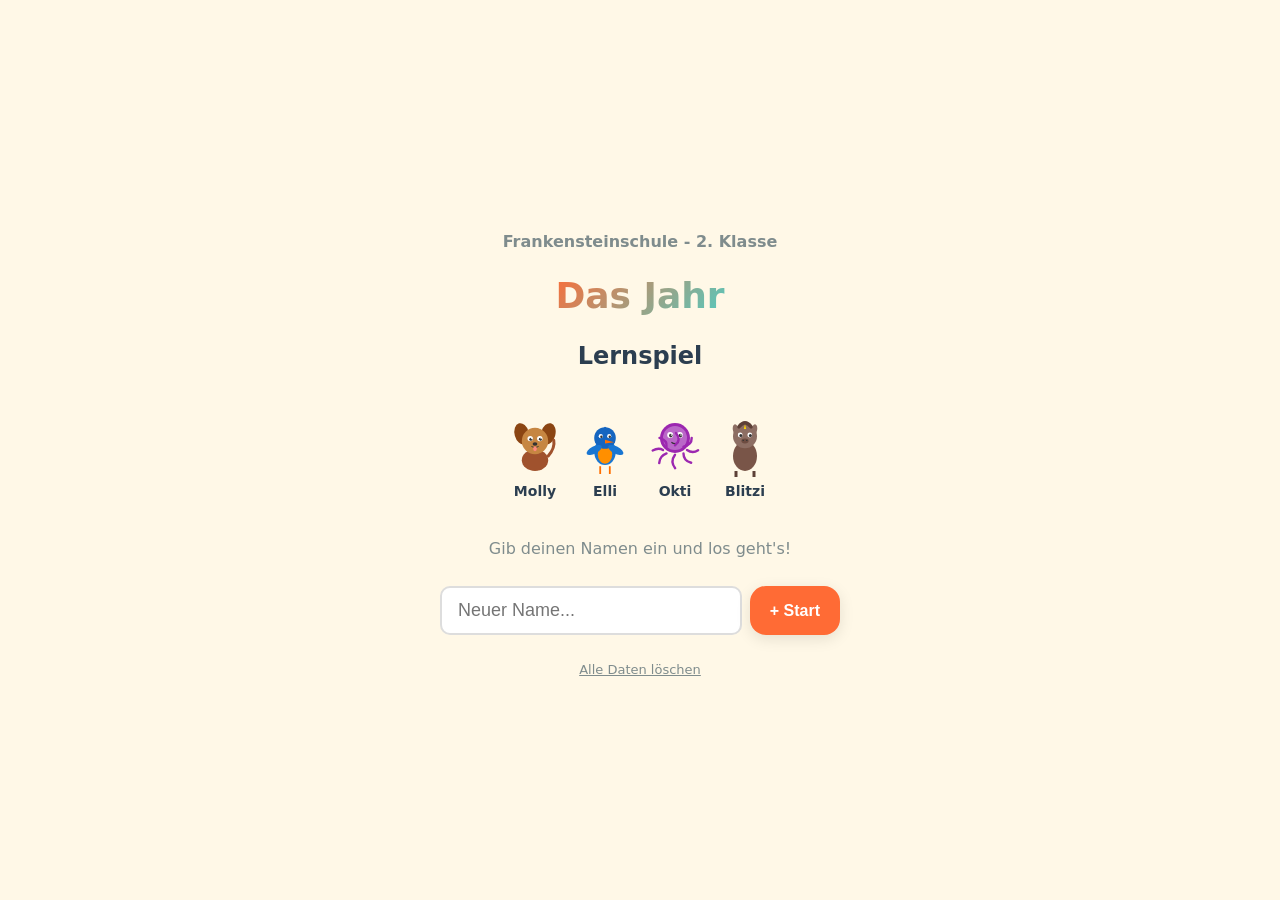
==== index.html @ db001b55 "Redundante Fragen ersetzt + Reihenfolge randomisiert" ====
<!DOCTYPE html>
<html lang="de">
<head>
<meta charset="UTF-8">
<meta name="viewport" content="width=device-width, initial-scale=1.0, user-scalable=no">
<title>Lernspiel - Das Jahr | Frankensteinschule</title>
<style>
:root {
  --primary: #FF6B35;
  --secondary: #4ECDC4;
  --success: #2ECC71;
  --error: #E74C3C;
  --warning: #F39C12;
  --bg: #FFF8E7;
  --text: #2C3E50;
  --text-light: #7F8C8D;
  --card: #FFFFFF;
  --shadow: 0 4px 15px rgba(0,0,0,0.1);
  --shadow-lg: 0 8px 30px rgba(0,0,0,0.15);
  --radius: 16px;
  --radius-sm: 10px;
  --w1: #66BB6A; --w1-light: #E8F5E9;
  --w2: #42A5F5; --w2-light: #E3F2FD;
  --w3: #FFA726; --w3-light: #FFF3E0;
  --w4: #AB47BC; --w4-light: #F3E5F5;
  --w5: #26A69A; --w5-light: #E0F2F1;
  --w6: #283593; --w6-light: #E8EAF6;
}
* { margin:0; padding:0; box-sizing:border-box; }
body {
  font-family: 'Segoe UI', system-ui, -apple-system, sans-serif;
  background: var(--bg); color: var(--text);
  min-height: 100vh; overflow-x: hidden; font-size: 18px; line-height: 1.5;
}
.screen { display:none; min-height:100vh; padding:20px; max-width:700px; margin:0 auto; }
.screen.active { display:flex; flex-direction:column; align-items:center; }
h1 { font-size:28px; text-align:center; margin-bottom:10px; }
h2 { font-size:24px; text-align:center; margin-bottom:8px; }
h3 { font-size:20px; }
.subtitle { color:var(--text-light); text-align:center; font-size:16px; margin-bottom:20px; }
.btn {
  display:inline-flex; align-items:center; justify-content:center; gap:8px;
  padding:14px 28px; border:none; border-radius:var(--radius);
  font-size:20px; font-weight:700; cursor:pointer;
  transition: all 0.2s; color:white; min-width:200px;
  box-shadow: var(--shadow); text-align:center;
  -webkit-tap-highlight-color: transparent; user-select:none;
}
.btn:active { transform:scale(0.95); }
.btn-primary { background:var(--primary); }
.btn-primary:hover { background:#E85A2A; }
.btn-success { background:var(--success); }
.btn-secondary { background:var(--secondary); }
.btn-small { padding:10px 20px; font-size:16px; min-width:auto; }
.btn-outline { background:transparent; color:var(--text); border:2px solid #ddd; box-shadow:none; }
.btn-outline:hover { border-color:var(--primary); color:var(--primary); }
.btn-disabled { opacity:0.4; pointer-events:none; }
.card { background:var(--card); border-radius:var(--radius); padding:24px; box-shadow:var(--shadow); width:100%; }
input[type="text"] {
  width:100%; padding:14px 18px; border:2px solid #ddd; border-radius:var(--radius-sm);
  font-size:20px; text-align:center; outline:none; transition:border 0.2s;
}
input[type="text"]:focus { border-color:var(--primary); }

/* Character SVG */
.character-container { display:flex; flex-direction:column; align-items:center; margin:10px 0; }
.character-svg { width:100px; height:100px; }
.character-svg.small { width:60px; height:60px; }
.character-svg.tiny { width:40px; height:40px; }
.character-name { font-weight:700; font-size:14px; margin-top:4px; text-align:center; }

/* Speech Bubble */
.speech-bubble {
  position:relative; background:var(--card); border-radius:var(--radius);
  padding:16px 20px; margin:10px 0; box-shadow:var(--shadow);
  font-size:18px; text-align:center; max-width:500px; width:100%;
  animation: bubbleIn 0.4s ease-out;
}
.speech-bubble::after {
  content:''; position:absolute; bottom:-10px; left:50%;
  transform:translateX(-50%); width:0; height:0;
  border-left:10px solid transparent; border-right:10px solid transparent;
  border-top:12px solid var(--card);
}
@keyframes bubbleIn {
  from { opacity:0; transform:scale(0.8) translateY(10px); }
  to { opacity:1; transform:scale(1) translateY(0); }
}

/* Profile Cards */
.profiles-grid { display:flex; flex-wrap:wrap; gap:10px; justify-content:center; width:100%; margin:15px 0; }
.profile-card {
  background:var(--card); border-radius:var(--radius); padding:16px 20px;
  box-shadow:var(--shadow); cursor:pointer; transition:all 0.2s;
  text-align:center; min-width:130px; position:relative; flex:0 0 auto;
  -webkit-tap-highlight-color:transparent;
}
.profile-card:active { transform:scale(0.95); }
.profile-card:hover { box-shadow:var(--shadow-lg); }
.profile-card .profile-name { font-size:18px; font-weight:700; margin-bottom:4px; }
.profile-card .profile-stars { font-size:16px; color:var(--warning); }
.profile-card .profile-progress { font-size:12px; color:var(--text-light); margin-top:4px; }
.profile-card .profile-delete {
  position:absolute; top:4px; right:8px; font-size:16px; color:#ccc;
  cursor:pointer; padding:4px; line-height:1; z-index:2;
}
.profile-card .profile-delete:hover { color:var(--error); }
.profile-card .profile-bar {
  width:100%; height:4px; background:#eee; border-radius:2px; margin-top:6px; overflow:hidden;
}
.profile-card .profile-bar-fill { height:100%; background:var(--success); border-radius:2px; }
.new-profile-row {
  display:flex; gap:8px; width:100%; max-width:400px; margin-top:10px;
}
.new-profile-row input { flex:1; text-align:left; font-size:18px; padding:12px 16px; }
.new-profile-row .btn { min-width:auto; padding:12px 20px; }

/* Start Screen */
#start-screen { justify-content:center; gap:15px; text-align:center; padding-top:30px; }
.welcome-characters { display:flex; gap:10px; justify-content:center; flex-wrap:wrap; margin:10px 0; }
.title-big {
  font-size:36px; font-weight:900; background:linear-gradient(135deg,var(--primary),var(--secondary));
  -webkit-background-clip:text; -webkit-text-fill-color:transparent; background-clip:text;
}
.school-name { font-size:16px; color:var(--text-light); font-weight:600; }

/* Map Screen */
#map-screen { padding-top:10px; }
.map-header { display:flex; justify-content:space-between; align-items:center; width:100%; margin-bottom:15px; flex-wrap:wrap; gap:8px; }
.player-info { display:flex; align-items:center; gap:8px; font-weight:700; }
.total-stars { display:flex; align-items:center; gap:4px; font-size:20px; color:var(--warning); }
.world-grid { display:grid; grid-template-columns:1fr 1fr; gap:12px; width:100%; margin-bottom:15px; }
.world-card {
  background:var(--card); border-radius:var(--radius); padding:16px;
  box-shadow:var(--shadow); cursor:pointer; transition:all 0.3s;
  text-align:center; position:relative; overflow:hidden;
  -webkit-tap-highlight-color:transparent;
  display:flex; flex-direction:column; align-items:center;
}
.world-card .world-bottom { margin-top:auto; width:100%; }
.world-card:active { transform:scale(0.97); }
.world-card.locked { opacity:0.5; pointer-events:none; filter:grayscale(0.5); }
.world-card.completed { border:3px solid var(--success); }
.world-card.mastered { border:3px solid #FFD700; background:linear-gradient(135deg,#FFFDE7,#FFF8E1); }
.world-card .world-num {
  position:absolute; top:8px; left:8px; width:28px; height:28px;
  border-radius:50%; display:flex; align-items:center; justify-content:center;
  color:white; font-weight:900; font-size:14px;
}
.world-card .world-title { font-size:14px; font-weight:700; margin-top:4px; }
.world-card .world-subtitle { font-size:12px; color:var(--text-light); }
.world-card .world-stars { margin-top:6px; font-size:16px; }
.world-card .lock-icon {
  position:absolute; top:50%; left:50%; transform:translate(-50%,-50%); font-size:30px; opacity:0.6;
}
.world-progress { width:100%; height:6px; background:#eee; border-radius:3px; margin-top:8px; overflow:hidden; }
.world-progress-fill { height:100%; border-radius:3px; transition:width 0.5s; }

/* Question Screen */
#question-screen { padding-top:15px; }
.q-header { display:flex; justify-content:space-between; align-items:center; width:100%; margin-bottom:10px; flex-wrap:wrap; gap:8px; }
.q-world-badge { padding:5px 12px; border-radius:20px; color:white; font-size:13px; font-weight:700; }
.q-progress-text { font-size:14px; color:var(--text-light); font-weight:600; }
.q-progress-bar { width:100%; height:10px; background:#eee; border-radius:5px; margin-bottom:15px; overflow:hidden; }
.q-progress-fill { height:100%; border-radius:5px; transition:width 0.4s; }
.q-character-row { display:flex; align-items:flex-start; gap:12px; margin-bottom:12px; width:100%; }
.q-bubble {
  flex:1; background:var(--card); border-radius:var(--radius); padding:16px;
  box-shadow:var(--shadow); font-size:18px; font-weight:600;
  position:relative; min-height:60px; display:flex; align-items:center;
}
.q-bubble::before {
  content:''; position:absolute; left:-8px; top:20px;
  border-top:8px solid transparent; border-bottom:8px solid transparent;
  border-right:10px solid var(--card);
}
.q-options { display:flex; flex-direction:column; gap:8px; width:100%; margin:8px 0; }
.q-option {
  padding:14px 18px; background:var(--card); border:2px solid #e0e0e0;
  border-radius:var(--radius-sm); cursor:pointer; font-size:18px;
  transition:all 0.2s; text-align:left; font-weight:500;
  -webkit-tap-highlight-color:transparent; user-select:none;
}
.q-option:active { transform:scale(0.98); }
.q-option.correct { border-color:var(--success); background:#E8F8F0; color:var(--success); animation:correctPop 0.4s; }
.q-option.wrong { border-color:var(--error); background:#FDEDEC; color:var(--error); animation:shake 0.4s; }
@keyframes correctPop { 50% { transform:scale(1.03); } }
@keyframes shake { 25% { transform:translateX(-5px); } 75% { transform:translateX(5px); } }

/* Sort Question */
.sort-slots {
  display:flex; flex-wrap:wrap; gap:6px; min-height:46px;
  padding:10px; background:#f5f5f5; border-radius:var(--radius-sm);
  margin-bottom:10px; width:100%; border:2px dashed #ddd;
}
.sort-slot { padding:8px 14px; background:white; border-radius:8px; font-size:16px; font-weight:600; border:2px solid #ddd; cursor:pointer; transition:all 0.2s; }
.sort-slot:hover { border-color:var(--error); }
.sort-items { display:flex; flex-wrap:wrap; gap:6px; width:100%; }
.sort-item { padding:8px 14px; border-radius:8px; font-size:16px; font-weight:600; cursor:pointer; color:white; transition:all 0.2s; -webkit-tap-highlight-color:transparent; user-select:none; }
.sort-item:active { transform:scale(0.95); }
.sort-item.used { opacity:0.3; pointer-events:none; }

/* Fill Question */
.fill-container { width:100%; text-align:center; margin:10px 0; }
.fill-sentence { font-size:20px; font-weight:600; margin-bottom:12px; line-height:1.6; }
.fill-blank { display:inline-block; border-bottom:3px solid var(--primary); min-width:100px; padding:2px 8px; margin:0 4px; }
.fill-input { width:200px; padding:10px; border:2px solid #ddd; border-radius:8px; font-size:20px; text-align:center; font-weight:600; }
.fill-input:focus { border-color:var(--primary); outline:none; }

/* True/False */
.tf-options { display:flex; gap:10px; width:100%; }
.tf-option {
  flex:1; padding:16px; border:2px solid #e0e0e0; border-radius:var(--radius-sm);
  text-align:center; font-size:20px; font-weight:700; cursor:pointer;
  transition:all 0.2s; background:var(--card);
  -webkit-tap-highlight-color:transparent; user-select:none;
}
.tf-option:active { transform:scale(0.95); }

/* Scramble */
.scramble-display { display:flex; gap:4px; justify-content:center; flex-wrap:wrap; min-height:50px; padding:10px; margin-bottom:10px; }
.scramble-placed { width:36px; height:42px; display:flex; align-items:center; justify-content:center; background:var(--primary); color:white; border-radius:8px; font-size:20px; font-weight:700; cursor:pointer; animation:correctPop 0.3s; }
.scramble-empty { width:36px; height:42px; border:2px dashed #ccc; border-radius:8px; }
.scramble-tiles { display:flex; gap:6px; justify-content:center; flex-wrap:wrap; }
.scramble-tile {
  width:42px; height:48px; display:flex; align-items:center; justify-content:center;
  background:var(--card); border:2px solid #ddd; border-radius:8px;
  font-size:22px; font-weight:700; cursor:pointer; transition:all 0.2s;
  box-shadow:0 2px 5px rgba(0,0,0,0.1);
  -webkit-tap-highlight-color:transparent; user-select:none;
}
.scramble-tile:active { transform:scale(0.9); }
.scramble-tile.used { opacity:0.2; pointer-events:none; }

/* Learn Card */
.learn-card {
  background:linear-gradient(135deg, #E3F2FD, #FFF3E0); border-radius:var(--radius);
  padding:24px; width:100%; box-shadow:var(--shadow); margin:10px 0;
}
.learn-card h3 { margin-bottom:12px; color:var(--text); }
.learn-card .learn-content { font-size:17px; line-height:1.7; }
.learn-card .learn-content strong { color:var(--primary); }
.learn-card .learn-list { list-style:none; padding:0; }
.learn-card .learn-list li { padding:4px 0; padding-left:20px; position:relative; }
.learn-card .learn-list li::before { content:''; position:absolute; left:0; top:12px; width:8px; height:8px; border-radius:50%; }
.diff-badge {
  display:inline-block; padding:2px 8px; border-radius:10px; font-size:11px; font-weight:700;
  margin-left:8px; color:white; vertical-align:middle;
}
.diff-1 { background:var(--success); }
.diff-2 { background:var(--warning); }
.diff-3 { background:var(--error); }
.diff-bonus { background:linear-gradient(135deg,#9B59B6,#3498DB); }

/* Feedback */
.feedback-overlay { display:none; position:fixed; top:0; left:0; width:100%; height:100%; background:rgba(0,0,0,0.3); z-index:100; justify-content:center; align-items:center; padding:20px; }
.feedback-overlay.active { display:flex; }
.feedback-card { background:white; border-radius:var(--radius); padding:30px; text-align:center; max-width:400px; width:100%; box-shadow:var(--shadow-lg); animation:bubbleIn 0.3s; }
.feedback-stars { font-size:36px; margin:10px 0; }
.feedback-text { font-size:18px; margin:10px 0; }

/* World Complete */
.complete-stars-big { font-size:48px; margin:15px 0; }
.star-summary { display:flex; justify-content:center; gap:20px; margin:15px 0; }
.star-stat { text-align:center; }
.star-stat-num { font-size:32px; font-weight:900; }
.star-stat-label { font-size:13px; color:var(--text-light); }

/* Achievements */
.achievements-grid { display:grid; grid-template-columns:1fr 1fr; gap:10px; width:100%; }
.achievement-card { background:var(--card); border-radius:var(--radius-sm); padding:14px; text-align:center; box-shadow:0 2px 8px rgba(0,0,0,0.06); transition:all 0.3s; }
.achievement-card.unlocked { border:2px solid var(--warning); background:linear-gradient(135deg,#FFF8E1,#FFF3E0); }
.achievement-card.locked { opacity:0.5; filter:grayscale(0.5); }
.achievement-icon { font-size:36px; margin-bottom:6px; }
.achievement-name { font-size:13px; font-weight:700; }
.achievement-desc { font-size:11px; color:var(--text-light); margin-top:2px; }

.bottom-nav { display:flex; gap:8px; width:100%; margin-top:auto; padding-top:15px; justify-content:center; flex-wrap:wrap; }

#confetti-canvas { position:fixed; top:0; left:0; width:100%; height:100%; pointer-events:none; z-index:200; }

.achievement-popup {
  position:fixed; top:20px; left:50%; transform:translateX(-50%);
  background:linear-gradient(135deg,#FFD700,#FFA500);
  color:white; padding:14px 24px; border-radius:var(--radius);
  font-weight:700; font-size:16px; z-index:300;
  box-shadow:var(--shadow-lg); animation:slideDown 0.5s, slideUp 0.5s 2.5s forwards;
  text-align:center; max-width:90%;
}
@keyframes slideDown { from { transform:translateX(-50%) translateY(-100px); opacity:0; } to { transform:translateX(-50%) translateY(0); opacity:1; } }
@keyframes slideUp { from { transform:translateX(-50%) translateY(0); opacity:1; } to { transform:translateX(-50%) translateY(-100px); opacity:0; } }

.hint-btn { background:var(--warning); color:white; border:none; padding:8px 16px; border-radius:20px; font-size:14px; font-weight:600; cursor:pointer; margin-top:8px; }
.hint-text { background:#FEF9E7; border:2px solid var(--warning); border-radius:var(--radius-sm); padding:12px; margin-top:8px; font-size:15px; color:#7D6608; animation:bubbleIn 0.3s; }

.bounce { animation: bounce 1s infinite; }
@keyframes bounce { 0%,100% { transform:translateY(0); } 50% { transform:translateY(-8px); } }
.pulse { animation: pulse 1.5s infinite; }
@keyframes pulse { 0%,100% { transform:scale(1); } 50% { transform:scale(1.05); } }
.float { animation: float 3s ease-in-out infinite; }
@keyframes float { 0%,100% { transform:translateY(0); } 50% { transform:translateY(-10px); } }

.reset-link { color:var(--text-light); font-size:13px; cursor:pointer; text-decoration:underline; margin-top:10px; }
.reset-link:hover { color:var(--error); }

@media (max-width:480px) {
  body { font-size:16px; }
  .screen { padding:12px; }
  h1 { font-size:24px; }
  .title-big { font-size:28px; }
  .btn { padding:12px 20px; font-size:18px; min-width:160px; }
  .q-option { padding:12px 14px; font-size:16px; }
  .character-svg { width:70px; height:70px; }
}
</style>
</head>
<body>
<canvas id="confetti-canvas"></canvas>

<!-- START SCREEN -->
<div id="start-screen" class="screen active">
  <div class="school-name">Frankensteinschule - 2. Klasse</div>
  <div class="title-big">Das Jahr</div>
  <h2>Lernspiel</h2>
  <div class="welcome-characters" id="welcome-chars"></div>
  <div id="profiles-container"></div>
  <div class="new-profile-row">
    <input type="text" id="new-player-name" placeholder="Neuer Name..." maxlength="20" autocomplete="off">
    <button class="btn btn-primary btn-small" onclick="createNewProfile()">+ Start</button>
  </div>
  <div class="reset-link" onclick="resetAllProfiles()">Alle Daten löschen</div>
</div>

<!-- MAP SCREEN -->
<div id="map-screen" class="screen">
  <div class="map-header">
    <div class="player-info"><span id="map-player-name"></span></div>
    <div class="total-stars" id="map-total-stars"></div>
  </div>
  <h2 style="margin-bottom:4px">Weltkarte</h2>
  <p class="subtitle" style="margin-bottom:12px">Wähle eine Welt!</p>
  <div class="world-grid" id="world-grid"></div>
  <div class="bottom-nav">
    <button class="btn btn-small btn-outline" onclick="showAchievements()">Abzeichen</button>
    <button class="btn btn-small btn-outline" onclick="goToStart()">Spieler wechseln</button>
  </div>
</div>

<!-- QUESTION SCREEN -->
<div id="question-screen" class="screen">
  <div class="q-header">
    <div class="q-world-badge" id="q-world-badge"></div>
    <div class="q-progress-text" id="q-progress-text"></div>
  </div>
  <div class="q-progress-bar"><div class="q-progress-fill" id="q-progress-fill"></div></div>
  <div id="q-content"></div>
  <div class="bottom-nav">
    <button class="btn btn-small btn-outline" onclick="backToMap()">Zur Karte</button>
  </div>
</div>

<!-- FEEDBACK OVERLAY -->
<div class="feedback-overlay" id="feedback-overlay">
  <div class="feedback-card" id="feedback-card"></div>
</div>

<!-- WORLD COMPLETE SCREEN -->
<div id="world-complete-screen" class="screen">
  <div id="world-complete-content"></div>
</div>

<!-- ACHIEVEMENTS SCREEN -->
<div id="achievements-screen" class="screen">
  <h2>Deine Abzeichen</h2>
  <p class="subtitle" id="ach-subtitle"></p>
  <div class="achievements-grid" id="achievements-grid"></div>
  <div class="bottom-nav">
    <button class="btn btn-small btn-primary" onclick="showScreen('map-screen'); renderMap();">Zurück zur Karte</button>
  </div>
</div>

<script>
// ============================================================
// CONFIG
// ============================================================
const PROFILES_KEY = 'frankensteinschule_profiles_v3';
const OLD_KEY = 'frankensteinschule_lernspiel_v2';

const WORLDS = [
  {id:1,name:"Mollys Wochentage-Wiese",char:'molly',color:'var(--w1)',colorHex:'#66BB6A',icon:'🌿'},
  {id:2,name:"Ellis Monate-Fluss",char:'elli',color:'var(--w2)',colorHex:'#42A5F5',icon:'🏞️'},
  {id:3,name:"Oktis Jahreszeiten-Ozean",char:'okti',color:'var(--w3)',colorHex:'#FFA726',icon:'🌊'},
  {id:4,name:"Blitzis Kalender-Koppel",char:'blitzi',color:'var(--w4)',colorHex:'#AB47BC',icon:'📅'},
  {id:5,name:"Datum-Dschungel",char:'all',color:'var(--w5)',colorHex:'#26A69A',icon:'🌴'},
  {id:6,name:"Weltraum-Abenteuer",char:'all',color:'var(--w6)',colorHex:'#283593',icon:'🚀'},
];

const CHARACTERS = {
  molly:{name:'Molly',type:'Hund',color:'#8B4513',
    correct:["Wuff! Super gemacht!","Toll, du bist ein Schlaukopf!","Wau, das war richtig!","Pfote hoch, das sitzt!"],
    wrong:["Hmm, versuch's nochmal!","Fast! Denk nochmal nach!","Das schaffen wir zusammen!","Schnüffel nochmal genau hin!"]},
  elli:{name:'Elli',type:'Eisvogel',color:'#1565C0',
    correct:["Piep piep, richtig!","Du bist so schnell wie ich!","Genau richtig, toll!","Volltreffer!"],
    wrong:["Nicht ganz, probier's nochmal!","Flieg nochmal drüber nach!","Gleich hast du es!","Schau nochmal genau hin!"]},
  okti:{name:'Okti',type:'Oktopus',color:'#7B1FA2',
    correct:["Blubb! Alle 8 Arme klatschen!","Fantastisch!","Du bist ein Genie!","Blubb blubb, perfekt!"],
    wrong:["Blubb, das war leider falsch!","Meine Tentakel helfen dir!","Nochmal versuchen!","Nicht aufgeben, du schaffst das!"]},
  blitzi:{name:'Blitzi',type:'Pferd',color:'#4E342E',
    correct:["Hopp hopp, richtig!","Im Galopp zur richtigen Antwort!","Wiiiehehe, super!","Blitzschnell richtig!"],
    wrong:["Halt! Nochmal nachdenken!","Langsam traben, das schaffen wir!","Nicht aufgeben!","Gleich galoppierst du zum Ziel!"]},
};

function charSVG(name, size='') {
  const cls = size ? `character-svg ${size}` : 'character-svg';
  if(name==='molly') return `<svg class="${cls}" viewBox="0 0 100 100"><ellipse cx="50" cy="72" rx="22" ry="18" fill="#A0522D"/><ellipse cx="28" cy="28" rx="12" ry="18" fill="#8B4513" transform="rotate(-15 28 28)"/><ellipse cx="72" cy="28" rx="12" ry="18" fill="#8B4513" transform="rotate(15 72 28)"/><circle cx="50" cy="40" r="22" fill="#C68642"/><circle cx="42" cy="36" r="4.5" fill="white"/><circle cx="58" cy="36" r="4.5" fill="white"/><circle cx="43" cy="37" r="2.5" fill="#333"/><circle cx="59" cy="37" r="2.5" fill="#333"/><circle cx="44" cy="36" r="1" fill="white"/><circle cx="60" cy="36" r="1" fill="white"/><ellipse cx="50" cy="45" rx="4" ry="3" fill="#333"/><path d="M44 49 Q50 54 56 49" stroke="#333" fill="none" stroke-width="1.5"/><ellipse cx="50" cy="53" rx="3" ry="4" fill="#FF8A80"/><path d="M72 65 Q82 50 78 38" stroke="#A0522D" fill="none" stroke-width="5" stroke-linecap="round"><animateTransform attributeName="transform" type="rotate" values="0 72 65;15 72 65;0 72 65;-5 72 65;0 72 65" dur="1s" repeatCount="indefinite"/></path></svg>`;
  if(name==='elli') return `<svg class="${cls}" viewBox="0 0 100 100"><ellipse cx="50" cy="58" rx="18" ry="22" fill="#1976D2"/><ellipse cx="50" cy="62" rx="12" ry="16" fill="#FF8F00"/><circle cx="50" cy="35" r="18" fill="#1565C0"/><circle cx="43" cy="32" r="3.5" fill="white"/><circle cx="57" cy="32" r="3.5" fill="white"/><circle cx="44" cy="33" r="2" fill="#333"/><circle cx="58" cy="33" r="2" fill="#333"/><polygon points="50,38 65,42 50,44" fill="#FF6F00"/><path d="M50,28 Q55,22 50,18" stroke="#1565C0" fill="none" stroke-width="3" stroke-linecap="round"/><ellipse cx="32" cy="55" rx="14" ry="6" fill="#1976D2" transform="rotate(-20 32 55)"><animateTransform attributeName="transform" type="rotate" values="-20 32 55;-30 32 55;-20 32 55" dur="0.8s" repeatCount="indefinite"/></ellipse><ellipse cx="68" cy="55" rx="14" ry="6" fill="#1976D2" transform="rotate(20 68 55)"><animateTransform attributeName="transform" type="rotate" values="20 68 55;30 68 55;20 68 55" dur="0.8s" repeatCount="indefinite"/></ellipse><line x1="42" y1="82" x2="42" y2="95" stroke="#FF6F00" stroke-width="3"/><line x1="58" y1="82" x2="58" y2="95" stroke="#FF6F00" stroke-width="3"/></svg>`;
  if(name==='okti') return `<svg class="${cls}" viewBox="0 0 100 100"><circle cx="50" cy="35" r="25" fill="#9C27B0"/><circle cx="50" cy="35" r="20" fill="#BA68C8"/><circle cx="42" cy="30" r="5" fill="white"/><circle cx="58" cy="30" r="5" fill="white"/><circle cx="43" cy="31" r="3" fill="#333"/><circle cx="59" cy="31" r="3" fill="#333"/><circle cx="44" cy="30" r="1.2" fill="white"/><circle cx="60" cy="30" r="1.2" fill="white"/><path d="M44 42 Q50 47 56 42" stroke="#333" fill="none" stroke-width="2"/>${[0,1,2,3,4,5,6,7].map(i=>{const a=(i*45-90)*Math.PI/180;const sx=50+Math.cos(a)*20;const sy=55+Math.sin(a)*8;const ex=50+Math.cos(a)*38;const ey=55+Math.sin(a)*30;const mx=50+Math.cos(a+.3)*30;const my=55+Math.sin(a+.3)*20;return`<path d="M${sx} ${sy} Q${mx} ${my} ${ex} ${ey}" stroke="#9C27B0" fill="none" stroke-width="4" stroke-linecap="round"><animate attributeName="d" values="M${sx} ${sy} Q${mx} ${my} ${ex} ${ey};M${sx} ${sy} Q${mx+3} ${my+3} ${ex+2} ${ey+2};M${sx} ${sy} Q${mx} ${my} ${ex} ${ey}" dur="${.8+i*.1}s" repeatCount="indefinite"/></path>`;}).join('')}</svg>`;
  if(name==='blitzi') return `<svg class="${cls}" viewBox="0 0 100 100"><ellipse cx="50" cy="65" rx="20" ry="25" fill="#795548"/><circle cx="50" cy="32" r="20" fill="#8D6E63"/><ellipse cx="35" cy="22" rx="5" ry="10" fill="#8D6E63" transform="rotate(-15 35 22)"/><ellipse cx="65" cy="22" rx="5" ry="10" fill="#8D6E63" transform="rotate(15 65 22)"/><circle cx="42" cy="30" r="4" fill="white"/><circle cx="58" cy="30" r="4" fill="white"/><circle cx="43" cy="31" r="2.5" fill="#333"/><circle cx="59" cy="31" r="2.5" fill="#333"/><ellipse cx="50" cy="40" rx="6" ry="4" fill="#6D4C41"/><circle cx="47" cy="39" r="1.2" fill="#333"/><circle cx="53" cy="39" r="1.2" fill="#333"/><path d="M40 18 Q50 5 60 18" stroke="#5D4037" fill="none" stroke-width="6" stroke-linecap="round"><animate attributeName="d" values="M40 18 Q50 5 60 18;M40 16 Q50 3 60 16;M40 18 Q50 5 60 18" dur="2s" repeatCount="indefinite"/></path><polygon points="48,20 50,12 52,20" fill="#FFD600"/><line x1="35" y1="90" x2="35" y2="100" stroke="#5D4037" stroke-width="5"/><line x1="65" y1="90" x2="65" y2="100" stroke="#5D4037" stroke-width="5"/></svg>`;
  return '';
}

// ============================================================
// SELF-ASSESSMENT
// ============================================================
// ============================================================
// LERNKARTEN
// ============================================================
const LERNKARTEN = {
  1: {id:'learn_w1',w:1,type:'learn',title:'Die Wochentage',content:`
    <p>Eine Woche hat <strong>7 Tage</strong>. Sie heißen:</p>
    <ol style="font-size:18px;font-weight:600;margin:10px 0 10px 20px;line-height:2">
      <li><strong>Mo</strong>ntag</li><li><strong>Di</strong>enstag</li><li><strong>Mi</strong>ttwoch</li>
      <li><strong>Do</strong>nnerstag</li><li><strong>Fr</strong>eitag</li><li><strong>Sa</strong>mstag</li><li><strong>So</strong>nntag</li>
    </ol>
    <p><strong>Merkhilfe:</strong> <em>Mo, Di, Mi, Do, Fr, Sa, So</em></p>
    <p style="margin-top:8px"><strong>gestern</strong> = der Tag davor<br><strong>morgen</strong> = der nächste Tag<br><strong>vorgestern</strong> = 2 Tage zurück<br><strong>übermorgen</strong> = 2 Tage voraus</p>`},
  2: {id:'learn_w2',w:2,type:'learn',title:'Die 12 Monate',content:`
    <p>Ein Jahr hat <strong>12 Monate</strong>:</p>
    <div style="display:grid;grid-template-columns:1fr 1fr;gap:2px 20px;margin:10px 0;font-weight:600">
      <div>1. Januar</div><div>7. Juli</div><div>2. Februar</div><div>8. August</div>
      <div>3. März</div><div>9. September</div><div>4. April</div><div>10. Oktober</div>
      <div>5. Mai</div><div>11. November</div><div>6. Juni</div><div>12. Dezember</div>
    </div>
    <p><strong>Merkhilfe:</strong> <em>Ja-Fe-Mä-Ap-Mai-Ju-Ju-Au-Se-Ok-No-De</em></p>`},
  3: {id:'learn_w3',w:3,type:'learn',title:'Die 4 Jahreszeiten',content:`
    <p>Es gibt <strong>4 Jahreszeiten</strong>:</p>
    <div style="margin:10px 0;line-height:2">
      <div>🌸 <strong>Frühling:</strong> März, April, Mai (Ostern!)</div>
      <div>☀️ <strong>Sommer:</strong> Juni, Juli, August</div>
      <div>🍂 <strong>Herbst:</strong> September, Oktober, November</div>
      <div>❄️ <strong>Winter:</strong> Dezember, Januar, Februar (Weihnachten!)</div>
    </div>`},
  4: {id:'learn_w4',w:4,type:'learn',title:'Tage im Monat - Der Knöchel-Trick',content:`
    <p>Mache eine <strong>Faust</strong> und schau auf deine Knöchel:</p>
    <div style="font-family:monospace;font-size:14px;margin:10px 0;text-align:center;line-height:1.3">
      <div>Jan Mär Mai Jul Aug Okt Dez</div>
      <div> ∧  ∧  ∧  ∧  ∧  ∧  ∧ </div>
      <div>╱ ╲╱ ╲╱ ╲╱ ╲╱ ╲╱ ╲╱ ╲</div>
      <div>Feb Apr Jun Sep Nov</div>
    </div>
    <p><strong>Knöchel</strong> (oben) = <strong>31 Tage</strong></p>
    <p><strong>Mulde</strong> (unten) = <strong>30 Tage</strong> (Februar nur 28!)</p>
    <p style="margin-top:6px">Ein Jahr hat <strong>365 Tage</strong>, <strong>52 Wochen</strong> und <strong>12 Monate</strong>.</p>`},
  5: {id:'learn_w5',w:5,type:'learn',title:'Ein Datum schreiben',content:`
    <p>Ein Datum schreibt man so:</p>
    <div style="font-size:24px;font-weight:700;text-align:center;margin:12px 0;color:var(--primary)">Tag . Monat . Jahr</div>
    <p>Beispiel: <strong>24.12.2026</strong> = 24. Dezember 2026 (Heiligabend!)</p>
    <p style="margin-top:8px"><strong>Wichtige Daten:</strong></p>
    <div style="margin:6px 0">1.1. = Neujahr | 31.12. = Silvester | 6.12. = Nikolaus</div>`},
  6: {id:'learn_w6',w:6,type:'learn',title:'Erde, Mond und Sonne',content:`
    <p>🌍 Die <strong>Erde dreht sich um sich selbst</strong> → das dauert <strong>1 Tag</strong> (24 Stunden). Deshalb gibt es Tag und Nacht!</p>
    <p style="margin-top:8px">🌍→☀️ Die <strong>Erde fliegt um die Sonne</strong> → das dauert <strong>1 Jahr</strong> (365 Tage).</p>
    <p style="margin-top:8px">🌙→🌍 Der <strong>Mond fliegt um die Erde</strong> → das dauert ungefähr <strong>29 Tage</strong> (1 Monat). Deshalb heißt es "Monat" - vom Wort "Mond"!</p>`},
};

// ============================================================
// QUESTIONS with difficulty (diff: 1=easy, 2=medium, 3=hard)
// ============================================================
const QUESTIONS = [
  // === WORLD 1: Wochentage ===
  {id:'w1_01',w:1,type:'mc',diff:1,q:'Wie viele Tage hat eine Woche?',opts:['5','6','7','8'],ans:'7',sa:[6]},
  {id:'w1_04',w:1,type:'mc',diff:1,q:'Mit welchem Tag beginnt die Woche?',opts:['Sonntag','Montag','Dienstag','Samstag'],ans:'Montag',sa:[6]},
  {id:'w1_05',w:1,type:'mc',diff:1,q:'Welcher ist der letzte Tag der Woche?',opts:['Freitag','Samstag','Sonntag','Montag'],ans:'Sonntag',sa:[6]},
  {id:'w1_16',w:1,type:'tf',diff:1,q:'Samstag kommt vor Sonntag.',ans:true,sa:[6]},
  {id:'w1_02',w:1,type:'mc',diff:2,q:'Welcher Tag kommt nach Montag?',opts:['Mittwoch','Dienstag','Sonntag','Freitag'],ans:'Dienstag',sa:[6]},
  {id:'w1_03',w:1,type:'mc',diff:2,q:'Welcher Tag kommt vor Freitag?',opts:['Samstag','Donnerstag','Mittwoch','Sonntag'],ans:'Donnerstag',sa:[6]},
  {id:'w1_06',w:1,type:'mc',diff:2,q:'Welcher Tag kommt nach Sonntag?',opts:['Montag','Samstag','Dienstag','Mittwoch'],ans:'Montag',sa:[6]},
  {id:'w1_17',w:1,type:'tf',diff:2,q:'Nach dem Mittwoch kommt der Freitag.',ans:false,sa:[6]},
  {id:'w1_20',w:1,type:'mc',diff:2,q:'Welche Tage sind das Wochenende?',opts:['Montag und Dienstag','Freitag und Samstag','Samstag und Sonntag','Sonntag und Montag'],ans:'Samstag und Sonntag',sa:[6]},
  {id:'w1_08',w:1,type:'mc',diff:2,q:'Wenn heute Mittwoch ist, welcher Tag war gestern?',opts:['Montag','Dienstag','Donnerstag','Freitag'],ans:'Dienstag',sa:[7]},
  {id:'w1_09',w:1,type:'mc',diff:2,q:'Wenn heute Donnerstag ist, welcher Tag ist morgen?',opts:['Mittwoch','Freitag','Samstag','Sonntag'],ans:'Freitag',sa:[7]},
  {id:'w1_07',w:1,type:'sort',diff:3,q:'Bringe die Wochentage in die richtige Reihenfolge!',items:['Montag','Dienstag','Mittwoch','Donnerstag','Freitag','Samstag','Sonntag'],sa:[6]},
  {id:'w1_10',w:1,type:'mc',diff:3,q:'Wenn heute Montag ist, welcher Tag ist übermorgen?',opts:['Dienstag','Mittwoch','Donnerstag','Sonntag'],ans:'Mittwoch',sa:[7]},
  {id:'w1_11',w:1,type:'mc',diff:3,q:'Wenn heute Freitag ist, welcher Tag war vorgestern?',opts:['Montag','Dienstag','Mittwoch','Donnerstag'],ans:'Mittwoch',sa:[7]},
  {id:'w1_12',w:1,type:'scramble',diff:3,q:'Welcher Wochentag versteckt sich hier?',word:'MONTAG',sa:[6]},
  {id:'w1_13',w:1,type:'scramble',diff:3,q:'Welcher Wochentag versteckt sich hier?',word:'FREITAG',sa:[6]},
  {id:'w1_18',w:1,type:'mc',diff:3,q:'Wenn heute Dienstag ist, welcher Tag ist in 3 Tagen?',opts:['Donnerstag','Freitag','Samstag','Sonntag'],ans:'Freitag',sa:[7],hint:'Zähle 3 Tage weiter: Mittwoch, Donnerstag, Freitag!'},

  // === WORLD 2: Monate ===
  {id:'w2_01',w:2,type:'mc',diff:1,q:'Wie heißt der erste Monat des Jahres?',opts:['März','Februar','Januar','April'],ans:'Januar',sa:[1]},
  {id:'w2_03',w:2,type:'mc',diff:1,q:'Wie heißt der letzte Monat des Jahres?',opts:['November','Oktober','Dezember','September'],ans:'Dezember',sa:[1]},
  {id:'w2_05',w:2,type:'mc',diff:1,q:'Der wievielte Monat ist der Juli?',opts:['6.','7.','8.','5.'],ans:'7.',sa:[1]},
  {id:'w2_06',w:2,type:'mc',diff:1,q:'Welcher Monatsname hat nur 3 Buchstaben?',opts:['Juni','Juli','Mai','Alle drei'],ans:'Mai',sa:[1]},
  {id:'w2_02',w:2,type:'mc',diff:2,q:'Welcher Monat kommt nach März?',opts:['Februar','Mai','April','Juni'],ans:'April',sa:[1]},
  {id:'w2_04',w:2,type:'mc',diff:2,q:'Welcher Monat kommt vor Juni?',opts:['Juli','April','Mai','März'],ans:'Mai',sa:[1]},
  {id:'w2_07',w:2,type:'mc',diff:2,q:'Welcher Monat kommt nach September?',opts:['August','November','Oktober','Dezember'],ans:'Oktober',sa:[1]},
  {id:'w2_10',w:2,type:'mc',diff:2,q:'Welcher Monat liegt zwischen Januar und März?',opts:['April','Februar','Mai','Dezember'],ans:'Februar',sa:[1]},
  {id:'w2_17',w:2,type:'tf',diff:2,q:'Nach dem Juni kommt der August.',ans:false,sa:[1]},
  {id:'w2_18',w:2,type:'mc',diff:2,q:'Wie heißt der 11. Monat?',opts:['Oktober','November','Dezember','September'],ans:'November',sa:[1]},
  {id:'w2_20',w:2,type:'mc',diff:2,q:'In welchem Monat fängt die Schule nach den Sommerferien wieder an?',opts:['Juli','August','September','Oktober'],ans:'September',sa:[1]},
  {id:'w2_08',w:2,type:'sort',diff:3,q:'Bringe diese Monate in die richtige Reihenfolge!',items:['Januar','Februar','März','April','Mai','Juni'],sa:[1]},
  {id:'w2_09',w:2,type:'sort',diff:3,q:'Bringe diese Monate in die richtige Reihenfolge!',items:['Juli','August','September','Oktober','November','Dezember'],sa:[1]},
  {id:'w2_11',w:2,type:'mc',diff:3,q:'2 Monate nach Februar ist...',opts:['März','April','Mai','Juni'],ans:'April',sa:[1],hint:'Zähle 2 Monate weiter: März, April!'},
  {id:'w2_12',w:2,type:'mc',diff:3,q:'3 Monate vor Dezember ist...',opts:['August','September','Oktober','November'],ans:'September',sa:[1]},
  {id:'w2_13',w:2,type:'scramble',diff:3,q:'Welcher Monat versteckt sich hier?',word:'APRIL',sa:[1]},
  {id:'w2_14',w:2,type:'scramble',diff:3,q:'Welcher Monat versteckt sich hier?',word:'AUGUST',sa:[1]},

  // === WORLD 3: Jahreszeiten ===
  {id:'w3_01',w:3,type:'mc',diff:1,q:'Wie viele Jahreszeiten gibt es?',opts:['2','3','4','5'],ans:'4',sa:[3]},
  {id:'w3_03',w:3,type:'mc',diff:1,q:'In welcher Jahreszeit feiern wir Weihnachten?',opts:['Herbst','Frühling','Sommer','Winter'],ans:'Winter',sa:[3]},
  {id:'w3_04',w:3,type:'mc',diff:1,q:'In welcher Jahreszeit feiern wir Ostern?',opts:['Winter','Sommer','Frühling','Herbst'],ans:'Frühling',sa:[3]},
  {id:'w3_11',w:3,type:'tf',diff:1,q:'Im Sommer ist es kalt und es schneit.',ans:false,sa:[3]},
  {id:'w3_12',w:3,type:'tf',diff:1,q:'Der Frühling beginnt im März.',ans:true,sa:[3]},
  {id:'w3_18',w:3,type:'mc',diff:1,q:'Wann gehen wir gerne ins Schwimmbad?',opts:['Im Winter','Im Herbst','Im Frühling','Im Sommer'],ans:'Im Sommer',sa:[3]},
  {id:'w3_02',w:3,type:'mc',diff:2,q:'Welche Monate gehören zum Frühling?',opts:['März, April, Mai','Juni, Juli, August','Januar, Februar, März','April, Mai, Juni'],ans:'März, April, Mai',sa:[3]},
  {id:'w3_05',w:3,type:'mc',diff:2,q:'Welche Monate gehören zum Sommer?',opts:['März, April, Mai','Juni, Juli, August','September, Oktober, November','Juli, August, September'],ans:'Juni, Juli, August',sa:[3]},
  {id:'w3_06',w:3,type:'mc',diff:2,q:'Wann fängt der Herbst an?',opts:['Im Juni','Im September','Im November','Im März'],ans:'Im September',sa:[3]},
  {id:'w3_07',w:3,type:'mc',diff:2,q:'Was passiert im Herbst mit den Blättern?',opts:['Sie werden größer','Sie fallen von den Bäumen','Sie werden blau','Nichts'],ans:'Sie fallen von den Bäumen',sa:[3]},
  {id:'w3_14',w:3,type:'mc',diff:2,q:'Welche Monate gehören zum Winter?',opts:['Dezember, Januar, Februar','November, Dezember, Januar','Januar, Februar, März','Oktober, November, Dezember'],ans:'Dezember, Januar, Februar',sa:[3]},
  {id:'w3_10',w:3,type:'mc',diff:3,q:'Wann ist Martinstag?',opts:['Im März','Im November','Im September','Im Mai'],ans:'Im November',sa:[3]},
  {id:'w3_13',w:3,type:'mc',diff:3,q:'In welcher Jahreszeit maskieren wir uns (Karneval)?',opts:['Sommer','Winter','Frühling','Herbst'],ans:'Winter',sa:[3],hint:'Karneval ist im Februar - das ist noch Winter!'},
  {id:'w3_15',w:3,type:'mc',diff:3,q:'Wann ist Muttertag?',opts:['Im März','Im Mai','Im Juli','Im Oktober'],ans:'Im Mai',sa:[3]},
  {id:'w3_16',w:3,type:'sort',diff:3,q:'Bringe die Jahreszeiten ab Jahresbeginn in die richtige Reihenfolge!',items:['Winter','Frühling','Sommer','Herbst'],sa:[3]},
  {id:'w3_17',w:3,type:'mc',diff:3,q:'Welche Monate gehören zum Herbst?',opts:['Juni, Juli, August','September, Oktober, November','Oktober, November, Dezember','August, September, Oktober'],ans:'September, Oktober, November',sa:[3]},
  {id:'w3_19',w:3,type:'tf',diff:2,q:'Im Herbst werden die Tage kürzer.',ans:true,sa:[3]},

  // === WORLD 4: Kalender ===
  {id:'w4_04',w:4,type:'mc',diff:1,q:'Wie viele Tage hat ein Jahr?',opts:['350','360','365','400'],ans:'365',sa:[4]},
  {id:'w4_05',w:4,type:'mc',diff:1,q:'Wie viele Monate hat ein Jahr?',opts:['10','11','12','13'],ans:'12',sa:[4]},
  {id:'w4_11',w:4,type:'tf',diff:1,q:'Der Juli hat 31 Tage.',ans:true,sa:[2]},
  {id:'w4_17',w:4,type:'tf',diff:1,q:'Jeder Monat hat genau 30 Tage.',ans:false,sa:[2]},
  {id:'w4_01',w:4,type:'mc',diff:2,q:'Wie viele Tage hat der Januar?',opts:['28','29','30','31'],ans:'31',sa:[2]},
  {id:'w4_02',w:4,type:'mc',diff:2,q:'Wie viele Tage hat der Februar (normales Jahr)?',opts:['28','29','30','31'],ans:'28',sa:[2]},
  {id:'w4_03',w:4,type:'mc',diff:2,q:'Wie viele Tage hat der April?',opts:['28','29','30','31'],ans:'30',sa:[2]},
  {id:'w4_06',w:4,type:'mc',diff:2,q:'Wie viele Wochen hat ein Jahr (ungefähr)?',opts:['48','50','52','54'],ans:'52',sa:[4]},
  {id:'w4_08',w:4,type:'mc',diff:2,q:'Wie viele Tage hat der Juni?',opts:['28','29','30','31'],ans:'30',sa:[2]},
  {id:'w4_09',w:4,type:'mc',diff:2,q:'Wie viele Tage hat der Oktober?',opts:['28','29','30','31'],ans:'31',sa:[2]},
  {id:'w4_07',w:4,type:'mc',diff:3,q:'Was ist ein Schaltjahr?',opts:['Ein Jahr mit 366 Tagen','Ein Jahr mit 360 Tagen','Ein Jahr ohne Februar','Ein kurzes Jahr'],ans:'Ein Jahr mit 366 Tagen',sa:[2],hint:'Im Schaltjahr hat der Februar 29 Tage statt 28!'},
  {id:'w4_10',w:4,type:'tf',diff:3,q:'Der März hat 30 Tage.',ans:false,sa:[2],hint:'Der März hat 31 Tage!'},
  {id:'w4_12',w:4,type:'sort',diff:3,q:'Ordne diese Monate nach Anzahl der Tage (wenigste zuerst)!',items:['Februar','April','Juli'],sa:[2]},
  {id:'w4_13',w:4,type:'tf',diff:3,q:'Der Juni und der September haben gleich viele Tage.',ans:true,sa:[2]},
  {id:'w4_14',w:4,type:'mc',diff:3,q:'Welche Monate haben 31 Tage?',opts:['Alle ungeraden Monate','Januar, März, Mai, Juli, August, Oktober, Dezember','Nur die ersten 6 Monate','Alle außer Februar'],ans:'Januar, März, Mai, Juli, August, Oktober, Dezember',sa:[2]},
  {id:'w4_16',w:4,type:'fill',diff:3,q:'Der Februar hat im Schaltjahr ___ Tage.',ans:'29',sa:[2]},
  {id:'w4_18',w:4,type:'mc',diff:3,q:'Der Knöchel-Trick: Auf dem Knöchel liegen Monate mit...',opts:['30 Tagen','31 Tagen','28 Tagen','29 Tagen'],ans:'31 Tagen',sa:[2],hint:'Die Mulden zwischen den Knöcheln sind die Monate mit 30 (oder weniger) Tagen!'},

  // === WORLD 5: Datum ===
  {id:'w5_01',w:5,type:'mc',diff:1,q:'Wie schreibt man ein Datum richtig?',opts:['Tag.Monat.Jahr','Jahr.Monat.Tag','Monat/Tag/Jahr','Tag-Jahr-Monat'],ans:'Tag.Monat.Jahr',sa:[5]},
  {id:'w5_03',w:5,type:'mc',diff:1,q:'Was ist am 1. Januar?',opts:['Silvester','Neujahr','Ostern','Weihnachten'],ans:'Neujahr',sa:[5]},
  {id:'w5_07',w:5,type:'mc',diff:1,q:'Was ist der letzte Tag im Jahr?',opts:['30. Dezember','31. Dezember','1. Januar','24. Dezember'],ans:'31. Dezember',sa:[5]},
  {id:'w5_02',w:5,type:'mc',diff:2,q:'Welches Datum ist richtig geschrieben?',opts:['5.3.2026','2026.3.5','März 5 2026','3/5/2026'],ans:'5.3.2026',sa:[5]},
  {id:'w5_06',w:5,type:'mc',diff:2,q:'Der 24.12. ist...',opts:['Nikolaus','Silvester','Heiligabend','Neujahr'],ans:'Heiligabend',sa:[5]},
  {id:'w5_08',w:5,type:'mc',diff:2,q:'Wie liest man das Datum 1.4.?',opts:['Erster April','Vierter Januar','Erster Vierter','April Erster'],ans:'Erster April',sa:[5]},
  {id:'w5_09',w:5,type:'mc',diff:2,q:'Welches Datum ist der Nikolaustag?',opts:['6. Januar','6. Dezember','24. Dezember','1. Dezember'],ans:'6. Dezember',sa:[5]},
  {id:'w5_14',w:5,type:'mc',diff:2,q:'Was bedeutet das Datum 3.10.?',opts:['3. Oktober','10. März','30. Oktober','3. Monat, 10. Tag'],ans:'3. Oktober',sa:[5]},
  {id:'w5_04',w:5,type:'mc',diff:3,q:'Wann ist Frühlingsanfang?',opts:['1. März','20. März','1. April','21. Juni'],ans:'20. März',sa:[5]},
  {id:'w5_05',w:5,type:'mc',diff:3,q:'Welches Datum kommt zuerst?',opts:['15.3.','3.5.','Beide gleichzeitig','Kommt drauf an'],ans:'15.3.',sa:[5],hint:'Vergleiche zuerst den Monat! 3. Monat (März) kommt vor dem 5. Monat (Mai).'},
  {id:'w5_10',w:5,type:'sort',diff:3,q:'Ordne diese Daten vom frühesten zum spätesten!',items:['1.1.','20.3.','15.6.','31.12.'],sa:[5]},
  {id:'w5_11',w:5,type:'sort',diff:3,q:'Ordne diese Daten vom frühesten zum spätesten!',items:['3.2.','14.2.','1.5.','24.12.'],sa:[5]},
  {id:'w5_13',w:5,type:'mc',diff:3,q:'Welches Datum hat der Rosenmontag 2026?',opts:['16.2.','23.2.','2.3.','9.3.'],ans:'16.2.',sa:[5],hint:'Rosenmontag ist immer im Februar!'},
  {id:'w5_15',w:5,type:'fill',diff:3,q:'Heiligabend ist am 24.___.',ans:'12',sa:[5],hint:'Weihnachten ist im Dezember - der 12. Monat!'},
  {id:'w5_16',w:5,type:'mc',diff:1,q:'Wenn heute der 28.2. ist, welches Datum ist morgen (kein Schaltjahr)?',opts:['29.2.','1.3.','28.3.','2.3.'],ans:'1.3.',sa:[5]},
  {id:'w5_17',w:5,type:'mc',diff:2,q:'Welcher Feiertag ist am 1. Mai?',opts:['Neujahr','Tag der Arbeit','Nikolaus','Rosenmontag'],ans:'Tag der Arbeit',sa:[5]},
  {id:'w5_18',w:5,type:'mc',diff:2,q:'Was bedeutet das Datum 14.2.?',opts:['2. Vierzehnter','14. Februar','14. Zweiter','Februar 14'],ans:'14. Februar',sa:[5]},

  // === WORLD 6: Weltraum ===
  {id:'w6_01',w:6,type:'mc',diff:1,q:'Wie lange braucht die Erde, um sich einmal um sich selbst zu drehen?',opts:['1 Stunde','12 Stunden','1 Tag (24 Stunden)','1 Woche'],ans:'1 Tag (24 Stunden)',sa:[8]},
  {id:'w6_07',w:6,type:'mc',diff:1,q:'Was passiert, wenn die Erde sich von der Sonne wegdreht?',opts:['Es wird Sommer','Es wird Nacht','Es regnet','Es wird windig'],ans:'Es wird Nacht',sa:[8]},
  {id:'w6_12',w:6,type:'mc',diff:1,q:'Was beleuchtet die Erde am Tag?',opts:['Der Mond','Die Sterne','Die Sonne','Die Wolken'],ans:'Die Sonne',sa:[8]},
  {id:'w6_02',w:6,type:'mc',diff:2,q:'Wie lange braucht die Erde, um einmal um die Sonne zu kreisen?',opts:['1 Monat','1 Woche','1 Tag','1 Jahr (365 Tage)'],ans:'1 Jahr (365 Tage)',sa:[8]},
  {id:'w6_04',w:6,type:'mc',diff:2,q:'Warum gibt es Tag und Nacht?',opts:['Weil die Sonne sich dreht','Weil die Erde sich um sich selbst dreht','Weil der Mond leuchtet','Weil es Wolken gibt'],ans:'Weil die Erde sich um sich selbst dreht',sa:[8]},
  {id:'w6_09',w:6,type:'mc',diff:2,q:'Was ist größer: die Sonne oder die Erde?',opts:['Die Erde','Beide gleich groß','Die Sonne','Kommt drauf an'],ans:'Die Sonne',sa:[8]},
  {id:'w6_14',w:6,type:'mc',diff:2,q:'Wenn es bei uns Tag ist, was ist auf der anderen Seite der Erde?',opts:['Auch Tag','Nacht','Morgen','Mittag'],ans:'Nacht',sa:[8]},
  {id:'w6_03',w:6,type:'mc',diff:3,q:'Wie lange braucht der Mond ungefähr, um einmal um die Erde zu kreisen?',opts:['1 Tag','1 Woche','Ungefähr 29 Tage (1 Monat)','1 Jahr'],ans:'Ungefähr 29 Tage (1 Monat)',sa:[9]},
  {id:'w6_05',w:6,type:'mc',diff:3,q:'Woher kommt das Wort "Monat"?',opts:['Von "montags"','Vom Mond','Von "Monate zählen"','Von der Sonne'],ans:'Vom Mond',sa:[9],hint:'Der Mond braucht ungefähr einen Monat, um die Erde zu umkreisen. Deshalb heißt es "Monat"!'},
  {id:'w6_06',w:6,type:'mc',diff:3,q:'Was dreht sich um was?',opts:['Die Sonne um die Erde','Die Erde um den Mond','Die Erde um die Sonne','Der Mars um die Erde'],ans:'Die Erde um die Sonne',sa:[8]},
  {id:'w6_08',w:6,type:'tf',diff:3,q:'Die Sonne dreht sich um die Erde.',ans:false,sa:[8]},
  {id:'w6_10',w:6,type:'mc',diff:3,q:'Der Mond dreht sich um...',opts:['die Sonne','die Erde','sich selbst','den Mars'],ans:'die Erde',sa:[9]},
  {id:'w6_11',w:6,type:'mc',diff:3,q:'Warum leuchtet der Mond nachts?',opts:['Er hat eigenes Licht','Er reflektiert das Sonnenlicht','Die Sterne beleuchten ihn','Er glüht'],ans:'Er reflektiert das Sonnenlicht',sa:[9]},
  {id:'w6_13',w:6,type:'mc',diff:3,q:'Was ist der Unterschied zwischen Stern und Planet?',opts:['Sterne leuchten selbst, Planeten nicht','Planeten leuchten, Sterne nicht','Kein Unterschied','Planeten sind immer größer'],ans:'Sterne leuchten selbst, Planeten nicht',sa:[8]},
  {id:'w6_15',w:6,type:'tf',diff:1,q:'Die Sonne ist ein Stern.',ans:true,sa:[8]},
  {id:'w6_16',w:6,type:'mc',diff:2,q:'In welcher Reihenfolge kreisen die Himmelskörper?',opts:['Mond um Erde, Erde um Sonne','Erde um Mond, Mond um Sonne','Sonne um Erde, Erde um Mond','Alle kreisen um die Sonne'],ans:'Mond um Erde, Erde um Sonne',sa:[8]},
  {id:'w6_17',w:6,type:'mc',diff:2,q:'Wann können wir den Mond am besten sehen?',opts:['Am Mittag','In der Nacht','Am Morgen','Gar nicht'],ans:'In der Nacht',sa:[9]},

  // === BONUS QUESTIONS (don't affect stars, but required for crown) ===
  // World 1
  {id:'b1_01',w:1,type:'mc',diff:3,q:'Das Wort "Mittwoch" kommt von "Mitte der Woche". Welcher Tag liegt genau in der Mitte?',opts:['Dienstag','Mittwoch','Donnerstag','Freitag'],ans:'Mittwoch',sa:[6],bonus:true},
  {id:'b1_02',w:1,type:'mc',diff:3,q:'In welchem Land beginnt die Woche mit dem Sonntag?',opts:['Deutschland','Frankreich','USA','Japan'],ans:'USA',sa:[6],bonus:true},
  {id:'b1_03',w:1,type:'tf',diff:3,q:'Der Donnerstag ist nach dem Gott "Donar" (Thor) benannt.',ans:true,sa:[6],bonus:true},
  // World 2
  {id:'b2_01',w:2,type:'mc',diff:3,q:'Welcher Monat wurde nach dem römischen Kaiser Augustus benannt?',opts:['April','Juni','August','Oktober'],ans:'August',sa:[1],bonus:true},
  {id:'b2_02',w:2,type:'mc',diff:3,q:'Im alten Rom begann das Jahr mit welchem Monat?',opts:['Januar','März','Juni','September'],ans:'März',sa:[1],bonus:true},
  {id:'b2_03',w:2,type:'tf',diff:3,q:'Der September war im alten Rom der 7. Monat (septem = sieben).',ans:true,sa:[1],bonus:true},
  // World 3
  {id:'b3_01',w:3,type:'mc',diff:3,q:'Warum werden die Tage im Winter kürzer?',opts:['Weil die Sonne kleiner wird','Weil die Erde schräg steht','Weil es bewölkt ist','Weil die Erde langsamer dreht'],ans:'Weil die Erde schräg steht',sa:[3],bonus:true},
  {id:'b3_02',w:3,type:'mc',diff:3,q:'Am 21. Juni ist Sommeranfang. Wie heißt dieser Tag?',opts:['Sommerwende','Sonnenwende','Sonnenaufgang','Sommerpause'],ans:'Sonnenwende',sa:[3],bonus:true},
  {id:'b3_03',w:3,type:'tf',diff:3,q:'Wenn in Deutschland Sommer ist, ist in Australien Winter.',ans:true,sa:[3],bonus:true},
  // World 4
  {id:'b4_01',w:4,type:'mc',diff:3,q:'Warum hat der Februar nur 28 Tage?',opts:['Weil es kalt ist','Weil die Römer ihm Tage weggenommen haben','Weil er der kürzeste Monat sein soll','Weil der Mond es so bestimmt'],ans:'Weil die Römer ihm Tage weggenommen haben',sa:[2],bonus:true},
  {id:'b4_02',w:4,type:'mc',diff:3,q:'Alle wie viele Jahre gibt es ein Schaltjahr?',opts:['Alle 2 Jahre','Alle 3 Jahre','Alle 4 Jahre','Alle 5 Jahre'],ans:'Alle 4 Jahre',sa:[2],bonus:true},
  {id:'b4_03',w:4,type:'tf',diff:3,q:'Das Jahr 2028 ist ein Schaltjahr.',ans:true,sa:[2],bonus:true,hint:'Schaltjahre sind durch 4 teilbar: 2024, 2028, 2032...'},
  // World 5
  {id:'b5_01',w:5,type:'mc',diff:3,q:'In den USA schreibt man das Datum anders. Wie?',opts:['Jahr.Tag.Monat','Monat/Tag/Jahr','Tag-Monat-Jahr','Jahr-Monat-Tag'],ans:'Monat/Tag/Jahr',sa:[5],bonus:true},
  {id:'b5_02',w:5,type:'mc',diff:3,q:'Was bedeutet "v. Chr." bei einer Jahreszahl?',opts:['Vor dem Computer','Vor Christus','Viel chronologisch','Vom Chef'],ans:'Vor Christus',sa:[5],bonus:true},
  {id:'b5_03',w:5,type:'mc',diff:3,q:'Welches besondere Datum gibt es nur alle 4 Jahre?',opts:['Der 30. Februar','Der 29. Februar','Der 31. Juni','Der 32. Dezember'],ans:'Der 29. Februar',sa:[5],bonus:true},
  // World 6
  {id:'b6_01',w:6,type:'mc',diff:3,q:'Welcher Planet ist der Erde am nächsten?',opts:['Mars','Jupiter','Venus','Saturn'],ans:'Venus',sa:[8],bonus:true},
  {id:'b6_02',w:6,type:'mc',diff:3,q:'Wie viele Planeten hat unser Sonnensystem?',opts:['7','8','9','10'],ans:'8',sa:[8],bonus:true},
  {id:'b6_03',w:6,type:'mc',diff:3,q:'Wie heißt unsere Galaxie?',opts:['Andromeda','Milchstraße','Sonnensystem','Nordstern'],ans:'Milchstraße',sa:[8],bonus:true},
];

// ============================================================
// ACHIEVEMENTS
// ============================================================
const ACHIEVEMENTS = [
  {id:'wochentage_meister',name:'Wochentage-Meister',desc:'Alle Wochentage-Fragen richtig!',icon:'📅',world:1},
  {id:'monats_experte',name:'Monats-Experte',desc:'Alle Monate-Fragen richtig!',icon:'🗓️',world:2},
  {id:'jahreszeiten_profi',name:'Jahreszeiten-Profi',desc:'Alle Jahreszeiten-Fragen richtig!',icon:'🌸',world:3},
  {id:'kalender_koenig',name:'Kalender-König/in',desc:'Alle Kalender-Fragen richtig!',icon:'👑',world:4},
  {id:'datum_detektiv',name:'Datum-Detektiv',desc:'Alle Datum-Fragen richtig!',icon:'🔍',world:5},
  {id:'weltraum_forscher',name:'Weltraum-Forscher/in',desc:'Alle Weltraum-Fragen richtig!',icon:'🔭',world:6},
  {id:'blitzschnell',name:'Blitzschnell!',desc:'5 Fragen nacheinander beim 1. Versuch richtig!',icon:'⚡',world:0},
  {id:'durchhalte_champion',name:'Durchhalte-Champion',desc:'Alle 6 Welten durchgespielt!',icon:'🏆',world:0},
  {id:'alle_beantwortet',name:'Entdecker/in',desc:'Alle Fragen mindestens einmal beantwortet!',icon:'🗺️',world:0},
  {id:'perfektionist',name:'Perfektionist/in',desc:'Alle Fragen 2x hintereinander beim 1. Versuch richtig!',icon:'👑',world:0},
  {id:'fleissige_biene',name:'Fleißige Biene',desc:'3 Tage hintereinander geübt!',icon:'🐝',world:0},
];

// ============================================================
// PROFILE & STATE MANAGEMENT
// ============================================================
let profiles = {};
let currentProfile = null;
let state = {};

const DEFAULT_STATE = {
  worldProgress:{}, achievements:[], streak:0,
  currentWorld:0, currentQuestions:[], currentQIndex:0, attempts:0, hintUsed:false, playDates:[]
};
// worldProgress[wid] = { history: { qid: [score, score] }, completed: false }
// score: 3 = 1st try, 1 = 2nd try, 0 = 3+ tries
// history stores last 2 scores per question (newest first)

function getQuestionScore(wp, qid) {
  const h = (wp.history||{})[qid];
  if (!h || h.length === 0) return null; // never answered
  const sum = h.reduce((a,b)=>a+b, 0);
  return sum / h.length; // average of last 2
}

function getWorldAvgStars(worldId) {
  const wp = state.worldProgress[worldId];
  if (!wp || !wp.history) return 0;
  // Only count non-bonus questions for star average
  const normalQIds = getWorldQuestions(worldId).filter(q=>!q.bonus).map(q=>q.id);
  const scores = normalQIds.filter(id=>wp.history[id]).map(id=>{const h=wp.history[id];return h.reduce((a,b)=>a+b,0)/h.length;});
  if (scores.length === 0) return 0;
  return scores.reduce((a,b)=>a+b,0) / scores.length;
}

function getWorldAnsweredCount(worldId) {
  const wp = state.worldProgress[worldId];
  if (!wp || !wp.history) return 0;
  // Only count non-bonus questions for progress
  const normalQIds = getWorldQuestions(worldId).filter(q=>!q.bonus).map(q=>q.id);
  return normalQIds.filter(id=>wp.history[id]).length;
}

function getWorldNormalQuestions(worldId) { return getWorldQuestions(worldId).filter(q=>!q.bonus); }
function getWorldBonusQuestions(worldId) { return getWorldQuestions(worldId).filter(q=>q.bonus); }

function isWorldAllAnswered(worldId) {
  // All non-bonus questions answered at least once
  const normalQ = getWorldNormalQuestions(worldId);
  const wp = state.worldProgress[worldId];
  if (!wp || !wp.history) return false;
  return normalQ.every(q => wp.history[q.id] && wp.history[q.id].length > 0);
}

function isWorldMastered(worldId) {
  // ALL questions (including bonus!) must have 2x perfect in history
  const allQ = getWorldQuestions(worldId);
  const wp = state.worldProgress[worldId];
  if (!wp || !wp.history) return false;
  return allQ.every(q => {
    const h = wp.history[q.id];
    return h && h.length >= 2 && h[0] === 3 && h[1] === 3;
  });
}

function migrateWorldProgress(wp) {
  // Migrate old stars-based format to history-based
  if (wp.stars && !wp.history) {
    wp.history = {};
    for (const [qid, score] of Object.entries(wp.stars)) {
      wp.history[qid] = [score]; // single entry from old system
    }
    delete wp.stars;
    delete wp.questions;
  }
  if (!wp.history) wp.history = {};
  return wp;
}

function loadProfiles() {
  try {
    profiles = JSON.parse(localStorage.getItem(PROFILES_KEY) || '{}');
    // Migrate old single-profile data
    const old = localStorage.getItem(OLD_KEY);
    if (old && Object.keys(profiles).length === 0) {
      const oldState = JSON.parse(old);
      const name = oldState.playerName || 'Spieler';
      profiles[name] = oldState;
      saveProfiles();
      localStorage.removeItem(OLD_KEY);
    }
  } catch(e) { profiles = {}; }
}

function saveProfiles() {
  try {
    if (currentProfile && state) profiles[currentProfile] = state;
    localStorage.setItem(PROFILES_KEY, JSON.stringify(profiles));
  } catch(e) {}
}

function saveState() { saveProfiles(); }

function selectProfile(name) {
  currentProfile = name;
  state = profiles[name];
  // Migrate all worldProgress to history format
  for (const wid of Object.keys(state.worldProgress||{})) {
    state.worldProgress[wid] = migrateWorldProgress(state.worldProgress[wid]);
  }
  saveProfiles();
  recordPlayDate();
  initWorldProgress();
  showScreen('map-screen'); renderMap();
}

function createNewProfile() {
  const input = document.getElementById('new-player-name');
  const name = input.value.trim();
  if (!name) { input.style.borderColor='var(--error)'; input.focus(); return; }
  if (profiles[name]) { selectProfile(name); return; }
  soundClick();
  profiles[name] = JSON.parse(JSON.stringify(DEFAULT_STATE));
  currentProfile = name;
  state = profiles[name];
  saveProfiles();
  initWorldProgress();
  showScreen('map-screen');
  renderMap();
}

function deleteProfile(name, ev) {
  ev.stopPropagation();
  if (!confirm(`"${name}" wirklich löschen? Der Fortschritt geht verloren!`)) return;
  delete profiles[name];
  if (currentProfile === name) { currentProfile = null; state = {}; }
  saveProfiles();
  renderStartScreen();
}

function resetAllProfiles() {
  if (!confirm('Wirklich ALLE Spielerdaten löschen?')) return;
  localStorage.removeItem(PROFILES_KEY);
  localStorage.removeItem(OLD_KEY);
  location.reload();
}

function goToStart() {
  soundClick();
  currentProfile = null;
  showScreen('start-screen');
  renderStartScreen();
}

function recordPlayDate() {
  const today = new Date().toISOString().split('T')[0];
  if (!state.playDates) state.playDates = [];
  if (!state.playDates.includes(today)) {
    state.playDates.push(today);
    saveState();
    checkAchievement('fleissige_biene');
  }
}

// ============================================================
// STAR DISPLAY HELPER (supports half stars)
// ============================================================
function buildStars(avg) {
  // 3 stars ONLY for perfect 3.0, otherwise round DOWN to nearest 0.5
  let rounded;
  if (avg >= 3.0) rounded = 3;
  else rounded = Math.floor(avg * 2) / 2; // always floor, never round up
  const full = Math.floor(rounded);
  const hasHalf = (rounded % 1) !== 0;
  const empty = 3 - full - (hasHalf ? 1 : 0);
  const s = 'display:inline-block;vertical-align:middle;line-height:1;';
  let html = `<span style="${s}">⭐</span>`.repeat(full);
  if (hasHalf) html += `<span style="${s}width:0.55em;overflow:hidden">⭐</span>`;
  html += `<span style="${s}filter:grayscale(1);opacity:0.3">⭐</span>`.repeat(Math.max(0, empty));
  return html;
}
function starHTML(avg, size='') {
  const sz = size==='big'?'font-size:48px;':'font-size:36px;';
  return `<span style="${sz}">${buildStars(avg)}</span>`;
}
function starHTMLSmall(avg) { return buildStars(avg); }

// ============================================================
// SOUNDS
// ============================================================
let audioCtx = null;
function getAudioCtx() { if(!audioCtx) audioCtx=new(window.AudioContext||window.webkitAudioContext)(); return audioCtx; }
function playTone(f,d,t='sine',v=.15){try{const c=getAudioCtx();const o=c.createOscillator();const g=c.createGain();o.type=t;o.frequency.value=f;g.gain.value=v;g.gain.exponentialRampToValueAtTime(.001,c.currentTime+d);o.connect(g);g.connect(c.destination);o.start(c.currentTime);o.stop(c.currentTime+d);}catch(e){}}
function soundCorrect(){playTone(523,.15);setTimeout(()=>playTone(659,.15),100);setTimeout(()=>playTone(784,.2),200);}
function soundWrong(){playTone(200,.3,'square',.08);}
function soundAchievement(){[523,659,784,1047].forEach((f,i)=>setTimeout(()=>playTone(f,.2,'sine',.12),i*120));}
function soundClick(){playTone(800,.05,'sine',.06);}

// ============================================================
// CONFETTI
// ============================================================
function launchConfetti(duration=2000){
  const canvas=document.getElementById('confetti-canvas');const ctx=canvas.getContext('2d');
  canvas.width=window.innerWidth;canvas.height=window.innerHeight;
  const particles=[];const colors=['#FF6B35','#4ECDC4','#2ECC71','#E74C3C','#F39C12','#9B59B6','#3498DB','#FFD700'];
  for(let i=0;i<80;i++){particles.push({x:Math.random()*canvas.width,y:-20-Math.random()*200,vx:(Math.random()-.5)*6,vy:Math.random()*4+2,size:Math.random()*8+4,color:colors[Math.floor(Math.random()*colors.length)],rotation:Math.random()*360,rotationSpeed:(Math.random()-.5)*10});}
  const start=Date.now();
  function animate(){if(Date.now()-start>duration+2000){ctx.clearRect(0,0,canvas.width,canvas.height);return;}ctx.clearRect(0,0,canvas.width,canvas.height);particles.forEach(p=>{p.x+=p.vx;p.y+=p.vy;p.vy+=.1;p.rotation+=p.rotationSpeed;ctx.save();ctx.translate(p.x,p.y);ctx.rotate(p.rotation*Math.PI/180);ctx.fillStyle=p.color;ctx.fillRect(-p.size/2,-p.size/2,p.size,p.size*.6);ctx.restore();});requestAnimationFrame(animate);}
  animate();
}

// ============================================================
// SCREENS
// ============================================================
function showScreen(id){document.querySelectorAll('.screen').forEach(s=>s.classList.remove('active'));document.getElementById(id).classList.add('active');window.scrollTo(0,0);}

// ============================================================
// START SCREEN
// ============================================================
function renderStartScreen() {
  document.getElementById('welcome-chars').innerHTML =
    ['molly','elli','okti','blitzi'].map(c =>
      `<div class="character-container">${charSVG(c,'small')}<div class="character-name">${CHARACTERS[c].name}</div></div>`
    ).join('');

  const container = document.getElementById('profiles-container');
  const names = Object.keys(profiles);
  if (names.length === 0) {
    container.innerHTML = '<p class="subtitle" style="margin-bottom:0">Gib deinen Namen ein und los geht\'s!</p>';
  } else {
    container.innerHTML = '<p class="subtitle" style="margin-bottom:8px">Wer bist du?</p><div class="profiles-grid">' +
      names.map(name => {
        const p = profiles[name];
        const completedWorlds = Object.values(p.worldProgress||{}).filter(wp=>wp.completed).length;
        let totalAnswered = 0;
        Object.values(p.worldProgress||{}).forEach(wp => { totalAnswered += Object.keys(wp.history||wp.stars||{}).length; });
        const totalQ = QUESTIONS.length;
        const pct = Math.round(totalAnswered / totalQ * 100);
        return `<div class="profile-card" onclick="selectProfile('${name.replace(/'/g,"\\'")}')">
          <div class="profile-delete" onclick="deleteProfile('${name.replace(/'/g,"\\'")}',event)">✕</div>
          <div class="profile-name">${name}</div>
          <div class="profile-stars">${totalAnswered}/${totalQ} Fragen</div>
          <div class="profile-progress">${completedWorlds}/6 Welten</div>
          <div class="profile-bar"><div class="profile-bar-fill" style="width:${pct}%"></div></div>
        </div>`;
      }).join('') + '</div>';
  }
  document.getElementById('new-player-name').value = '';
}

function initWorldProgress() {
  for(let w=1;w<=6;w++){if(!state.worldProgress[w])state.worldProgress[w]={history:{},completed:false};}
  saveState();
}

// ============================================================
// MAP
// ============================================================
function renderMap() {
  document.getElementById('map-player-name').textContent = currentProfile;
  // Total stars across all worlds (average * answered count, displayed as sum)
  let globalAvg = 0; let globalCount = 0;
  WORLDS.forEach(w => { const a = getWorldAnsweredCount(w.id); if(a>0){ globalAvg += getWorldAvgStars(w.id)*a; globalCount += a; }});
  const totalAvg = globalCount>0 ? globalAvg/globalCount : 0;
  document.getElementById('map-total-stars').innerHTML = starHTMLSmall(totalAvg);

  document.getElementById('world-grid').innerHTML = WORLDS.map((w, i) => {
    const wp = state.worldProgress[w.id]||{history:{},completed:false};
    const unlocked = i===0||(state.worldProgress[WORLDS[i-1].id]&&state.worldProgress[WORLDS[i-1].id].completed);
    const normalQ = getWorldNormalQuestions(w.id);
    const bonusQ = getWorldBonusQuestions(w.id);
    const answered = getWorldAnsweredCount(w.id);
    const avgStars = getWorldAvgStars(w.id);
    const coveragePct = normalQ.length>0?Math.round(answered/normalQ.length*100):0;
    const charName = w.char==='all'?'molly':w.char;
    const mastered = isWorldMastered(w.id);
    const allDone = isWorldAllAnswered(w.id);
    const starDisplay = answered>0 ? starHTMLSmall(avgStars) : '';
    return `<div class="world-card ${unlocked?'':'locked'} ${wp.completed?'completed':''} ${mastered?'mastered':''}"
           onclick="${unlocked?`startWorld(${w.id})`:''}" style="border-top:4px solid ${w.colorHex}">
        <div class="world-num" style="background:${w.colorHex}">${w.id}</div>
        ${mastered?'<div style="position:absolute;top:6px;right:8px;font-size:22px" title="Gemeistert!">👑</div>':''}
        <div style="margin-top:6px">${charSVG(charName,'small')}</div>
        <div class="world-title">${w.name.split(' ').slice(-1)[0]}</div>
        <div class="world-subtitle">${w.icon} ${w.name.split(' ').slice(0,-1).join(' ')}</div>
        <div class="world-bottom">
          <div class="world-stars">${starDisplay}</div>
          <div class="world-progress"><div class="world-progress-fill" style="width:${coveragePct}%;background:${w.colorHex}"></div></div>
          <div style="font-size:11px;color:${allDone?'var(--success)':'var(--text-light)'};margin-top:4px">${answered}/${normalQ.length} Fragen${allDone?' ✓':''}</div>
        </div>
        ${!unlocked?'<div class="lock-icon">🔒</div>':''}
      </div>`;
  }).join('');
}

// ============================================================
// ADAPTIVE QUESTION SELECTION (with difficulty)
// ============================================================
function getWorldQuestions(worldId) { return QUESTIONS.filter(q=>q.w===worldId); }

function selectQuestionsForWorld(worldId) {
  const allQ = getWorldQuestions(worldId);
  const wp = migrateWorldProgress(state.worldProgress[worldId]||{history:{},completed:false});
  state.worldProgress[worldId] = wp;

  const normalQ = allQ.filter(q=>!q.bonus);
  const bonusQ = allQ.filter(q=>q.bonus);
  const isQMastered = q => { const h=wp.history[q.id]; return h&&h.length>=2&&h[0]===3&&h[1]===3; };

  // Normal question categories
  const unanswered = normalQ.filter(q => !wp.history[q.id]);
  const needsCrown = normalQ.filter(q => wp.history[q.id] && !isQMastered(q));
  const mastered = normalQ.filter(q => isQMastered(q));

  // Bonus: only unlock once >70% of normal questions have been answered
  const normalAnswered = normalQ.filter(q=>wp.history[q.id]).length;
  const bonusUnlocked = normalAnswered >= Math.ceil(normalQ.length * 0.7);
  const bonusUnanswered = bonusQ.filter(q => !wp.history[q.id]);
  const bonusNeedsCrown = bonusQ.filter(q => wp.history[q.id] && !isQMastered(q));

  let selected = [];

  // Show learn card on first visit
  if (unanswered.length === normalQ.length && LERNKARTEN[worldId]) {
    selected.push(LERNKARTEN[worldId]);
  }

  const targetCount = 10;
  const pool = [];

  // 1. Guarantee at least 50% new (unanswered) questions
  const newQuestions = shuffle(unanswered);
  const minNew = Math.min(newQuestions.length, Math.ceil(targetCount / 2));
  pool.push(...newQuestions.slice(0, minNew));

  // 2. At least 50% "crown-needed" (not yet mastered 2x perfect)
  const crownNeeded = shuffle([
    ...needsCrown.filter(q => getQuestionScore(wp,q.id) < 2),
    ...needsCrown.filter(q => getQuestionScore(wp,q.id) >= 2),
  ]).filter(q => !pool.includes(q));
  const crownCount = Math.min(crownNeeded.length, Math.max(0, Math.ceil(targetCount / 2) - pool.length));
  pool.push(...crownNeeded.slice(0, crownCount));

  // 3. Mix in bonus questions (1-2 per round) once unlocked
  if (bonusUnlocked) {
    const bonusCrown = shuffle([...bonusUnanswered, ...bonusNeedsCrown]);
    const bonusCount = Math.min(bonusCrown.length, 2);
    pool.push(...bonusCrown.slice(0, bonusCount));
  }

  // 4. Fill remaining with mastered (review) + any leftover crown-needed
  pool.push(...shuffle(mastered).filter(q => !pool.includes(q)));
  pool.push(...crownNeeded.filter(q => !pool.includes(q)));
  pool.push(...newQuestions.filter(q => !pool.includes(q)));

  // Select up to targetCount, shuffle all questions randomly
  const picked = pool.filter(q => !selected.includes(q)).slice(0, targetCount);
  selected.push(...shuffle(picked));

  // Ensure minimum 3 actual questions
  const actual = selected.filter(q => q.type !== 'learn');
  if (actual.length < 3) {
    const remaining = allQ.filter(q => !selected.includes(q));
    selected.push(...shuffle(remaining).slice(0, 3 - actual.length));
  }

  return selected;
}

function shuffle(arr){const a=[...arr];for(let i=a.length-1;i>0;i--){const j=Math.floor(Math.random()*(i+1));[a[i],a[j]]=[a[j],a[i]];}return a;}

// ============================================================
// WORLD START
// ============================================================
function startWorld(worldId) {
  soundClick();
  state.currentWorld = worldId;
  state.currentQuestions = selectQuestionsForWorld(worldId);
  state.currentQIndex = 0; state.attempts = 0; state.hintUsed = false;
  if(!state.worldProgress[worldId]) state.worldProgress[worldId]={history:{},completed:false};
  state.worldProgress[worldId] = migrateWorldProgress(state.worldProgress[worldId]);
  saveState(); showScreen('question-screen'); renderQuestion();
}

function backToMap() { soundClick(); showScreen('map-screen'); renderMap(); }

// ============================================================
// RENDER QUESTION
// ============================================================
function renderQuestion() {
  if (state.currentQIndex >= state.currentQuestions.length) { finishWorld(); return; }

  const q = state.currentQuestions[state.currentQIndex];
  const world = WORLDS.find(w=>w.id===state.currentWorld);
  const charName = world.char==='all'?['molly','elli','okti','blitzi'][state.currentQIndex%4]:world.char;
  const char = CHARACTERS[charName];

  document.getElementById('q-world-badge').textContent = world.name;
  document.getElementById('q-world-badge').style.background = world.colorHex;
  document.getElementById('q-progress-text').textContent = `${state.currentQIndex+1} / ${state.currentQuestions.length}`;
  const fill = document.getElementById('q-progress-fill');
  fill.style.width = (state.currentQIndex/state.currentQuestions.length*100)+'%';
  fill.style.background = world.colorHex;

  state.attempts = 0; state.hintUsed = false;
  const content = document.getElementById('q-content');

  // ---- LEARN CARD ----
  if (q.type === 'learn') {
    content.innerHTML = `
      <div class="q-character-row">
        <div class="character-container">${charSVG(charName,'small')}</div>
        <div class="q-bubble" style="border-left:3px solid ${world.colorHex}">Lass mich dir etwas erklären!</div>
      </div>
      <div class="learn-card">
        <h3>📖 ${q.title}</h3>
        <div class="learn-content">${q.content}</div>
      </div>
      <button class="btn btn-primary" onclick="nextQuestion()" style="margin-top:15px">Verstanden! Weiter!</button>
    `;
    return;
  }

  // ---- REGULAR QUESTIONS ----
  const diffLabel = q.bonus?'Bonus 🎓':q.diff===1?'Leicht':q.diff===2?'Mittel':'Schwer';
  const diffClass = q.bonus?'diff-bonus':'diff-'+q.diff;

  let questionHTML = `
    <div class="q-character-row">
      <div class="character-container">${charSVG(charName,'small')}</div>
      <div class="q-bubble" style="border-left:3px solid ${world.colorHex}">${q.q} <span class="diff-badge ${diffClass}">${diffLabel}</span></div>
    </div>
  `;

  if(q.type==='mc'){
    const opts=shuffle([...q.opts]);
    questionHTML+=`<div class="q-options">${opts.map(opt=>`<div class="q-option" onclick="checkMC(this,'${esc(opt)}','${esc(q.ans)}')">${opt}</div>`).join('')}</div>`;
  } else if(q.type==='tf'){
    questionHTML+=`<div class="tf-options"><div class="tf-option" onclick="checkTF(this,true,${q.ans})" style="border-color:var(--success)">✓ Richtig</div><div class="tf-option" onclick="checkTF(this,false,${q.ans})" style="border-color:var(--error)">✗ Falsch</div></div>`;
  } else if(q.type==='fill'){
    questionHTML+=`<div class="fill-container"><div class="fill-sentence">${q.q.replace('___','<span class="fill-blank" id="fill-blank"></span>')}</div><input type="text" class="fill-input" id="fill-input" placeholder="Deine Antwort..." autocomplete="off" autocapitalize="off"><div style="margin-top:10px"><button class="btn btn-primary btn-small" onclick="checkFill('${esc(q.ans)}')">Prüfen!</button></div></div>`;
  } else if(q.type==='sort'){
    const shuffled=shuffle([...q.items]);
    questionHTML+=`<div class="sort-slots" id="sort-slots"></div><div class="sort-items" id="sort-items">${shuffled.map(item=>`<div class="sort-item" onclick="addSortItem(this,'${esc(item)}')" style="background:${world.colorHex}">${item}</div>`).join('')}</div><div style="margin-top:10px;display:flex;gap:8px;justify-content:center"><button class="btn btn-small btn-outline" onclick="resetSort()">Zurücksetzen</button><button class="btn btn-small btn-primary" onclick="checkSort()">Prüfen!</button></div>`;
    window._sortAnswer=q.items; window._sortCurrent=[];
  } else if(q.type==='scramble'){
    const letters=shuffle(q.word.split(''));
    questionHTML+=`<div class="scramble-display" id="scramble-display">${q.word.split('').map(()=>'<div class="scramble-empty"></div>').join('')}</div><div class="scramble-tiles" id="scramble-tiles">${letters.map((l,i)=>`<div class="scramble-tile" onclick="addScrambleLetter(this,'${l}',${i})">${l}</div>`).join('')}</div><div style="margin-top:10px"><button class="btn btn-small btn-outline" onclick="resetScramble()">Zurücksetzen</button></div>`;
    window._scrambleAnswer=q.word; window._scrambleCurrent=[];
  }

  if(q.hint){questionHTML+=`<div style="text-align:center"><button class="hint-btn" onclick="showHint(this)">💡 Tipp anzeigen</button><div class="hint-text" id="hint-text" style="display:none">${q.hint}</div></div>`;}
  content.innerHTML=questionHTML;
  if(q.type==='fill')setTimeout(()=>{const inp=document.getElementById('fill-input');if(inp)inp.focus();},300);
}

function esc(s){return String(s).replace(/'/g,"\\'").replace(/"/g,'&quot;');}
function showHint(btn){state.hintUsed=true;document.getElementById('hint-text').style.display='block';btn.style.display='none';soundClick();}

// ============================================================
// ANSWER CHECKING (same logic as before)
// ============================================================
function checkMC(el,chosen,correct){
  if(el.classList.contains('correct')||el.classList.contains('wrong'))return;
  state.attempts++;
  if(chosen===correct){el.classList.add('correct');el.parentElement.querySelectorAll('.q-option').forEach(o=>{if(o!==el)o.style.pointerEvents='none';});onCorrect();}
  else{el.classList.add('wrong');soundWrong();el.style.pointerEvents='none';if(state.attempts>=3){el.parentElement.querySelectorAll('.q-option').forEach(o=>{if(o.textContent===correct)o.classList.add('correct');o.style.pointerEvents='none';});setTimeout(()=>onCorrect(),800);}}
}
function checkTF(el,chosen,correct){
  if(el.classList.contains('correct')||el.classList.contains('wrong'))return;
  state.attempts++;const opts=el.parentElement.querySelectorAll('.tf-option');
  if(chosen===correct){el.classList.add('correct');el.style.background='#E8F8F0';opts.forEach(o=>o.style.pointerEvents='none');onCorrect();}
  else{el.classList.add('wrong');el.style.background='#FDEDEC';soundWrong();state.attempts=4;opts.forEach(o=>{const isC=(o.textContent.includes('Richtig')&&correct)||(o.textContent.includes('Falsch')&&!correct);if(isC){o.classList.add('correct');o.style.background='#E8F8F0';}o.style.pointerEvents='none';});setTimeout(()=>onCorrect(),800);}
}
function checkFill(correct){
  const input=document.getElementById('fill-input');const val=input.value.trim();if(!val)return;
  state.attempts++;
  if(val.toLowerCase()===correct.toLowerCase()){input.style.borderColor='var(--success)';input.style.background='#E8F8F0';input.disabled=true;const b=document.getElementById('fill-blank');if(b)b.textContent=correct;onCorrect();}
  else{input.style.borderColor='var(--error)';input.style.background='#FDEDEC';soundWrong();if(state.attempts>=3){input.value=correct;input.style.borderColor='var(--success)';input.style.background='#E8F8F0';input.disabled=true;const b=document.getElementById('fill-blank');if(b)b.textContent=correct;setTimeout(()=>onCorrect(),800);}else{setTimeout(()=>{input.style.borderColor='#ddd';input.style.background='white';input.value='';input.focus();},600);}}
}

// Sort
window._sortCurrent=[];window._sortAnswer=[];
function addSortItem(el,item){soundClick();if(el.classList.contains('used'))return;el.classList.add('used');window._sortCurrent.push(item);renderSortSlots();}
function removeSortItem(i){soundClick();const r=window._sortCurrent.splice(i,1)[0];document.querySelectorAll('#sort-items .sort-item').forEach(el=>{if(el.textContent===r&&el.classList.contains('used'))el.classList.remove('used');});renderSortSlots();}
function renderSortSlots(){document.getElementById('sort-slots').innerHTML=window._sortCurrent.map((item,i)=>`<div class="sort-slot" onclick="removeSortItem(${i})">${item}</div>`).join('')||'<span style="color:#aaa;font-size:14px;padding:8px">Klicke die Elemente in der richtigen Reihenfolge an!</span>';}
function resetSort(){soundClick();window._sortCurrent=[];document.querySelectorAll('#sort-items .sort-item').forEach(el=>el.classList.remove('used'));renderSortSlots();}
function checkSort(){
  if(window._sortCurrent.length!==window._sortAnswer.length)return;state.attempts++;
  if(JSON.stringify(window._sortCurrent)===JSON.stringify(window._sortAnswer)){document.getElementById('sort-slots').style.borderColor='var(--success)';document.getElementById('sort-slots').style.background='#E8F8F0';onCorrect();}
  else{soundWrong();document.getElementById('sort-slots').style.borderColor='var(--error)';document.getElementById('sort-slots').style.background='#FDEDEC';if(state.attempts>=3){window._sortCurrent=[...window._sortAnswer];renderSortSlots();document.getElementById('sort-slots').style.borderColor='var(--success)';document.getElementById('sort-slots').style.background='#E8F8F0';document.querySelectorAll('#sort-items .sort-item').forEach(el=>el.classList.add('used'));setTimeout(()=>onCorrect(),800);}else{setTimeout(()=>{document.getElementById('sort-slots').style.borderColor='#ddd';document.getElementById('sort-slots').style.background='#f5f5f5';resetSort();},600);}}
}

// Scramble
window._scrambleCurrent=[];window._scrambleAnswer='';
function addScrambleLetter(el,letter,index){soundClick();if(el.classList.contains('used'))return;el.classList.add('used');window._scrambleCurrent.push({letter,index});renderScrambleDisplay();if(window._scrambleCurrent.length===window._scrambleAnswer.length)setTimeout(()=>checkScramble(),300);}
function removeScrambleLetter(pos){soundClick();const r=window._scrambleCurrent.splice(pos,1)[0];document.querySelectorAll('#scramble-tiles .scramble-tile')[r.index].classList.remove('used');renderScrambleDisplay();}
function renderScrambleDisplay(){const d=document.getElementById('scramble-display');const w=window._scrambleAnswer;d.innerHTML='';for(let i=0;i<w.length;i++){if(i<window._scrambleCurrent.length)d.innerHTML+=`<div class="scramble-placed" onclick="removeScrambleLetter(${i})">${window._scrambleCurrent[i].letter}</div>`;else d.innerHTML+='<div class="scramble-empty"></div>';}}
function resetScramble(){soundClick();window._scrambleCurrent=[];document.querySelectorAll('#scramble-tiles .scramble-tile').forEach(el=>el.classList.remove('used'));renderScrambleDisplay();}
function checkScramble(){
  state.attempts++;const word=window._scrambleCurrent.map(c=>c.letter).join('');
  if(word===window._scrambleAnswer){document.querySelectorAll('.scramble-placed').forEach(el=>{el.style.background='var(--success)';el.style.pointerEvents='none';});onCorrect();}
  else{soundWrong();document.querySelectorAll('.scramble-placed').forEach(el=>{el.style.background='var(--error)';});if(state.attempts>=3){window._scrambleCurrent=window._scrambleAnswer.split('').map((l,i)=>({letter:l,index:i}));renderScrambleDisplay();document.querySelectorAll('.scramble-placed').forEach(el=>{el.style.background='var(--success)';el.style.pointerEvents='none';});setTimeout(()=>onCorrect(),800);}else{setTimeout(resetScramble,600);}}
}

// ============================================================
// ON CORRECT + FEEDBACK
// ============================================================
function onCorrect(){
  const q=state.currentQuestions[state.currentQIndex];
  const world=WORLDS.find(w=>w.id===state.currentWorld);
  const charName=world.char==='all'?['molly','elli','okti','blitzi'][state.currentQIndex%4]:world.char;
  const char=CHARACTERS[charName];

  // Score: 1st try=3, 2nd try=2, 3rd try=1, shown answer=0
  let stars=0;
  if(state.attempts===1 && !state.hintUsed) stars=3;
  else if(state.attempts===1) stars=2; // used hint
  else if(state.attempts===2) stars=2;
  else if(state.attempts===3) stars=1;
  else stars=0;

  const isBonus = !!q.bonus;
  const wp=state.worldProgress[state.currentWorld];
  if(!wp.history) wp.history={};
  // Store in history (keep last 2 attempts, newest first)
  if(!wp.history[q.id]) wp.history[q.id]=[];
  const isFirstEver = wp.history[q.id].length === 0;
  wp.history[q.id].unshift(stars);
  if(wp.history[q.id].length>2) wp.history[q.id]=wp.history[q.id].slice(0,2);

  if(state.attempts===1&&!state.hintUsed){state.streak++;checkAchievement('blitzschnell');}else{state.streak=0;}
  saveState();

  const isLast=state.currentQIndex>=state.currentQuestions.length-1;

  if (isBonus) {
    // Bonus question: no star impact, different display
    const bonusOk = stars === 3;
    const comment = bonusOk
      ? ["Bonusfrage gemeistert! 🎓","Wow, das wusstest du! 🧠","Extraklasse! 🌟","Du weißt mehr als im Unterricht! 💎"][Math.floor(Math.random()*4)]
      : ["Nicht schlimm, das war eine Bonusfrage!","Das war extra schwer - keine Sorge!","Bonusfragen sind zum Knobeln da!","Gute Übung fürs Krönchen!"][Math.floor(Math.random()*4)];
    document.getElementById('feedback-card').innerHTML=`
      <div>${charSVG(charName,'small')}</div>
      <div style="font-size:32px;margin:8px 0">${bonusOk?'🎓 ✓':'🎓 ✗'}</div>
      <div class="feedback-text">${comment}</div>
      <div style="font-size:13px;color:var(--text-light);margin-top:4px">Bonusfrage – zählt nicht für die Sterne, aber fürs Krönchen 👑</div>
      <button class="btn btn-primary" onclick="nextQuestion()" style="margin-top:15px">${isLast?'Ergebnis anzeigen!':'Weiter!'}</button>
    `;
  } else {
    // Normal question feedback
    let comment;
    if(stars===3) comment=char.correct[Math.floor(Math.random()*char.correct.length)];
    else if(stars>=2) comment=["Fast perfekt! Nächstes Mal klappt es!","Gut gemacht, das geht noch besser!","Nicht schlecht, aber du kannst mehr!","Starke Leistung, fast fehlerfrei!"][Math.floor(Math.random()*4)];
    else if(stars>=1) comment=["Knapp geschafft! Übe das nochmal!","Da geht noch mehr! Probier es nochmal!","Nicht aufgeben, Übung macht den Meister!","Du schaffst das besser, versuch's nochmal!"][Math.floor(Math.random()*4)];
    else comment=char.wrong[Math.floor(Math.random()*char.wrong.length)];

    document.getElementById('feedback-card').innerHTML=`
      <div>${charSVG(charName,'small')}</div>
      <div class="feedback-stars">${starHTML(stars)}</div>
      <div class="feedback-text">${comment}</div>
      ${stars===3&&isFirstEver?'<div style="font-size:14px;color:var(--success);margin-top:4px">Beim 1. Versuch! 🎉</div>':stars===2?'<div style="font-size:14px;color:var(--warning);margin-top:4px">Fast perfekt!</div>':stars===1?'<div style="font-size:14px;color:var(--text-light);margin-top:4px">Knapp geschafft!</div>':'<div style="font-size:14px;color:var(--text-light);margin-top:4px">Übung macht den Meister!</div>'}
      <button class="btn btn-primary" onclick="nextQuestion()" style="margin-top:15px">${isLast?'Ergebnis anzeigen!':'Weiter!'}</button>
    `;
  }
  document.getElementById('feedback-overlay').classList.add('active');
  if(!isBonus && stars>=2)soundCorrect();
  if(stars===3)launchConfetti(isBonus?500:1000);
}

function nextQuestion(){
  document.getElementById('feedback-overlay').classList.remove('active');
  state.currentQIndex++;saveState();renderQuestion();
}

// ============================================================
// WORLD COMPLETE
// ============================================================
function finishWorld(){
  const world=WORLDS.find(w=>w.id===state.currentWorld);
  const wp=state.worldProgress[state.currentWorld];
  const normalQ=getWorldNormalQuestions(state.currentWorld);
  const answered=getWorldAnsweredCount(state.currentWorld);
  const avgStars=getWorldAvgStars(state.currentWorld);
  wp.completed=true;
  saveState();
  checkWorldAchievement(state.currentWorld);checkAchievement('durchhalte_champion');checkAchievement('alle_beantwortet');checkAchievement('perfektionist');

  // Calculate THIS ROUND's performance (only non-learn, non-bonus questions)
  const roundQuestions = state.currentQuestions.filter(q=>q.type!=='learn' && !q.bonus);
  const roundScores = roundQuestions.map(q=>{const h=wp.history[q.id];return h?h[0]:0;});
  const roundAvg = roundScores.length>0 ? roundScores.reduce((a,b)=>a+b,0)/roundScores.length : 0;
  const perfectRound = roundScores.length>0 && roundScores.every(s=>s===3);

  launchConfetti(2500);soundAchievement();
  const charName=world.char==='all'?'molly':world.char;
  const mastered = isWorldMastered(state.currentWorld);

  // Message based on THIS ROUND, not overall average
  let msg="Das war noch nicht so gut. Übe diese Welt nochmal! 💪";
  if(mastered)msg="👑 Perfekt gemeistert! Du bist der/die Beste! 👑";
  else if(perfectRound)msg="Perfekte Runde! Alles richtig beim 1. Versuch! 🌟";
  else if(roundAvg>=2.5)msg="Tolle Runde! Fast alles sofort gewusst! 💪";
  else if(roundAvg>=2.0)msg="Gute Runde! Nur ein paar kleine Fehler! 😊";
  else if(roundAvg>=1.0)msg="Da geht noch mehr! Übe weiter! 💪";

  document.getElementById('world-complete-content').innerHTML=`
    <div style="text-align:center">
      <h2 style="margin-bottom:5px">${world.icon} ${world.name}</h2><p class="subtitle">Geschafft!</p>
      <div class="character-container">${charSVG(charName)}</div>
      <div class="speech-bubble" style="margin:10px auto">${msg}</div>
      <div class="complete-stars-big">${starHTML(roundAvg,'big')}${mastered?' 👑':''}</div>
      <div class="star-summary">
        <div class="star-stat"><div class="star-stat-num" style="color:var(--primary)">${starHTMLSmall(roundAvg)}</div><div class="star-stat-label">Diese Runde</div></div>
        <div class="star-stat"><div class="star-stat-num" style="color:var(--success)">${answered}/${normalQ.length}</div><div class="star-stat-label">Fragen</div></div>
        <div class="star-stat"><div class="star-stat-num" style="color:var(--warning)">${starHTMLSmall(avgStars)}</div><div class="star-stat-label">Gesamt</div></div>
      </div>
      ${answered<normalQ.length?`<p style="font-size:14px;color:var(--text-light);margin-top:8px">Noch ${normalQ.length-answered} neue Fragen warten auf dich!</p>`:'<p style="font-size:14px;color:var(--success);margin-top:8px">Alle Fragen beantwortet! Spiele nochmal um deine Sterne zu verbessern!</p>'}
      <div style="display:flex;gap:10px;justify-content:center;flex-wrap:wrap;margin-top:15px">
        <button class="btn btn-primary" onclick="showScreen('map-screen');renderMap();">Zur Weltkarte</button>
        <button class="btn btn-secondary" onclick="startWorld(${state.currentWorld})">Nochmal üben</button>
      </div>
    </div>`;
  showScreen('world-complete-screen');
}

// ============================================================
// ACHIEVEMENTS
// ============================================================
function checkWorldAchievement(wid){
  const m={1:'wochentage_meister',2:'monats_experte',3:'jahreszeiten_profi',4:'kalender_koenig',5:'datum_detektiv',6:'weltraum_forscher'};
  const a=m[wid];if(!a||state.achievements.includes(a))return;
  const allQ=getWorldQuestions(wid);const wp=state.worldProgress[wid];
  if(getWorldAnsweredCount(wid)>=allQ.length*0.8)unlockAchievement(a);
}
function checkAchievement(id){
  if(state.achievements.includes(id))return;
  if(id==='blitzschnell'&&state.streak>=5)unlockAchievement(id);
  if(id==='durchhalte_champion'&&WORLDS.every(w=>state.worldProgress[w.id]&&state.worldProgress[w.id].completed))unlockAchievement(id);
  if(id==='alle_beantwortet'&&QUESTIONS.every(q=>{const wp=state.worldProgress[q.w];return wp&&wp.history&&wp.history[q.id]&&wp.history[q.id].length>0;}))unlockAchievement(id);
  if(id==='perfektionist'&&QUESTIONS.every(q=>{const wp=state.worldProgress[q.w];return wp&&wp.history&&wp.history[q.id]&&wp.history[q.id].length>=2&&wp.history[q.id][0]===3&&wp.history[q.id][1]===3;}))unlockAchievement(id);
  if(id==='fleissige_biene'){const d=(state.playDates||[]).sort();for(let i=d.length-3;i>=0;i--){const d1=new Date(d[i]),d2=new Date(d[i+1]),d3=new Date(d[i+2]);if((d2-d1)/864e5===1&&(d3-d2)/864e5===1){unlockAchievement(id);break;}}}
}
function unlockAchievement(id){
  if(state.achievements.includes(id))return;state.achievements.push(id);saveState();soundAchievement();launchConfetti(1500);
  const a=ACHIEVEMENTS.find(x=>x.id===id);if(!a)return;
  const p=document.createElement('div');p.className='achievement-popup';p.innerHTML=`${a.icon} Neues Abzeichen: ${a.name}!`;document.body.appendChild(p);setTimeout(()=>p.remove(),3500);
}
function showAchievements(){
  soundClick();showScreen('achievements-screen');
  document.getElementById('ach-subtitle').textContent=`${state.achievements.length} von ${ACHIEVEMENTS.length} Abzeichen freigeschaltet`;
  document.getElementById('achievements-grid').innerHTML=ACHIEVEMENTS.map(a=>`<div class="achievement-card ${state.achievements.includes(a.id)?'unlocked':'locked'}"><div class="achievement-icon">${a.icon}</div><div class="achievement-name">${a.name}</div><div class="achievement-desc">${a.desc}</div></div>`).join('');
}

// ============================================================
// ENTER KEY
// ============================================================
document.addEventListener('keydown',e=>{
  if(e.key==='Enter'){
    if(document.getElementById('start-screen').classList.contains('active')){createNewProfile();return;}
    const fi=document.getElementById('fill-input');if(fi&&!fi.disabled){const q=state.currentQuestions[state.currentQIndex];if(q&&q.type==='fill')checkFill(q.ans);}
  }
});

// ============================================================
// INIT
// ============================================================
loadProfiles();
renderStartScreen();
showScreen('start-screen');
</script>
</body>
</html>
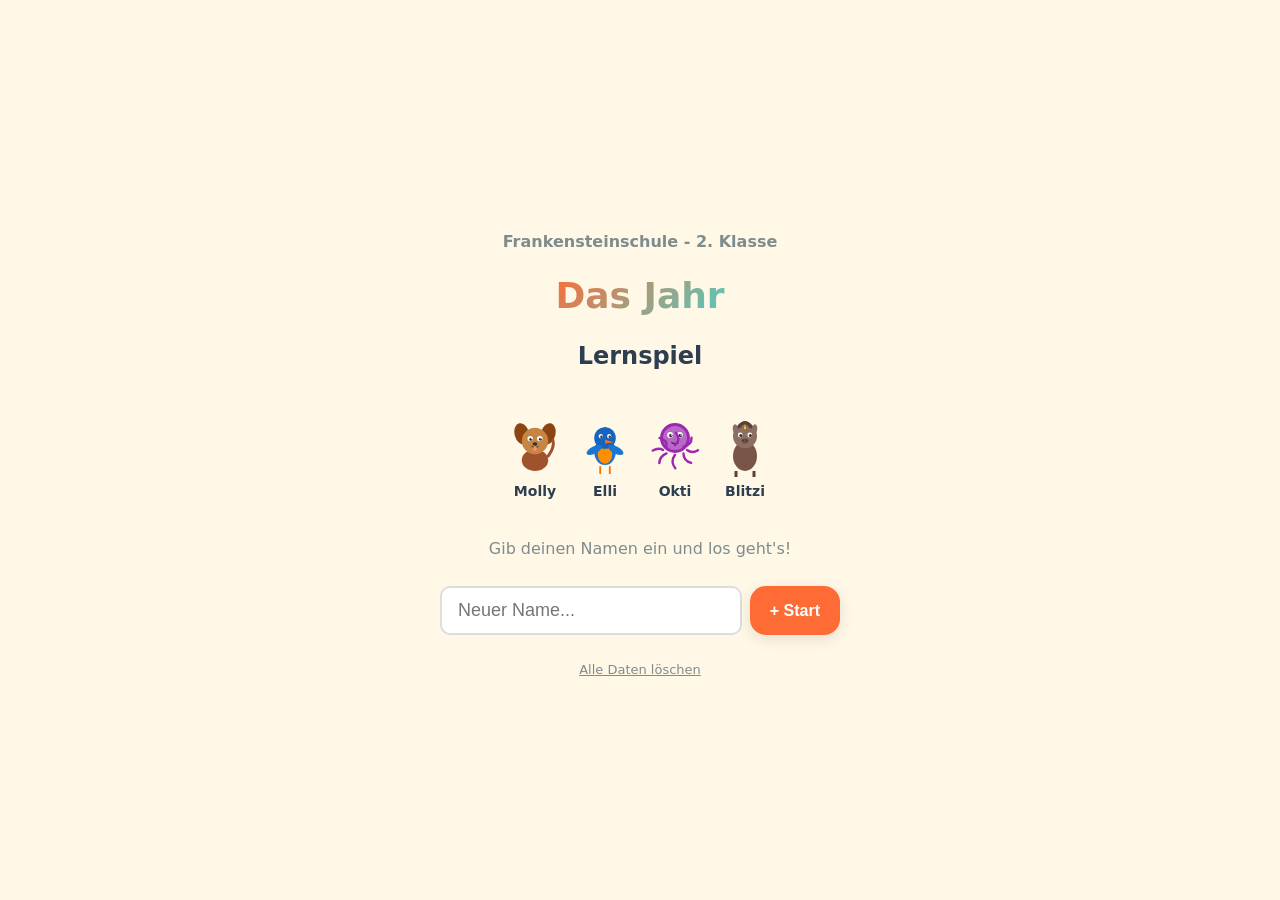
==== commit 5c36f1ce: "Fill: Array-Antworten (12/Dezember beide akzeptiert)" ====
--- a/index.html
+++ b/index.html
@@ -567,7 +567,7 @@
   {id:'w5_10',w:5,type:'sort',diff:3,q:'Ordne diese Daten vom frühesten zum spätesten!',items:['1.1.','20.3.','15.6.','31.12.'],sa:[5]},
   {id:'w5_11',w:5,type:'sort',diff:3,q:'Ordne diese Daten vom frühesten zum spätesten!',items:['3.2.','14.2.','1.5.','24.12.'],sa:[5]},
   {id:'w5_13',w:5,type:'mc',diff:3,q:'Welches Datum hat der Rosenmontag 2026?',opts:['16.2.','23.2.','2.3.','9.3.'],ans:'16.2.',sa:[5],hint:'Rosenmontag ist immer im Februar!'},
-  {id:'w5_15',w:5,type:'fill',diff:3,q:'Heiligabend ist am 24.___.',ans:'12',sa:[5],hint:'Weihnachten ist im Dezember - der 12. Monat!'},
+  {id:'w5_15',w:5,type:'fill',diff:3,q:'Heiligabend ist am 24.___.',ans:['12','Dezember'],sa:[5],hint:'Weihnachten ist im Dezember - der 12. Monat!'},
   {id:'w5_16',w:5,type:'mc',diff:1,q:'Wenn heute der 28.2. ist, welches Datum ist morgen (kein Schaltjahr)?',opts:['29.2.','1.3.','28.3.','2.3.'],ans:'1.3.',sa:[5]},
   {id:'w5_17',w:5,type:'mc',diff:2,q:'Welcher Feiertag ist am 1. Mai?',opts:['Neujahr','Tag der Arbeit','Nikolaus','Rosenmontag'],ans:'Tag der Arbeit',sa:[5]},
   {id:'w5_18',w:5,type:'mc',diff:2,q:'Was bedeutet das Datum 14.2.?',opts:['2. Vierzehnter','14. Februar','14. Zweiter','Februar 14'],ans:'14. Februar',sa:[5]},
@@ -1072,7 +1072,7 @@
   } else if(q.type==='tf'){
     questionHTML+=`<div class="tf-options"><div class="tf-option" onclick="checkTF(this,true,${q.ans})" style="border-color:var(--success)">✓ Richtig</div><div class="tf-option" onclick="checkTF(this,false,${q.ans})" style="border-color:var(--error)">✗ Falsch</div></div>`;
   } else if(q.type==='fill'){
-    questionHTML+=`<div class="fill-container"><div class="fill-sentence">${q.q.replace('___','<span class="fill-blank" id="fill-blank"></span>')}</div><input type="text" class="fill-input" id="fill-input" placeholder="Deine Antwort..." autocomplete="off" autocapitalize="off"><div style="margin-top:10px"><button class="btn btn-primary btn-small" onclick="checkFill('${esc(q.ans)}')">Prüfen!</button></div></div>`;
+    questionHTML+=`<div class="fill-container"><div class="fill-sentence">${q.q.replace('___','<span class="fill-blank" id="fill-blank"></span>')}</div><input type="text" class="fill-input" id="fill-input" placeholder="Deine Antwort..." autocomplete="off" autocapitalize="off"><div style="margin-top:10px"><button class="btn btn-primary btn-small" onclick="checkFill(state.currentQuestions[state.currentQIndex].ans)">Prüfen!</button></div></div>`;
   } else if(q.type==='sort'){
     const shuffled=shuffle([...q.items]);
     questionHTML+=`<div class="sort-slots" id="sort-slots"></div><div class="sort-items" id="sort-items">${shuffled.map(item=>`<div class="sort-item" onclick="addSortItem(this,'${esc(item)}')" style="background:${world.colorHex}">${item}</div>`).join('')}</div><div style="margin-top:10px;display:flex;gap:8px;justify-content:center"><button class="btn btn-small btn-outline" onclick="resetSort()">Zurücksetzen</button><button class="btn btn-small btn-primary" onclick="checkSort()">Prüfen!</button></div>`;
@@ -1109,8 +1109,11 @@
 function checkFill(correct){
   const input=document.getElementById('fill-input');const val=input.value.trim();if(!val)return;
   state.attempts++;
-  if(val.toLowerCase()===correct.toLowerCase()){input.style.borderColor='var(--success)';input.style.background='#E8F8F0';input.disabled=true;const b=document.getElementById('fill-blank');if(b)b.textContent=correct;onCorrect();}
-  else{input.style.borderColor='var(--error)';input.style.background='#FDEDEC';soundWrong();if(state.attempts>=3){input.value=correct;input.style.borderColor='var(--success)';input.style.background='#E8F8F0';input.disabled=true;const b=document.getElementById('fill-blank');if(b)b.textContent=correct;setTimeout(()=>onCorrect(),800);}else{setTimeout(()=>{input.style.borderColor='#ddd';input.style.background='white';input.value='';input.focus();},600);}}
+  const answers = Array.isArray(correct) ? correct : [correct];
+  const display = answers[0];
+  const isCorrect = answers.some(a => val.toLowerCase() === a.toLowerCase());
+  if(isCorrect){input.style.borderColor='var(--success)';input.style.background='#E8F8F0';input.disabled=true;const b=document.getElementById('fill-blank');if(b)b.textContent=val;onCorrect();}
+  else{input.style.borderColor='var(--error)';input.style.background='#FDEDEC';soundWrong();if(state.attempts>=3){input.value=display;input.style.borderColor='var(--success)';input.style.background='#E8F8F0';input.disabled=true;const b=document.getElementById('fill-blank');if(b)b.textContent=display;setTimeout(()=>onCorrect(),800);}else{setTimeout(()=>{input.style.borderColor='#ddd';input.style.background='white';input.value='';input.focus();},600);}}
 }
 
 // Sort
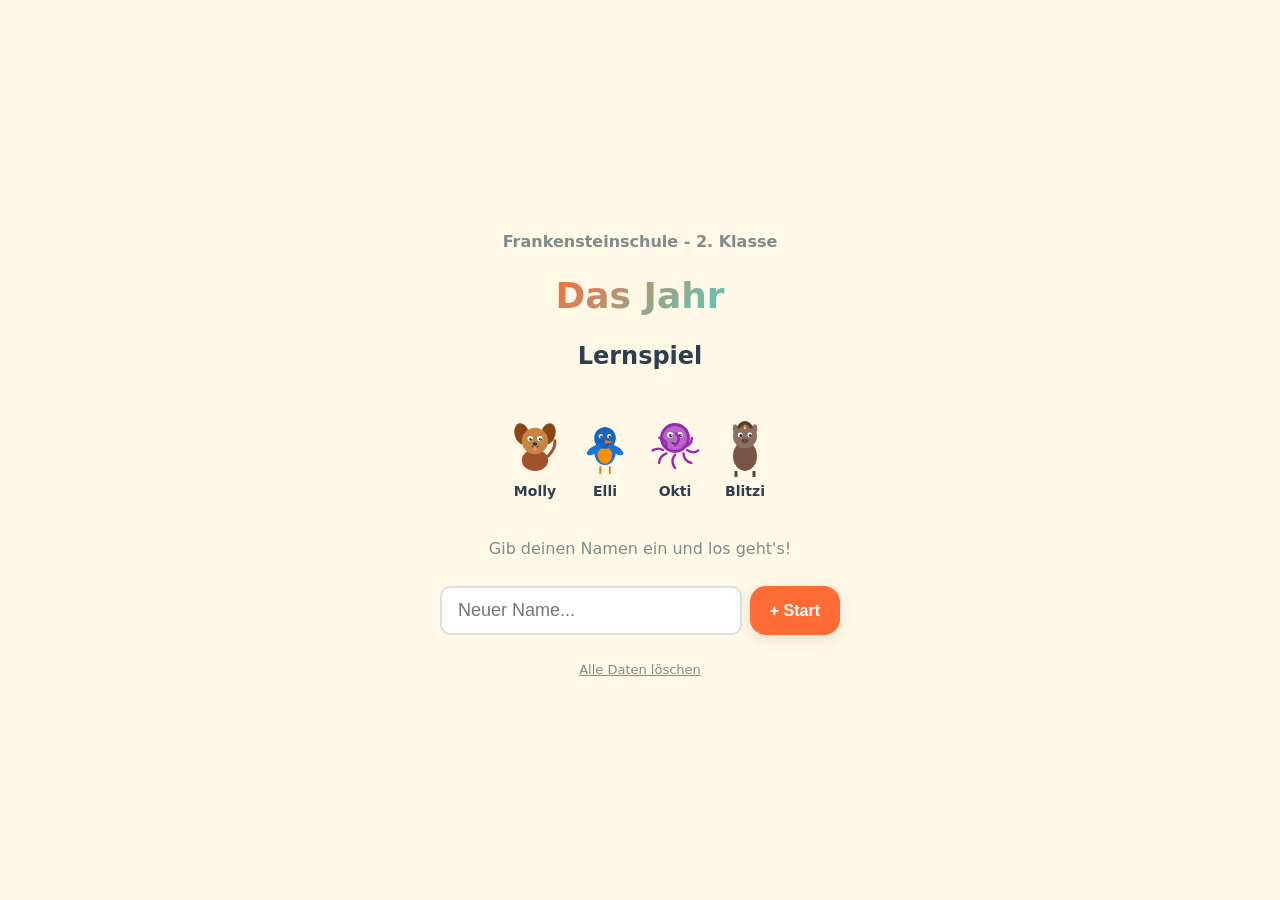
==== commit 25a98780: "Fix: Schulanfang ist im August, nicht September" ====
--- a/index.html
+++ b/index.html
@@ -507,7 +507,7 @@
   {id:'w2_10',w:2,type:'mc',diff:2,q:'Welcher Monat liegt zwischen Januar und März?',opts:['April','Februar','Mai','Dezember'],ans:'Februar',sa:[1]},
   {id:'w2_17',w:2,type:'tf',diff:2,q:'Nach dem Juni kommt der August.',ans:false,sa:[1]},
   {id:'w2_18',w:2,type:'mc',diff:2,q:'Wie heißt der 11. Monat?',opts:['Oktober','November','Dezember','September'],ans:'November',sa:[1]},
-  {id:'w2_20',w:2,type:'mc',diff:2,q:'In welchem Monat fängt die Schule nach den Sommerferien wieder an?',opts:['Juli','August','September','Oktober'],ans:'September',sa:[1]},
+  {id:'w2_20',w:2,type:'mc',diff:2,q:'In welchem Monat fängt die Schule nach den Sommerferien wieder an?',opts:['Juli','August','September','Oktober'],ans:'August',sa:[1]},
   {id:'w2_08',w:2,type:'sort',diff:3,q:'Bringe diese Monate in die richtige Reihenfolge!',items:['Januar','Februar','März','April','Mai','Juni'],sa:[1]},
   {id:'w2_09',w:2,type:'sort',diff:3,q:'Bringe diese Monate in die richtige Reihenfolge!',items:['Juli','August','September','Oktober','November','Dezember'],sa:[1]},
   {id:'w2_11',w:2,type:'mc',diff:3,q:'2 Monate nach Februar ist...',opts:['März','April','Mai','Juni'],ans:'April',sa:[1],hint:'Zähle 2 Monate weiter: März, April!'},
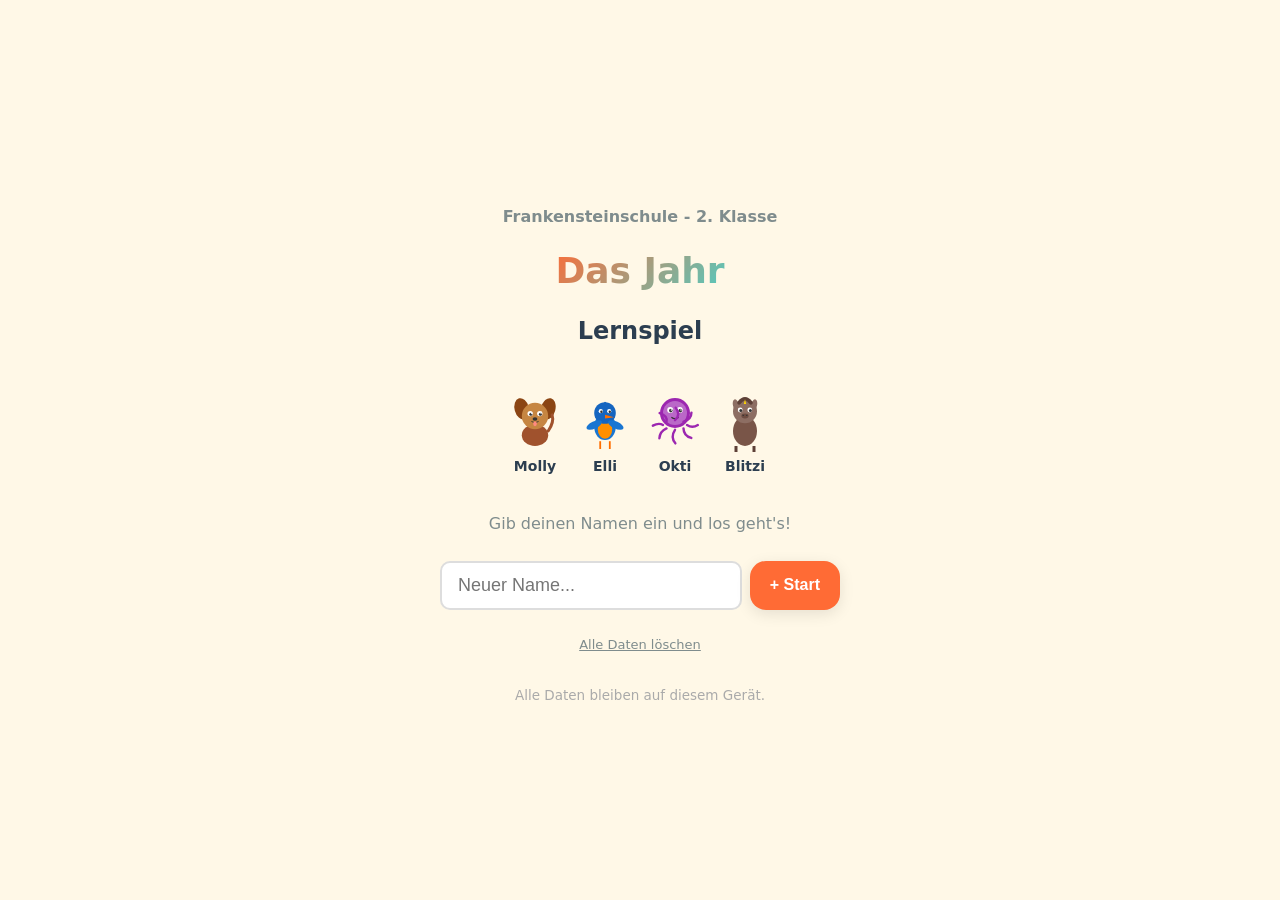
==== commit 0b574260: "Extract shared Lernspiel Engine for both apps - shared/engine.js: ~400 lines of common logic (audio," ====
--- a/index.html
+++ b/index.html
@@ -313,6 +313,7 @@
   .character-svg { width:70px; height:70px; }
 }
 </style>
+<script src="shared/engine.js"></script>
 </head>
 <body>
 <canvas id="confetti-canvas"></canvas>
@@ -329,6 +330,7 @@
     <button class="btn btn-primary btn-small" onclick="createNewProfile()">+ Start</button>
   </div>
   <div class="reset-link" onclick="resetAllProfiles()">Alle Daten löschen</div>
+  <p style="font-size:0.75em;color:#aaa;margin-top:16px;">Alle Daten bleiben auf diesem Gerät.</p>
 </div>
 
 <!-- MAP SCREEN -->
@@ -386,6 +388,10 @@
 const PROFILES_KEY = 'frankensteinschule_profiles_v3';
 const OLD_KEY = 'frankensteinschule_lernspiel_v2';
 
+// Unpack shared engine
+const { playTone, soundCorrect, soundWrong, soundClick, soundAchievement,
+        launchConfetti, showScreen, buildStars, esc, shuffle } = window.LernEngine;
+
 const WORLDS = [
   {id:1,name:"Mollys Wochentage-Wiese",char:'molly',color:'var(--w1)',colorHex:'#66BB6A',icon:'🌿'},
   {id:2,name:"Ellis Monate-Fluss",char:'elli',color:'var(--w2)',colorHex:'#42A5F5',icon:'🏞️'},
@@ -420,203 +426,18 @@
 }
 
 // ============================================================
-// SELF-ASSESSMENT
-// ============================================================
-// ============================================================
-// LERNKARTEN
-// ============================================================
-const LERNKARTEN = {
-  1: {id:'learn_w1',w:1,type:'learn',title:'Die Wochentage',content:`
-    <p>Eine Woche hat <strong>7 Tage</strong>. Sie heißen:</p>
-    <ol style="font-size:18px;font-weight:600;margin:10px 0 10px 20px;line-height:2">
-      <li><strong>Mo</strong>ntag</li><li><strong>Di</strong>enstag</li><li><strong>Mi</strong>ttwoch</li>
-      <li><strong>Do</strong>nnerstag</li><li><strong>Fr</strong>eitag</li><li><strong>Sa</strong>mstag</li><li><strong>So</strong>nntag</li>
-    </ol>
-    <p><strong>Merkhilfe:</strong> <em>Mo, Di, Mi, Do, Fr, Sa, So</em></p>
-    <p style="margin-top:8px"><strong>gestern</strong> = der Tag davor<br><strong>morgen</strong> = der nächste Tag<br><strong>vorgestern</strong> = 2 Tage zurück<br><strong>übermorgen</strong> = 2 Tage voraus</p>`},
-  2: {id:'learn_w2',w:2,type:'learn',title:'Die 12 Monate',content:`
-    <p>Ein Jahr hat <strong>12 Monate</strong>:</p>
-    <div style="display:grid;grid-template-columns:1fr 1fr;gap:2px 20px;margin:10px 0;font-weight:600">
-      <div>1. Januar</div><div>7. Juli</div><div>2. Februar</div><div>8. August</div>
-      <div>3. März</div><div>9. September</div><div>4. April</div><div>10. Oktober</div>
-      <div>5. Mai</div><div>11. November</div><div>6. Juni</div><div>12. Dezember</div>
-    </div>
-    <p><strong>Merkhilfe:</strong> <em>Ja-Fe-Mä-Ap-Mai-Ju-Ju-Au-Se-Ok-No-De</em></p>`},
-  3: {id:'learn_w3',w:3,type:'learn',title:'Die 4 Jahreszeiten',content:`
-    <p>Es gibt <strong>4 Jahreszeiten</strong>:</p>
-    <div style="margin:10px 0;line-height:2">
-      <div>🌸 <strong>Frühling:</strong> März, April, Mai (Ostern!)</div>
-      <div>☀️ <strong>Sommer:</strong> Juni, Juli, August</div>
-      <div>🍂 <strong>Herbst:</strong> September, Oktober, November</div>
-      <div>❄️ <strong>Winter:</strong> Dezember, Januar, Februar (Weihnachten!)</div>
-    </div>`},
-  4: {id:'learn_w4',w:4,type:'learn',title:'Tage im Monat - Der Knöchel-Trick',content:`
-    <p>Mache eine <strong>Faust</strong> und schau auf deine Knöchel:</p>
-    <div style="font-family:monospace;font-size:14px;margin:10px 0;text-align:center;line-height:1.3">
-      <div>Jan Mär Mai Jul Aug Okt Dez</div>
-      <div> ∧  ∧  ∧  ∧  ∧  ∧  ∧ </div>
-      <div>╱ ╲╱ ╲╱ ╲╱ ╲╱ ╲╱ ╲╱ ╲</div>
-      <div>Feb Apr Jun Sep Nov</div>
-    </div>
-    <p><strong>Knöchel</strong> (oben) = <strong>31 Tage</strong></p>
-    <p><strong>Mulde</strong> (unten) = <strong>30 Tage</strong> (Februar nur 28!)</p>
-    <p style="margin-top:6px">Ein Jahr hat <strong>365 Tage</strong>, <strong>52 Wochen</strong> und <strong>12 Monate</strong>.</p>`},
-  5: {id:'learn_w5',w:5,type:'learn',title:'Ein Datum schreiben',content:`
-    <p>Ein Datum schreibt man so:</p>
-    <div style="font-size:24px;font-weight:700;text-align:center;margin:12px 0;color:var(--primary)">Tag . Monat . Jahr</div>
-    <p>Beispiel: <strong>24.12.2026</strong> = 24. Dezember 2026 (Heiligabend!)</p>
-    <p style="margin-top:8px"><strong>Wichtige Daten:</strong></p>
-    <div style="margin:6px 0">1.1. = Neujahr | 31.12. = Silvester | 6.12. = Nikolaus</div>`},
-  6: {id:'learn_w6',w:6,type:'learn',title:'Erde, Mond und Sonne',content:`
-    <p>🌍 Die <strong>Erde dreht sich um sich selbst</strong> → das dauert <strong>1 Tag</strong> (24 Stunden). Deshalb gibt es Tag und Nacht!</p>
-    <p style="margin-top:8px">🌍→☀️ Die <strong>Erde fliegt um die Sonne</strong> → das dauert <strong>1 Jahr</strong> (365 Tage).</p>
-    <p style="margin-top:8px">🌙→🌍 Der <strong>Mond fliegt um die Erde</strong> → das dauert ungefähr <strong>29 Tage</strong> (1 Monat). Deshalb heißt es "Monat" - vom Wort "Mond"!</p>`},
-};
-
-// ============================================================
-// QUESTIONS with difficulty (diff: 1=easy, 2=medium, 3=hard)
-// ============================================================
-const QUESTIONS = [
-  // === WORLD 1: Wochentage ===
-  {id:'w1_01',w:1,type:'mc',diff:1,q:'Wie viele Tage hat eine Woche?',opts:['5','6','7','8'],ans:'7',sa:[6]},
-  {id:'w1_04',w:1,type:'mc',diff:1,q:'Mit welchem Tag beginnt die Woche?',opts:['Sonntag','Montag','Dienstag','Samstag'],ans:'Montag',sa:[6]},
-  {id:'w1_05',w:1,type:'mc',diff:1,q:'Welcher ist der letzte Tag der Woche?',opts:['Freitag','Samstag','Sonntag','Montag'],ans:'Sonntag',sa:[6]},
-  {id:'w1_16',w:1,type:'tf',diff:1,q:'Samstag kommt vor Sonntag.',ans:true,sa:[6]},
-  {id:'w1_02',w:1,type:'mc',diff:2,q:'Welcher Tag kommt nach Montag?',opts:['Mittwoch','Dienstag','Sonntag','Freitag'],ans:'Dienstag',sa:[6]},
-  {id:'w1_03',w:1,type:'mc',diff:2,q:'Welcher Tag kommt vor Freitag?',opts:['Samstag','Donnerstag','Mittwoch','Sonntag'],ans:'Donnerstag',sa:[6]},
-  {id:'w1_06',w:1,type:'mc',diff:2,q:'Welcher Tag kommt nach Sonntag?',opts:['Montag','Samstag','Dienstag','Mittwoch'],ans:'Montag',sa:[6]},
-  {id:'w1_17',w:1,type:'tf',diff:2,q:'Nach dem Mittwoch kommt der Freitag.',ans:false,sa:[6]},
-  {id:'w1_20',w:1,type:'mc',diff:2,q:'Welche Tage sind das Wochenende?',opts:['Montag und Dienstag','Freitag und Samstag','Samstag und Sonntag','Sonntag und Montag'],ans:'Samstag und Sonntag',sa:[6]},
-  {id:'w1_08',w:1,type:'mc',diff:2,q:'Wenn heute Mittwoch ist, welcher Tag war gestern?',opts:['Montag','Dienstag','Donnerstag','Freitag'],ans:'Dienstag',sa:[7]},
-  {id:'w1_09',w:1,type:'mc',diff:2,q:'Wenn heute Donnerstag ist, welcher Tag ist morgen?',opts:['Mittwoch','Freitag','Samstag','Sonntag'],ans:'Freitag',sa:[7]},
-  {id:'w1_07',w:1,type:'sort',diff:3,q:'Bringe die Wochentage in die richtige Reihenfolge!',items:['Montag','Dienstag','Mittwoch','Donnerstag','Freitag','Samstag','Sonntag'],sa:[6]},
-  {id:'w1_10',w:1,type:'mc',diff:3,q:'Wenn heute Montag ist, welcher Tag ist übermorgen?',opts:['Dienstag','Mittwoch','Donnerstag','Sonntag'],ans:'Mittwoch',sa:[7]},
-  {id:'w1_11',w:1,type:'mc',diff:3,q:'Wenn heute Freitag ist, welcher Tag war vorgestern?',opts:['Montag','Dienstag','Mittwoch','Donnerstag'],ans:'Mittwoch',sa:[7]},
-  {id:'w1_12',w:1,type:'scramble',diff:3,q:'Welcher Wochentag versteckt sich hier?',word:'MONTAG',sa:[6]},
-  {id:'w1_13',w:1,type:'scramble',diff:3,q:'Welcher Wochentag versteckt sich hier?',word:'FREITAG',sa:[6]},
-  {id:'w1_18',w:1,type:'mc',diff:3,q:'Wenn heute Dienstag ist, welcher Tag ist in 3 Tagen?',opts:['Donnerstag','Freitag','Samstag','Sonntag'],ans:'Freitag',sa:[7],hint:'Zähle 3 Tage weiter: Mittwoch, Donnerstag, Freitag!'},
-
-  // === WORLD 2: Monate ===
-  {id:'w2_01',w:2,type:'mc',diff:1,q:'Wie heißt der erste Monat des Jahres?',opts:['März','Februar','Januar','April'],ans:'Januar',sa:[1]},
-  {id:'w2_03',w:2,type:'mc',diff:1,q:'Wie heißt der letzte Monat des Jahres?',opts:['November','Oktober','Dezember','September'],ans:'Dezember',sa:[1]},
-  {id:'w2_05',w:2,type:'mc',diff:1,q:'Der wievielte Monat ist der Juli?',opts:['6.','7.','8.','5.'],ans:'7.',sa:[1]},
-  {id:'w2_06',w:2,type:'mc',diff:1,q:'Welcher Monatsname hat nur 3 Buchstaben?',opts:['Juni','Juli','Mai','Alle drei'],ans:'Mai',sa:[1]},
-  {id:'w2_02',w:2,type:'mc',diff:2,q:'Welcher Monat kommt nach März?',opts:['Februar','Mai','April','Juni'],ans:'April',sa:[1]},
-  {id:'w2_04',w:2,type:'mc',diff:2,q:'Welcher Monat kommt vor Juni?',opts:['Juli','April','Mai','März'],ans:'Mai',sa:[1]},
-  {id:'w2_07',w:2,type:'mc',diff:2,q:'Welcher Monat kommt nach September?',opts:['August','November','Oktober','Dezember'],ans:'Oktober',sa:[1]},
-  {id:'w2_10',w:2,type:'mc',diff:2,q:'Welcher Monat liegt zwischen Januar und März?',opts:['April','Februar','Mai','Dezember'],ans:'Februar',sa:[1]},
-  {id:'w2_17',w:2,type:'tf',diff:2,q:'Nach dem Juni kommt der August.',ans:false,sa:[1]},
-  {id:'w2_18',w:2,type:'mc',diff:2,q:'Wie heißt der 11. Monat?',opts:['Oktober','November','Dezember','September'],ans:'November',sa:[1]},
-  {id:'w2_20',w:2,type:'mc',diff:2,q:'In welchem Monat fängt die Schule nach den Sommerferien wieder an?',opts:['Juli','August','September','Oktober'],ans:'August',sa:[1]},
-  {id:'w2_08',w:2,type:'sort',diff:3,q:'Bringe diese Monate in die richtige Reihenfolge!',items:['Januar','Februar','März','April','Mai','Juni'],sa:[1]},
-  {id:'w2_09',w:2,type:'sort',diff:3,q:'Bringe diese Monate in die richtige Reihenfolge!',items:['Juli','August','September','Oktober','November','Dezember'],sa:[1]},
-  {id:'w2_11',w:2,type:'mc',diff:3,q:'2 Monate nach Februar ist...',opts:['März','April','Mai','Juni'],ans:'April',sa:[1],hint:'Zähle 2 Monate weiter: März, April!'},
-  {id:'w2_12',w:2,type:'mc',diff:3,q:'3 Monate vor Dezember ist...',opts:['August','September','Oktober','November'],ans:'September',sa:[1]},
-  {id:'w2_13',w:2,type:'scramble',diff:3,q:'Welcher Monat versteckt sich hier?',word:'APRIL',sa:[1]},
-  {id:'w2_14',w:2,type:'scramble',diff:3,q:'Welcher Monat versteckt sich hier?',word:'AUGUST',sa:[1]},
-
-  // === WORLD 3: Jahreszeiten ===
-  {id:'w3_01',w:3,type:'mc',diff:1,q:'Wie viele Jahreszeiten gibt es?',opts:['2','3','4','5'],ans:'4',sa:[3]},
-  {id:'w3_03',w:3,type:'mc',diff:1,q:'In welcher Jahreszeit feiern wir Weihnachten?',opts:['Herbst','Frühling','Sommer','Winter'],ans:'Winter',sa:[3]},
-  {id:'w3_04',w:3,type:'mc',diff:1,q:'In welcher Jahreszeit feiern wir Ostern?',opts:['Winter','Sommer','Frühling','Herbst'],ans:'Frühling',sa:[3]},
-  {id:'w3_11',w:3,type:'tf',diff:1,q:'Im Sommer ist es kalt und es schneit.',ans:false,sa:[3]},
-  {id:'w3_12',w:3,type:'tf',diff:1,q:'Der Frühling beginnt im März.',ans:true,sa:[3]},
-  {id:'w3_18',w:3,type:'mc',diff:1,q:'Wann gehen wir gerne ins Schwimmbad?',opts:['Im Winter','Im Herbst','Im Frühling','Im Sommer'],ans:'Im Sommer',sa:[3]},
-  {id:'w3_02',w:3,type:'mc',diff:2,q:'Welche Monate gehören zum Frühling?',opts:['März, April, Mai','Juni, Juli, August','Januar, Februar, März','April, Mai, Juni'],ans:'März, April, Mai',sa:[3]},
-  {id:'w3_05',w:3,type:'mc',diff:2,q:'Welche Monate gehören zum Sommer?',opts:['März, April, Mai','Juni, Juli, August','September, Oktober, November','Juli, August, September'],ans:'Juni, Juli, August',sa:[3]},
-  {id:'w3_06',w:3,type:'mc',diff:2,q:'Wann fängt der Herbst an?',opts:['Im Juni','Im September','Im November','Im März'],ans:'Im September',sa:[3]},
-  {id:'w3_07',w:3,type:'mc',diff:2,q:'Was passiert im Herbst mit den Blättern?',opts:['Sie werden größer','Sie fallen von den Bäumen','Sie werden blau','Nichts'],ans:'Sie fallen von den Bäumen',sa:[3]},
-  {id:'w3_14',w:3,type:'mc',diff:2,q:'Welche Monate gehören zum Winter?',opts:['Dezember, Januar, Februar','November, Dezember, Januar','Januar, Februar, März','Oktober, November, Dezember'],ans:'Dezember, Januar, Februar',sa:[3]},
-  {id:'w3_10',w:3,type:'mc',diff:3,q:'Wann ist Martinstag?',opts:['Im März','Im November','Im September','Im Mai'],ans:'Im November',sa:[3]},
-  {id:'w3_13',w:3,type:'mc',diff:3,q:'In welcher Jahreszeit maskieren wir uns (Karneval)?',opts:['Sommer','Winter','Frühling','Herbst'],ans:'Winter',sa:[3],hint:'Karneval ist im Februar - das ist noch Winter!'},
-  {id:'w3_15',w:3,type:'mc',diff:3,q:'Wann ist Muttertag?',opts:['Im März','Im Mai','Im Juli','Im Oktober'],ans:'Im Mai',sa:[3]},
-  {id:'w3_16',w:3,type:'sort',diff:3,q:'Bringe die Jahreszeiten ab Jahresbeginn in die richtige Reihenfolge!',items:['Winter','Frühling','Sommer','Herbst'],sa:[3]},
-  {id:'w3_17',w:3,type:'mc',diff:3,q:'Welche Monate gehören zum Herbst?',opts:['Juni, Juli, August','September, Oktober, November','Oktober, November, Dezember','August, September, Oktober'],ans:'September, Oktober, November',sa:[3]},
-  {id:'w3_19',w:3,type:'tf',diff:2,q:'Im Herbst werden die Tage kürzer.',ans:true,sa:[3]},
-
-  // === WORLD 4: Kalender ===
-  {id:'w4_04',w:4,type:'mc',diff:1,q:'Wie viele Tage hat ein Jahr?',opts:['350','360','365','400'],ans:'365',sa:[4]},
-  {id:'w4_05',w:4,type:'mc',diff:1,q:'Wie viele Monate hat ein Jahr?',opts:['10','11','12','13'],ans:'12',sa:[4]},
-  {id:'w4_11',w:4,type:'tf',diff:1,q:'Der Juli hat 31 Tage.',ans:true,sa:[2]},
-  {id:'w4_17',w:4,type:'tf',diff:1,q:'Jeder Monat hat genau 30 Tage.',ans:false,sa:[2]},
-  {id:'w4_01',w:4,type:'mc',diff:2,q:'Wie viele Tage hat der Januar?',opts:['28','29','30','31'],ans:'31',sa:[2]},
-  {id:'w4_02',w:4,type:'mc',diff:2,q:'Wie viele Tage hat der Februar (normales Jahr)?',opts:['28','29','30','31'],ans:'28',sa:[2]},
-  {id:'w4_03',w:4,type:'mc',diff:2,q:'Wie viele Tage hat der April?',opts:['28','29','30','31'],ans:'30',sa:[2]},
-  {id:'w4_06',w:4,type:'mc',diff:2,q:'Wie viele Wochen hat ein Jahr (ungefähr)?',opts:['48','50','52','54'],ans:'52',sa:[4]},
-  {id:'w4_08',w:4,type:'mc',diff:2,q:'Wie viele Tage hat der Juni?',opts:['28','29','30','31'],ans:'30',sa:[2]},
-  {id:'w4_09',w:4,type:'mc',diff:2,q:'Wie viele Tage hat der Oktober?',opts:['28','29','30','31'],ans:'31',sa:[2]},
-  {id:'w4_07',w:4,type:'mc',diff:3,q:'Was ist ein Schaltjahr?',opts:['Ein Jahr mit 366 Tagen','Ein Jahr mit 360 Tagen','Ein Jahr ohne Februar','Ein kurzes Jahr'],ans:'Ein Jahr mit 366 Tagen',sa:[2],hint:'Im Schaltjahr hat der Februar 29 Tage statt 28!'},
-  {id:'w4_10',w:4,type:'tf',diff:3,q:'Der März hat 30 Tage.',ans:false,sa:[2],hint:'Der März hat 31 Tage!'},
-  {id:'w4_12',w:4,type:'sort',diff:3,q:'Ordne diese Monate nach Anzahl der Tage (wenigste zuerst)!',items:['Februar','April','Juli'],sa:[2]},
-  {id:'w4_13',w:4,type:'tf',diff:3,q:'Der Juni und der September haben gleich viele Tage.',ans:true,sa:[2]},
-  {id:'w4_14',w:4,type:'mc',diff:3,q:'Welche Monate haben 31 Tage?',opts:['Alle ungeraden Monate','Januar, März, Mai, Juli, August, Oktober, Dezember','Nur die ersten 6 Monate','Alle außer Februar'],ans:'Januar, März, Mai, Juli, August, Oktober, Dezember',sa:[2]},
-  {id:'w4_16',w:4,type:'fill',diff:3,q:'Der Februar hat im Schaltjahr ___ Tage.',ans:'29',sa:[2]},
-  {id:'w4_18',w:4,type:'mc',diff:3,q:'Der Knöchel-Trick: Auf dem Knöchel liegen Monate mit...',opts:['30 Tagen','31 Tagen','28 Tagen','29 Tagen'],ans:'31 Tagen',sa:[2],hint:'Die Mulden zwischen den Knöcheln sind die Monate mit 30 (oder weniger) Tagen!'},
-
-  // === WORLD 5: Datum ===
-  {id:'w5_01',w:5,type:'mc',diff:1,q:'Wie schreibt man ein Datum richtig?',opts:['Tag.Monat.Jahr','Jahr.Monat.Tag','Monat/Tag/Jahr','Tag-Jahr-Monat'],ans:'Tag.Monat.Jahr',sa:[5]},
-  {id:'w5_03',w:5,type:'mc',diff:1,q:'Was ist am 1. Januar?',opts:['Silvester','Neujahr','Ostern','Weihnachten'],ans:'Neujahr',sa:[5]},
-  {id:'w5_07',w:5,type:'mc',diff:1,q:'Was ist der letzte Tag im Jahr?',opts:['30. Dezember','31. Dezember','1. Januar','24. Dezember'],ans:'31. Dezember',sa:[5]},
-  {id:'w5_02',w:5,type:'mc',diff:2,q:'Welches Datum ist richtig geschrieben?',opts:['5.3.2026','2026.3.5','März 5 2026','3/5/2026'],ans:'5.3.2026',sa:[5]},
-  {id:'w5_06',w:5,type:'mc',diff:2,q:'Der 24.12. ist...',opts:['Nikolaus','Silvester','Heiligabend','Neujahr'],ans:'Heiligabend',sa:[5]},
-  {id:'w5_08',w:5,type:'mc',diff:2,q:'Wie liest man das Datum 1.4.?',opts:['Erster April','Vierter Januar','Erster Vierter','April Erster'],ans:'Erster April',sa:[5]},
-  {id:'w5_09',w:5,type:'mc',diff:2,q:'Welches Datum ist der Nikolaustag?',opts:['6. Januar','6. Dezember','24. Dezember','1. Dezember'],ans:'6. Dezember',sa:[5]},
-  {id:'w5_14',w:5,type:'mc',diff:2,q:'Was bedeutet das Datum 3.10.?',opts:['3. Oktober','10. März','30. Oktober','3. Monat, 10. Tag'],ans:'3. Oktober',sa:[5]},
-  {id:'w5_04',w:5,type:'mc',diff:3,q:'Wann ist Frühlingsanfang?',opts:['1. März','20. März','1. April','21. Juni'],ans:'20. März',sa:[5]},
-  {id:'w5_05',w:5,type:'mc',diff:3,q:'Welches Datum kommt zuerst?',opts:['15.3.','3.5.','Beide gleichzeitig','Kommt drauf an'],ans:'15.3.',sa:[5],hint:'Vergleiche zuerst den Monat! 3. Monat (März) kommt vor dem 5. Monat (Mai).'},
-  {id:'w5_10',w:5,type:'sort',diff:3,q:'Ordne diese Daten vom frühesten zum spätesten!',items:['1.1.','20.3.','15.6.','31.12.'],sa:[5]},
-  {id:'w5_11',w:5,type:'sort',diff:3,q:'Ordne diese Daten vom frühesten zum spätesten!',items:['3.2.','14.2.','1.5.','24.12.'],sa:[5]},
-  {id:'w5_13',w:5,type:'mc',diff:3,q:'Welches Datum hat der Rosenmontag 2026?',opts:['16.2.','23.2.','2.3.','9.3.'],ans:'16.2.',sa:[5],hint:'Rosenmontag ist immer im Februar!'},
-  {id:'w5_15',w:5,type:'fill',diff:3,q:'Heiligabend ist am 24.___.',ans:['12','Dezember'],sa:[5],hint:'Weihnachten ist im Dezember - der 12. Monat!'},
-  {id:'w5_16',w:5,type:'mc',diff:1,q:'Wenn heute der 28.2. ist, welches Datum ist morgen (kein Schaltjahr)?',opts:['29.2.','1.3.','28.3.','2.3.'],ans:'1.3.',sa:[5]},
-  {id:'w5_17',w:5,type:'mc',diff:2,q:'Welcher Feiertag ist am 1. Mai?',opts:['Neujahr','Tag der Arbeit','Nikolaus','Rosenmontag'],ans:'Tag der Arbeit',sa:[5]},
-  {id:'w5_18',w:5,type:'mc',diff:2,q:'Was bedeutet das Datum 14.2.?',opts:['2. Vierzehnter','14. Februar','14. Zweiter','Februar 14'],ans:'14. Februar',sa:[5]},
-
-  // === WORLD 6: Weltraum ===
-  {id:'w6_01',w:6,type:'mc',diff:1,q:'Wie lange braucht die Erde, um sich einmal um sich selbst zu drehen?',opts:['1 Stunde','12 Stunden','1 Tag (24 Stunden)','1 Woche'],ans:'1 Tag (24 Stunden)',sa:[8]},
-  {id:'w6_07',w:6,type:'mc',diff:1,q:'Was passiert, wenn die Erde sich von der Sonne wegdreht?',opts:['Es wird Sommer','Es wird Nacht','Es regnet','Es wird windig'],ans:'Es wird Nacht',sa:[8]},
-  {id:'w6_12',w:6,type:'mc',diff:1,q:'Was beleuchtet die Erde am Tag?',opts:['Der Mond','Die Sterne','Die Sonne','Die Wolken'],ans:'Die Sonne',sa:[8]},
-  {id:'w6_02',w:6,type:'mc',diff:2,q:'Wie lange braucht die Erde, um einmal um die Sonne zu kreisen?',opts:['1 Monat','1 Woche','1 Tag','1 Jahr (365 Tage)'],ans:'1 Jahr (365 Tage)',sa:[8]},
-  {id:'w6_04',w:6,type:'mc',diff:2,q:'Warum gibt es Tag und Nacht?',opts:['Weil die Sonne sich dreht','Weil die Erde sich um sich selbst dreht','Weil der Mond leuchtet','Weil es Wolken gibt'],ans:'Weil die Erde sich um sich selbst dreht',sa:[8]},
-  {id:'w6_09',w:6,type:'mc',diff:2,q:'Was ist größer: die Sonne oder die Erde?',opts:['Die Erde','Beide gleich groß','Die Sonne','Kommt drauf an'],ans:'Die Sonne',sa:[8]},
-  {id:'w6_14',w:6,type:'mc',diff:2,q:'Wenn es bei uns Tag ist, was ist auf der anderen Seite der Erde?',opts:['Auch Tag','Nacht','Morgen','Mittag'],ans:'Nacht',sa:[8]},
-  {id:'w6_03',w:6,type:'mc',diff:3,q:'Wie lange braucht der Mond ungefähr, um einmal um die Erde zu kreisen?',opts:['1 Tag','1 Woche','Ungefähr 29 Tage (1 Monat)','1 Jahr'],ans:'Ungefähr 29 Tage (1 Monat)',sa:[9]},
-  {id:'w6_05',w:6,type:'mc',diff:3,q:'Woher kommt das Wort "Monat"?',opts:['Von "montags"','Vom Mond','Von "Monate zählen"','Von der Sonne'],ans:'Vom Mond',sa:[9],hint:'Der Mond braucht ungefähr einen Monat, um die Erde zu umkreisen. Deshalb heißt es "Monat"!'},
-  {id:'w6_06',w:6,type:'mc',diff:3,q:'Was dreht sich um was?',opts:['Die Sonne um die Erde','Die Erde um den Mond','Die Erde um die Sonne','Der Mars um die Erde'],ans:'Die Erde um die Sonne',sa:[8]},
-  {id:'w6_08',w:6,type:'tf',diff:3,q:'Die Sonne dreht sich um die Erde.',ans:false,sa:[8]},
-  {id:'w6_10',w:6,type:'mc',diff:3,q:'Der Mond dreht sich um...',opts:['die Sonne','die Erde','sich selbst','den Mars'],ans:'die Erde',sa:[9]},
-  {id:'w6_11',w:6,type:'mc',diff:3,q:'Warum leuchtet der Mond nachts?',opts:['Er hat eigenes Licht','Er reflektiert das Sonnenlicht','Die Sterne beleuchten ihn','Er glüht'],ans:'Er reflektiert das Sonnenlicht',sa:[9]},
-  {id:'w6_13',w:6,type:'mc',diff:3,q:'Was ist der Unterschied zwischen Stern und Planet?',opts:['Sterne leuchten selbst, Planeten nicht','Planeten leuchten, Sterne nicht','Kein Unterschied','Planeten sind immer größer'],ans:'Sterne leuchten selbst, Planeten nicht',sa:[8]},
-  {id:'w6_15',w:6,type:'tf',diff:1,q:'Die Sonne ist ein Stern.',ans:true,sa:[8]},
-  {id:'w6_16',w:6,type:'mc',diff:2,q:'In welcher Reihenfolge kreisen die Himmelskörper?',opts:['Mond um Erde, Erde um Sonne','Erde um Mond, Mond um Sonne','Sonne um Erde, Erde um Mond','Alle kreisen um die Sonne'],ans:'Mond um Erde, Erde um Sonne',sa:[8]},
-  {id:'w6_17',w:6,type:'mc',diff:2,q:'Wann können wir den Mond am besten sehen?',opts:['Am Mittag','In der Nacht','Am Morgen','Gar nicht'],ans:'In der Nacht',sa:[9]},
-
-  // === BONUS QUESTIONS (don't affect stars, but required for crown) ===
-  // World 1
-  {id:'b1_01',w:1,type:'mc',diff:3,q:'Das Wort "Mittwoch" kommt von "Mitte der Woche". Welcher Tag liegt genau in der Mitte?',opts:['Dienstag','Mittwoch','Donnerstag','Freitag'],ans:'Mittwoch',sa:[6],bonus:true},
-  {id:'b1_02',w:1,type:'mc',diff:3,q:'In welchem Land beginnt die Woche mit dem Sonntag?',opts:['Deutschland','Frankreich','USA','Japan'],ans:'USA',sa:[6],bonus:true},
-  {id:'b1_03',w:1,type:'tf',diff:3,q:'Der Donnerstag ist nach dem Gott "Donar" (Thor) benannt.',ans:true,sa:[6],bonus:true},
-  // World 2
-  {id:'b2_01',w:2,type:'mc',diff:3,q:'Welcher Monat wurde nach dem römischen Kaiser Augustus benannt?',opts:['April','Juni','August','Oktober'],ans:'August',sa:[1],bonus:true},
-  {id:'b2_02',w:2,type:'mc',diff:3,q:'Im alten Rom begann das Jahr mit welchem Monat?',opts:['Januar','März','Juni','September'],ans:'März',sa:[1],bonus:true},
-  {id:'b2_03',w:2,type:'tf',diff:3,q:'Der September war im alten Rom der 7. Monat (septem = sieben).',ans:true,sa:[1],bonus:true},
-  // World 3
-  {id:'b3_01',w:3,type:'mc',diff:3,q:'Warum werden die Tage im Winter kürzer?',opts:['Weil die Sonne kleiner wird','Weil die Erde schräg steht','Weil es bewölkt ist','Weil die Erde langsamer dreht'],ans:'Weil die Erde schräg steht',sa:[3],bonus:true},
-  {id:'b3_02',w:3,type:'mc',diff:3,q:'Am 21. Juni ist Sommeranfang. Wie heißt dieser Tag?',opts:['Sommerwende','Sonnenwende','Sonnenaufgang','Sommerpause'],ans:'Sonnenwende',sa:[3],bonus:true},
-  {id:'b3_03',w:3,type:'tf',diff:3,q:'Wenn in Deutschland Sommer ist, ist in Australien Winter.',ans:true,sa:[3],bonus:true},
-  // World 4
-  {id:'b4_01',w:4,type:'mc',diff:3,q:'Warum hat der Februar nur 28 Tage?',opts:['Weil es kalt ist','Weil die Römer ihm Tage weggenommen haben','Weil er der kürzeste Monat sein soll','Weil der Mond es so bestimmt'],ans:'Weil die Römer ihm Tage weggenommen haben',sa:[2],bonus:true},
-  {id:'b4_02',w:4,type:'mc',diff:3,q:'Alle wie viele Jahre gibt es ein Schaltjahr?',opts:['Alle 2 Jahre','Alle 3 Jahre','Alle 4 Jahre','Alle 5 Jahre'],ans:'Alle 4 Jahre',sa:[2],bonus:true},
-  {id:'b4_03',w:4,type:'tf',diff:3,q:'Das Jahr 2028 ist ein Schaltjahr.',ans:true,sa:[2],bonus:true,hint:'Schaltjahre sind durch 4 teilbar: 2024, 2028, 2032...'},
-  // World 5
-  {id:'b5_01',w:5,type:'mc',diff:3,q:'In den USA schreibt man das Datum anders. Wie?',opts:['Jahr.Tag.Monat','Monat/Tag/Jahr','Tag-Monat-Jahr','Jahr-Monat-Tag'],ans:'Monat/Tag/Jahr',sa:[5],bonus:true},
-  {id:'b5_02',w:5,type:'mc',diff:3,q:'Was bedeutet "v. Chr." bei einer Jahreszahl?',opts:['Vor dem Computer','Vor Christus','Viel chronologisch','Vom Chef'],ans:'Vor Christus',sa:[5],bonus:true},
-  {id:'b5_03',w:5,type:'mc',diff:3,q:'Welches besondere Datum gibt es nur alle 4 Jahre?',opts:['Der 30. Februar','Der 29. Februar','Der 31. Juni','Der 32. Dezember'],ans:'Der 29. Februar',sa:[5],bonus:true},
-  // World 6
-  {id:'b6_01',w:6,type:'mc',diff:3,q:'Welcher Planet ist der Erde am nächsten?',opts:['Mars','Jupiter','Venus','Saturn'],ans:'Venus',sa:[8],bonus:true},
-  {id:'b6_02',w:6,type:'mc',diff:3,q:'Wie viele Planeten hat unser Sonnensystem?',opts:['7','8','9','10'],ans:'8',sa:[8],bonus:true},
-  {id:'b6_03',w:6,type:'mc',diff:3,q:'Wie heißt unsere Galaxie?',opts:['Andromeda','Milchstraße','Sonnensystem','Nordstern'],ans:'Milchstraße',sa:[8],bonus:true},
-];
+// DATA (loaded from JSON)
+// ============================================================
+let QUESTIONS = [];
+let LERNKARTEN = {};
+
+async function loadAllData() {
+  const files = [1,2,3,4,5,6].map(i => fetch(`data/welt${i}.json`).then(r => r.json()));
+  const worlds = await Promise.all(files);
+  QUESTIONS = worlds.flatMap(w => w.questions);
+  // Store full learnCard objects (with id, type, w, title, html)
+  LERNKARTEN = Object.fromEntries(worlds.filter(w => w.learnCard).map(w => [w.worldId, w.learnCard]));
+}
 
 // ============================================================
 // ACHIEVEMENTS
@@ -795,58 +616,6 @@
     checkAchievement('fleissige_biene');
   }
 }
-
-// ============================================================
-// STAR DISPLAY HELPER (supports half stars)
-// ============================================================
-function buildStars(avg) {
-  // 3 stars ONLY for perfect 3.0, otherwise round DOWN to nearest 0.5
-  let rounded;
-  if (avg >= 3.0) rounded = 3;
-  else rounded = Math.floor(avg * 2) / 2; // always floor, never round up
-  const full = Math.floor(rounded);
-  const hasHalf = (rounded % 1) !== 0;
-  const empty = 3 - full - (hasHalf ? 1 : 0);
-  const s = 'display:inline-block;vertical-align:middle;line-height:1;';
-  let html = `<span style="${s}">⭐</span>`.repeat(full);
-  if (hasHalf) html += `<span style="${s}width:0.55em;overflow:hidden">⭐</span>`;
-  html += `<span style="${s}filter:grayscale(1);opacity:0.3">⭐</span>`.repeat(Math.max(0, empty));
-  return html;
-}
-function starHTML(avg, size='') {
-  const sz = size==='big'?'font-size:48px;':'font-size:36px;';
-  return `<span style="${sz}">${buildStars(avg)}</span>`;
-}
-function starHTMLSmall(avg) { return buildStars(avg); }
-
-// ============================================================
-// SOUNDS
-// ============================================================
-let audioCtx = null;
-function getAudioCtx() { if(!audioCtx) audioCtx=new(window.AudioContext||window.webkitAudioContext)(); return audioCtx; }
-function playTone(f,d,t='sine',v=.15){try{const c=getAudioCtx();const o=c.createOscillator();const g=c.createGain();o.type=t;o.frequency.value=f;g.gain.value=v;g.gain.exponentialRampToValueAtTime(.001,c.currentTime+d);o.connect(g);g.connect(c.destination);o.start(c.currentTime);o.stop(c.currentTime+d);}catch(e){}}
-function soundCorrect(){playTone(523,.15);setTimeout(()=>playTone(659,.15),100);setTimeout(()=>playTone(784,.2),200);}
-function soundWrong(){playTone(200,.3,'square',.08);}
-function soundAchievement(){[523,659,784,1047].forEach((f,i)=>setTimeout(()=>playTone(f,.2,'sine',.12),i*120));}
-function soundClick(){playTone(800,.05,'sine',.06);}
-
-// ============================================================
-// CONFETTI
-// ============================================================
-function launchConfetti(duration=2000){
-  const canvas=document.getElementById('confetti-canvas');const ctx=canvas.getContext('2d');
-  canvas.width=window.innerWidth;canvas.height=window.innerHeight;
-  const particles=[];const colors=['#FF6B35','#4ECDC4','#2ECC71','#E74C3C','#F39C12','#9B59B6','#3498DB','#FFD700'];
-  for(let i=0;i<80;i++){particles.push({x:Math.random()*canvas.width,y:-20-Math.random()*200,vx:(Math.random()-.5)*6,vy:Math.random()*4+2,size:Math.random()*8+4,color:colors[Math.floor(Math.random()*colors.length)],rotation:Math.random()*360,rotationSpeed:(Math.random()-.5)*10});}
-  const start=Date.now();
-  function animate(){if(Date.now()-start>duration+2000){ctx.clearRect(0,0,canvas.width,canvas.height);return;}ctx.clearRect(0,0,canvas.width,canvas.height);particles.forEach(p=>{p.x+=p.vx;p.y+=p.vy;p.vy+=.1;p.rotation+=p.rotationSpeed;ctx.save();ctx.translate(p.x,p.y);ctx.rotate(p.rotation*Math.PI/180);ctx.fillStyle=p.color;ctx.fillRect(-p.size/2,-p.size/2,p.size,p.size*.6);ctx.restore();});requestAnimationFrame(animate);}
-  animate();
-}
-
-// ============================================================
-// SCREENS
-// ============================================================
-function showScreen(id){document.querySelectorAll('.screen').forEach(s=>s.classList.remove('active'));document.getElementById(id).classList.add('active');window.scrollTo(0,0);}
 
 // ============================================================
 // START SCREEN
@@ -1001,8 +770,6 @@
   return selected;
 }
 
-function shuffle(arr){const a=[...arr];for(let i=a.length-1;i>0;i--){const j=Math.floor(Math.random()*(i+1));[a[i],a[j]]=[a[j],a[i]];}return a;}
-
 // ============================================================
 // WORLD START
 // ============================================================
@@ -1048,7 +815,7 @@
       </div>
       <div class="learn-card">
         <h3>📖 ${q.title}</h3>
-        <div class="learn-content">${q.content}</div>
+        <div class="learn-content">${q.html || q.content || ''}</div>
       </div>
       <button class="btn btn-primary" onclick="nextQuestion()" style="margin-top:15px">Verstanden! Weiter!</button>
     `;
@@ -1088,7 +855,6 @@
   if(q.type==='fill')setTimeout(()=>{const inp=document.getElementById('fill-input');if(inp)inp.focus();},300);
 }
 
-function esc(s){return String(s).replace(/'/g,"\\'").replace(/"/g,'&quot;');}
 function showHint(btn){state.hintUsed=true;document.getElementById('hint-text').style.display='block';btn.style.display='none';soundClick();}
 
 // ============================================================
@@ -1302,9 +1068,13 @@
 // ============================================================
 // INIT
 // ============================================================
-loadProfiles();
-renderStartScreen();
-showScreen('start-screen');
+async function init() {
+  await loadAllData();
+  loadProfiles();
+  renderStartScreen();
+  showScreen('start-screen');
+}
+init();
 </script>
 </body>
 </html>
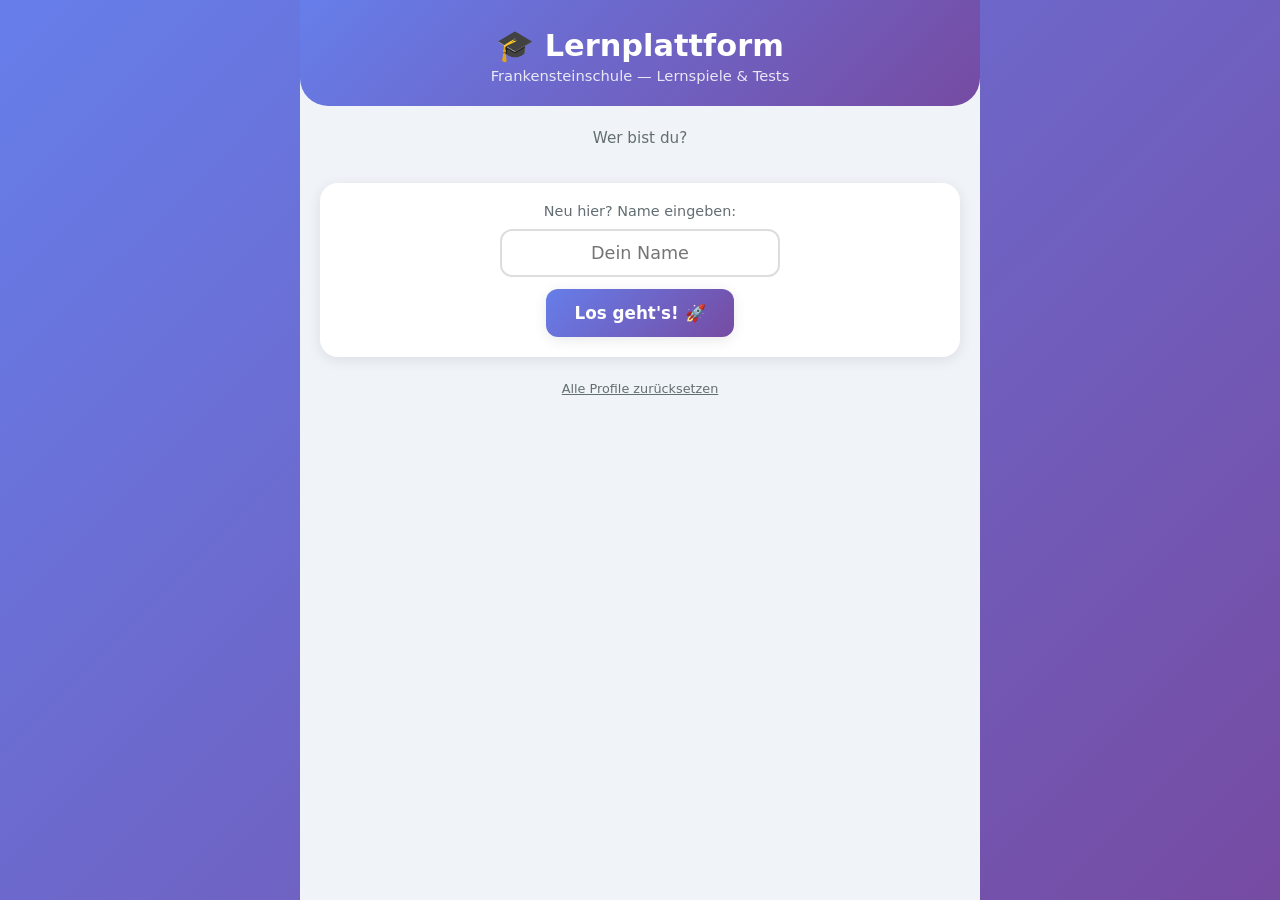
==== commit f82c8d57: "Lernplattform-Hub: Sachkunde & Deutschtest gleichberechtigt - Root index.html wird Plattform-Hub mit" ====
--- a/index.html
+++ b/index.html
@@ -3,1076 +3,281 @@
 <head>
 <meta charset="UTF-8">
 <meta name="viewport" content="width=device-width, initial-scale=1.0, user-scalable=no">
-<title>Lernspiel - Das Jahr | Frankensteinschule</title>
+<title>🎓 Lernplattform — Frankensteinschule</title>
+<link rel="stylesheet" href="shared/platform.css">
 <style>
-:root {
-  --primary: #FF6B35;
-  --secondary: #4ECDC4;
-  --success: #2ECC71;
-  --error: #E74C3C;
-  --warning: #F39C12;
-  --bg: #FFF8E7;
-  --text: #2C3E50;
-  --text-light: #7F8C8D;
-  --card: #FFFFFF;
-  --shadow: 0 4px 15px rgba(0,0,0,0.1);
-  --shadow-lg: 0 8px 30px rgba(0,0,0,0.15);
-  --radius: 16px;
-  --radius-sm: 10px;
-  --w1: #66BB6A; --w1-light: #E8F5E9;
-  --w2: #42A5F5; --w2-light: #E3F2FD;
-  --w3: #FFA726; --w3-light: #FFF3E0;
-  --w4: #AB47BC; --w4-light: #F3E5F5;
-  --w5: #26A69A; --w5-light: #E0F2F1;
-  --w6: #283593; --w6-light: #E8EAF6;
-}
-* { margin:0; padding:0; box-sizing:border-box; }
-body {
-  font-family: 'Segoe UI', system-ui, -apple-system, sans-serif;
-  background: var(--bg); color: var(--text);
-  min-height: 100vh; overflow-x: hidden; font-size: 18px; line-height: 1.5;
-}
-.screen { display:none; min-height:100vh; padding:20px; max-width:700px; margin:0 auto; }
-.screen.active { display:flex; flex-direction:column; align-items:center; }
-h1 { font-size:28px; text-align:center; margin-bottom:10px; }
-h2 { font-size:24px; text-align:center; margin-bottom:8px; }
-h3 { font-size:20px; }
-.subtitle { color:var(--text-light); text-align:center; font-size:16px; margin-bottom:20px; }
-.btn {
-  display:inline-flex; align-items:center; justify-content:center; gap:8px;
-  padding:14px 28px; border:none; border-radius:var(--radius);
-  font-size:20px; font-weight:700; cursor:pointer;
-  transition: all 0.2s; color:white; min-width:200px;
-  box-shadow: var(--shadow); text-align:center;
-  -webkit-tap-highlight-color: transparent; user-select:none;
-}
-.btn:active { transform:scale(0.95); }
-.btn-primary { background:var(--primary); }
-.btn-primary:hover { background:#E85A2A; }
-.btn-success { background:var(--success); }
-.btn-secondary { background:var(--secondary); }
-.btn-small { padding:10px 20px; font-size:16px; min-width:auto; }
-.btn-outline { background:transparent; color:var(--text); border:2px solid #ddd; box-shadow:none; }
-.btn-outline:hover { border-color:var(--primary); color:var(--primary); }
-.btn-disabled { opacity:0.4; pointer-events:none; }
-.card { background:var(--card); border-radius:var(--radius); padding:24px; box-shadow:var(--shadow); width:100%; }
-input[type="text"] {
-  width:100%; padding:14px 18px; border:2px solid #ddd; border-radius:var(--radius-sm);
-  font-size:20px; text-align:center; outline:none; transition:border 0.2s;
-}
-input[type="text"]:focus { border-color:var(--primary); }
-
-/* Character SVG */
-.character-container { display:flex; flex-direction:column; align-items:center; margin:10px 0; }
-.character-svg { width:100px; height:100px; }
-.character-svg.small { width:60px; height:60px; }
-.character-svg.tiny { width:40px; height:40px; }
-.character-name { font-weight:700; font-size:14px; margin-top:4px; text-align:center; }
-
-/* Speech Bubble */
-.speech-bubble {
-  position:relative; background:var(--card); border-radius:var(--radius);
-  padding:16px 20px; margin:10px 0; box-shadow:var(--shadow);
-  font-size:18px; text-align:center; max-width:500px; width:100%;
-  animation: bubbleIn 0.4s ease-out;
-}
-.speech-bubble::after {
-  content:''; position:absolute; bottom:-10px; left:50%;
-  transform:translateX(-50%); width:0; height:0;
-  border-left:10px solid transparent; border-right:10px solid transparent;
-  border-top:12px solid var(--card);
-}
-@keyframes bubbleIn {
-  from { opacity:0; transform:scale(0.8) translateY(10px); }
-  to { opacity:1; transform:scale(1) translateY(0); }
-}
-
-/* Profile Cards */
-.profiles-grid { display:flex; flex-wrap:wrap; gap:10px; justify-content:center; width:100%; margin:15px 0; }
-.profile-card {
-  background:var(--card); border-radius:var(--radius); padding:16px 20px;
-  box-shadow:var(--shadow); cursor:pointer; transition:all 0.2s;
-  text-align:center; min-width:130px; position:relative; flex:0 0 auto;
-  -webkit-tap-highlight-color:transparent;
-}
-.profile-card:active { transform:scale(0.95); }
-.profile-card:hover { box-shadow:var(--shadow-lg); }
-.profile-card .profile-name { font-size:18px; font-weight:700; margin-bottom:4px; }
-.profile-card .profile-stars { font-size:16px; color:var(--warning); }
-.profile-card .profile-progress { font-size:12px; color:var(--text-light); margin-top:4px; }
-.profile-card .profile-delete {
-  position:absolute; top:4px; right:8px; font-size:16px; color:#ccc;
-  cursor:pointer; padding:4px; line-height:1; z-index:2;
-}
-.profile-card .profile-delete:hover { color:var(--error); }
-.profile-card .profile-bar {
-  width:100%; height:4px; background:#eee; border-radius:2px; margin-top:6px; overflow:hidden;
-}
-.profile-card .profile-bar-fill { height:100%; background:var(--success); border-radius:2px; }
-.new-profile-row {
-  display:flex; gap:8px; width:100%; max-width:400px; margin-top:10px;
-}
-.new-profile-row input { flex:1; text-align:left; font-size:18px; padding:12px 16px; }
-.new-profile-row .btn { min-width:auto; padding:12px 20px; }
-
-/* Start Screen */
-#start-screen { justify-content:center; gap:15px; text-align:center; padding-top:30px; }
-.welcome-characters { display:flex; gap:10px; justify-content:center; flex-wrap:wrap; margin:10px 0; }
-.title-big {
-  font-size:36px; font-weight:900; background:linear-gradient(135deg,var(--primary),var(--secondary));
-  -webkit-background-clip:text; -webkit-text-fill-color:transparent; background-clip:text;
-}
-.school-name { font-size:16px; color:var(--text-light); font-weight:600; }
-
-/* Map Screen */
-#map-screen { padding-top:10px; }
-.map-header { display:flex; justify-content:space-between; align-items:center; width:100%; margin-bottom:15px; flex-wrap:wrap; gap:8px; }
-.player-info { display:flex; align-items:center; gap:8px; font-weight:700; }
-.total-stars { display:flex; align-items:center; gap:4px; font-size:20px; color:var(--warning); }
-.world-grid { display:grid; grid-template-columns:1fr 1fr; gap:12px; width:100%; margin-bottom:15px; }
-.world-card {
-  background:var(--card); border-radius:var(--radius); padding:16px;
-  box-shadow:var(--shadow); cursor:pointer; transition:all 0.3s;
-  text-align:center; position:relative; overflow:hidden;
-  -webkit-tap-highlight-color:transparent;
-  display:flex; flex-direction:column; align-items:center;
-}
-.world-card .world-bottom { margin-top:auto; width:100%; }
-.world-card:active { transform:scale(0.97); }
-.world-card.locked { opacity:0.5; pointer-events:none; filter:grayscale(0.5); }
-.world-card.completed { border:3px solid var(--success); }
-.world-card.mastered { border:3px solid #FFD700; background:linear-gradient(135deg,#FFFDE7,#FFF8E1); }
-.world-card .world-num {
-  position:absolute; top:8px; left:8px; width:28px; height:28px;
-  border-radius:50%; display:flex; align-items:center; justify-content:center;
-  color:white; font-weight:900; font-size:14px;
-}
-.world-card .world-title { font-size:14px; font-weight:700; margin-top:4px; }
-.world-card .world-subtitle { font-size:12px; color:var(--text-light); }
-.world-card .world-stars { margin-top:6px; font-size:16px; }
-.world-card .lock-icon {
-  position:absolute; top:50%; left:50%; transform:translate(-50%,-50%); font-size:30px; opacity:0.6;
-}
-.world-progress { width:100%; height:6px; background:#eee; border-radius:3px; margin-top:8px; overflow:hidden; }
-.world-progress-fill { height:100%; border-radius:3px; transition:width 0.5s; }
-
-/* Question Screen */
-#question-screen { padding-top:15px; }
-.q-header { display:flex; justify-content:space-between; align-items:center; width:100%; margin-bottom:10px; flex-wrap:wrap; gap:8px; }
-.q-world-badge { padding:5px 12px; border-radius:20px; color:white; font-size:13px; font-weight:700; }
-.q-progress-text { font-size:14px; color:var(--text-light); font-weight:600; }
-.q-progress-bar { width:100%; height:10px; background:#eee; border-radius:5px; margin-bottom:15px; overflow:hidden; }
-.q-progress-fill { height:100%; border-radius:5px; transition:width 0.4s; }
-.q-character-row { display:flex; align-items:flex-start; gap:12px; margin-bottom:12px; width:100%; }
-.q-bubble {
-  flex:1; background:var(--card); border-radius:var(--radius); padding:16px;
-  box-shadow:var(--shadow); font-size:18px; font-weight:600;
-  position:relative; min-height:60px; display:flex; align-items:center;
-}
-.q-bubble::before {
-  content:''; position:absolute; left:-8px; top:20px;
-  border-top:8px solid transparent; border-bottom:8px solid transparent;
-  border-right:10px solid var(--card);
-}
-.q-options { display:flex; flex-direction:column; gap:8px; width:100%; margin:8px 0; }
-.q-option {
-  padding:14px 18px; background:var(--card); border:2px solid #e0e0e0;
-  border-radius:var(--radius-sm); cursor:pointer; font-size:18px;
-  transition:all 0.2s; text-align:left; font-weight:500;
-  -webkit-tap-highlight-color:transparent; user-select:none;
-}
-.q-option:active { transform:scale(0.98); }
-.q-option.correct { border-color:var(--success); background:#E8F8F0; color:var(--success); animation:correctPop 0.4s; }
-.q-option.wrong { border-color:var(--error); background:#FDEDEC; color:var(--error); animation:shake 0.4s; }
-@keyframes correctPop { 50% { transform:scale(1.03); } }
-@keyframes shake { 25% { transform:translateX(-5px); } 75% { transform:translateX(5px); } }
-
-/* Sort Question */
-.sort-slots {
-  display:flex; flex-wrap:wrap; gap:6px; min-height:46px;
-  padding:10px; background:#f5f5f5; border-radius:var(--radius-sm);
-  margin-bottom:10px; width:100%; border:2px dashed #ddd;
-}
-.sort-slot { padding:8px 14px; background:white; border-radius:8px; font-size:16px; font-weight:600; border:2px solid #ddd; cursor:pointer; transition:all 0.2s; }
-.sort-slot:hover { border-color:var(--error); }
-.sort-items { display:flex; flex-wrap:wrap; gap:6px; width:100%; }
-.sort-item { padding:8px 14px; border-radius:8px; font-size:16px; font-weight:600; cursor:pointer; color:white; transition:all 0.2s; -webkit-tap-highlight-color:transparent; user-select:none; }
-.sort-item:active { transform:scale(0.95); }
-.sort-item.used { opacity:0.3; pointer-events:none; }
-
-/* Fill Question */
-.fill-container { width:100%; text-align:center; margin:10px 0; }
-.fill-sentence { font-size:20px; font-weight:600; margin-bottom:12px; line-height:1.6; }
-.fill-blank { display:inline-block; border-bottom:3px solid var(--primary); min-width:100px; padding:2px 8px; margin:0 4px; }
-.fill-input { width:200px; padding:10px; border:2px solid #ddd; border-radius:8px; font-size:20px; text-align:center; font-weight:600; }
-.fill-input:focus { border-color:var(--primary); outline:none; }
-
-/* True/False */
-.tf-options { display:flex; gap:10px; width:100%; }
-.tf-option {
-  flex:1; padding:16px; border:2px solid #e0e0e0; border-radius:var(--radius-sm);
-  text-align:center; font-size:20px; font-weight:700; cursor:pointer;
-  transition:all 0.2s; background:var(--card);
-  -webkit-tap-highlight-color:transparent; user-select:none;
-}
-.tf-option:active { transform:scale(0.95); }
-
-/* Scramble */
-.scramble-display { display:flex; gap:4px; justify-content:center; flex-wrap:wrap; min-height:50px; padding:10px; margin-bottom:10px; }
-.scramble-placed { width:36px; height:42px; display:flex; align-items:center; justify-content:center; background:var(--primary); color:white; border-radius:8px; font-size:20px; font-weight:700; cursor:pointer; animation:correctPop 0.3s; }
-.scramble-empty { width:36px; height:42px; border:2px dashed #ccc; border-radius:8px; }
-.scramble-tiles { display:flex; gap:6px; justify-content:center; flex-wrap:wrap; }
-.scramble-tile {
-  width:42px; height:48px; display:flex; align-items:center; justify-content:center;
-  background:var(--card); border:2px solid #ddd; border-radius:8px;
-  font-size:22px; font-weight:700; cursor:pointer; transition:all 0.2s;
-  box-shadow:0 2px 5px rgba(0,0,0,0.1);
-  -webkit-tap-highlight-color:transparent; user-select:none;
-}
-.scramble-tile:active { transform:scale(0.9); }
-.scramble-tile.used { opacity:0.2; pointer-events:none; }
-
-/* Learn Card */
-.learn-card {
-  background:linear-gradient(135deg, #E3F2FD, #FFF3E0); border-radius:var(--radius);
-  padding:24px; width:100%; box-shadow:var(--shadow); margin:10px 0;
-}
-.learn-card h3 { margin-bottom:12px; color:var(--text); }
-.learn-card .learn-content { font-size:17px; line-height:1.7; }
-.learn-card .learn-content strong { color:var(--primary); }
-.learn-card .learn-list { list-style:none; padding:0; }
-.learn-card .learn-list li { padding:4px 0; padding-left:20px; position:relative; }
-.learn-card .learn-list li::before { content:''; position:absolute; left:0; top:12px; width:8px; height:8px; border-radius:50%; }
-.diff-badge {
-  display:inline-block; padding:2px 8px; border-radius:10px; font-size:11px; font-weight:700;
-  margin-left:8px; color:white; vertical-align:middle;
-}
-.diff-1 { background:var(--success); }
-.diff-2 { background:var(--warning); }
-.diff-3 { background:var(--error); }
-.diff-bonus { background:linear-gradient(135deg,#9B59B6,#3498DB); }
-
-/* Feedback */
-.feedback-overlay { display:none; position:fixed; top:0; left:0; width:100%; height:100%; background:rgba(0,0,0,0.3); z-index:100; justify-content:center; align-items:center; padding:20px; }
-.feedback-overlay.active { display:flex; }
-.feedback-card { background:white; border-radius:var(--radius); padding:30px; text-align:center; max-width:400px; width:100%; box-shadow:var(--shadow-lg); animation:bubbleIn 0.3s; }
-.feedback-stars { font-size:36px; margin:10px 0; }
-.feedback-text { font-size:18px; margin:10px 0; }
-
-/* World Complete */
-.complete-stars-big { font-size:48px; margin:15px 0; }
-.star-summary { display:flex; justify-content:center; gap:20px; margin:15px 0; }
-.star-stat { text-align:center; }
-.star-stat-num { font-size:32px; font-weight:900; }
-.star-stat-label { font-size:13px; color:var(--text-light); }
-
-/* Achievements */
-.achievements-grid { display:grid; grid-template-columns:1fr 1fr; gap:10px; width:100%; }
-.achievement-card { background:var(--card); border-radius:var(--radius-sm); padding:14px; text-align:center; box-shadow:0 2px 8px rgba(0,0,0,0.06); transition:all 0.3s; }
-.achievement-card.unlocked { border:2px solid var(--warning); background:linear-gradient(135deg,#FFF8E1,#FFF3E0); }
-.achievement-card.locked { opacity:0.5; filter:grayscale(0.5); }
-.achievement-icon { font-size:36px; margin-bottom:6px; }
-.achievement-name { font-size:13px; font-weight:700; }
-.achievement-desc { font-size:11px; color:var(--text-light); margin-top:2px; }
-
-.bottom-nav { display:flex; gap:8px; width:100%; margin-top:auto; padding-top:15px; justify-content:center; flex-wrap:wrap; }
-
-#confetti-canvas { position:fixed; top:0; left:0; width:100%; height:100%; pointer-events:none; z-index:200; }
-
-.achievement-popup {
-  position:fixed; top:20px; left:50%; transform:translateX(-50%);
-  background:linear-gradient(135deg,#FFD700,#FFA500);
-  color:white; padding:14px 24px; border-radius:var(--radius);
-  font-weight:700; font-size:16px; z-index:300;
-  box-shadow:var(--shadow-lg); animation:slideDown 0.5s, slideUp 0.5s 2.5s forwards;
-  text-align:center; max-width:90%;
-}
-@keyframes slideDown { from { transform:translateX(-50%) translateY(-100px); opacity:0; } to { transform:translateX(-50%) translateY(0); opacity:1; } }
-@keyframes slideUp { from { transform:translateX(-50%) translateY(0); opacity:1; } to { transform:translateX(-50%) translateY(-100px); opacity:0; } }
-
-.hint-btn { background:var(--warning); color:white; border:none; padding:8px 16px; border-radius:20px; font-size:14px; font-weight:600; cursor:pointer; margin-top:8px; }
-.hint-text { background:#FEF9E7; border:2px solid var(--warning); border-radius:var(--radius-sm); padding:12px; margin-top:8px; font-size:15px; color:#7D6608; animation:bubbleIn 0.3s; }
-
-.bounce { animation: bounce 1s infinite; }
-@keyframes bounce { 0%,100% { transform:translateY(0); } 50% { transform:translateY(-8px); } }
-.pulse { animation: pulse 1.5s infinite; }
-@keyframes pulse { 0%,100% { transform:scale(1); } 50% { transform:scale(1.05); } }
-.float { animation: float 3s ease-in-out infinite; }
-@keyframes float { 0%,100% { transform:translateY(0); } 50% { transform:translateY(-10px); } }
-
-.reset-link { color:var(--text-light); font-size:13px; cursor:pointer; text-decoration:underline; margin-top:10px; }
-.reset-link:hover { color:var(--error); }
-
-@media (max-width:480px) {
-  body { font-size:16px; }
-  .screen { padding:12px; }
-  h1 { font-size:24px; }
-  .title-big { font-size:28px; }
-  .btn { padding:12px 20px; font-size:18px; min-width:160px; }
-  .q-option { padding:12px 14px; font-size:16px; }
-  .character-svg { width:70px; height:70px; }
+/* hub-eigene Akzente */
+.hub-card { border-top-width: 5px; }
+.hub-intro {
+  text-align: center; color: var(--text-light); font-size: .95em;
+  margin: 4px 0 18px; line-height: 1.4;
+}
+.subjects-grid { grid-template-columns: 1fr 1fr; }
+.reset-link {
+  display: block; text-align: center; margin-top: 24px;
+  color: var(--text-light); font-size: .8em; cursor: pointer;
+  text-decoration: underline;
+}
+.profile-stars { font-size: .78em; color: var(--text-light); margin-top: 4px; }
+.profile-progress { font-size: .72em; color: var(--text-light); margin-top: 2px; }
+.current-profile-bar {
+  display: flex; align-items: center; justify-content: space-between;
+  background: white; border-radius: 14px; padding: 10px 16px;
+  box-shadow: var(--shadow); margin-bottom: 14px; font-size: .9em;
+}
+.current-profile-bar .who { color: var(--text); font-weight: 600; }
+.current-profile-bar button { font-size: .85em; padding: 6px 12px; }
+@media(max-width: 480px) {
+  .subjects-grid { grid-template-columns: 1fr; }
 }
 </style>
 <script src="shared/engine.js"></script>
 </head>
 <body>
-<canvas id="confetti-canvas"></canvas>
-
-<!-- START SCREEN -->
-<div id="start-screen" class="screen active">
-  <div class="school-name">Frankensteinschule - 2. Klasse</div>
-  <div class="title-big">Das Jahr</div>
-  <h2>Lernspiel</h2>
-  <div class="welcome-characters" id="welcome-chars"></div>
-  <div id="profiles-container"></div>
-  <div class="new-profile-row">
-    <input type="text" id="new-player-name" placeholder="Neuer Name..." maxlength="20" autocomplete="off">
-    <button class="btn btn-primary btn-small" onclick="createNewProfile()">+ Start</button>
+<div class="app">
+
+  <!-- PROFIL-AUSWAHL -->
+  <div id="screen-profile" class="screen active">
+    <div class="top-header">
+      <h1>🎓 Lernplattform</h1>
+      <p>Frankensteinschule — Lernspiele & Tests</p>
+    </div>
+    <p class="hub-intro">Wer bist du?</p>
+    <div class="profile-grid" id="profile-grid"></div>
+    <div class="new-profile-box">
+      <p style="margin-bottom:10px;color:var(--text-light);font-size:.9em;">Neu hier? Name eingeben:</p>
+      <input type="text" id="new-profile-name" placeholder="Dein Name" maxlength="20"
+             onkeydown="if(event.key==='Enter')createProfile()">
+      <div style="margin-top:12px;">
+        <button class="btn-main" onclick="createProfile()">Los geht's! 🚀</button>
+      </div>
+    </div>
+    <span class="reset-link" onclick="resetAllProfiles()">Alle Profile zurücksetzen</span>
   </div>
-  <div class="reset-link" onclick="resetAllProfiles()">Alle Daten löschen</div>
-  <p style="font-size:0.75em;color:#aaa;margin-top:16px;">Alle Daten bleiben auf diesem Gerät.</p>
-</div>
-
-<!-- MAP SCREEN -->
-<div id="map-screen" class="screen">
-  <div class="map-header">
-    <div class="player-info"><span id="map-player-name"></span></div>
-    <div class="total-stars" id="map-total-stars"></div>
-  </div>
-  <h2 style="margin-bottom:4px">Weltkarte</h2>
-  <p class="subtitle" style="margin-bottom:12px">Wähle eine Welt!</p>
-  <div class="world-grid" id="world-grid"></div>
-  <div class="bottom-nav">
-    <button class="btn btn-small btn-outline" onclick="showAchievements()">Abzeichen</button>
-    <button class="btn btn-small btn-outline" onclick="goToStart()">Spieler wechseln</button>
+
+  <!-- HUB / TESTS -->
+  <div id="screen-hub" class="screen">
+    <div class="top-header">
+      <h2 id="hub-greeting">Hallo!</h2>
+      <p>Welchen Test möchtest du üben?</p>
+    </div>
+    <div class="current-profile-bar">
+      <span class="who" id="hub-profile-name"></span>
+      <button class="btn-sec" onclick="switchProfile()">Profil wechseln</button>
+    </div>
+    <div class="subjects-grid" id="tests-grid"></div>
   </div>
 </div>
 
-<!-- QUESTION SCREEN -->
-<div id="question-screen" class="screen">
-  <div class="q-header">
-    <div class="q-world-badge" id="q-world-badge"></div>
-    <div class="q-progress-text" id="q-progress-text"></div>
-  </div>
-  <div class="q-progress-bar"><div class="q-progress-fill" id="q-progress-fill"></div></div>
-  <div id="q-content"></div>
-  <div class="bottom-nav">
-    <button class="btn btn-small btn-outline" onclick="backToMap()">Zur Karte</button>
-  </div>
-</div>
-
-<!-- FEEDBACK OVERLAY -->
-<div class="feedback-overlay" id="feedback-overlay">
-  <div class="feedback-card" id="feedback-card"></div>
-</div>
-
-<!-- WORLD COMPLETE SCREEN -->
-<div id="world-complete-screen" class="screen">
-  <div id="world-complete-content"></div>
-</div>
-
-<!-- ACHIEVEMENTS SCREEN -->
-<div id="achievements-screen" class="screen">
-  <h2>Deine Abzeichen</h2>
-  <p class="subtitle" id="ach-subtitle"></p>
-  <div class="achievements-grid" id="achievements-grid"></div>
-  <div class="bottom-nav">
-    <button class="btn btn-small btn-primary" onclick="showScreen('map-screen'); renderMap();">Zurück zur Karte</button>
-  </div>
-</div>
-
 <script>
 // ============================================================
 // CONFIG
 // ============================================================
 const PROFILES_KEY = 'frankensteinschule_profiles_v3';
-const OLD_KEY = 'frankensteinschule_lernspiel_v2';
-
-// Unpack shared engine
-const { playTone, soundCorrect, soundWrong, soundClick, soundAchievement,
-        launchConfetti, showScreen, buildStars, esc, shuffle } = window.LernEngine;
-
-const WORLDS = [
-  {id:1,name:"Mollys Wochentage-Wiese",char:'molly',color:'var(--w1)',colorHex:'#66BB6A',icon:'🌿'},
-  {id:2,name:"Ellis Monate-Fluss",char:'elli',color:'var(--w2)',colorHex:'#42A5F5',icon:'🏞️'},
-  {id:3,name:"Oktis Jahreszeiten-Ozean",char:'okti',color:'var(--w3)',colorHex:'#FFA726',icon:'🌊'},
-  {id:4,name:"Blitzis Kalender-Koppel",char:'blitzi',color:'var(--w4)',colorHex:'#AB47BC',icon:'📅'},
-  {id:5,name:"Datum-Dschungel",char:'all',color:'var(--w5)',colorHex:'#26A69A',icon:'🌴'},
-  {id:6,name:"Weltraum-Abenteuer",char:'all',color:'var(--w6)',colorHex:'#283593',icon:'🚀'},
+const OLD_KEY      = 'frankensteinschule_lernspiel_v2';
+const SESSION_KEY  = 'lernplattform_current_profile';
+
+const { loadProfiles: _loadProfiles, saveProfiles: _saveProfiles,
+        showScreen, esc, soundClick } = window.LernEngine;
+
+// ============================================================
+// TESTS REGISTRY
+// Neuer Test = ein Eintrag hier + ein Unterordner mit index.html.
+// ============================================================
+const TESTS = [
+  {
+    id: 'sachkunde',
+    name: 'Sachkunde: Das Jahr',
+    short: 'Wochentage · Monate · Jahreszeiten · Weltraum',
+    emoji: '🌿',
+    color: '#FF6B35',
+    path: 'sachkunde/',
+    progress: (sub, profile) => {
+      // sub = profile.sachkunde — Fallback: alte flache Struktur direkt am Profil lesen,
+      // damit Fortschritte schon vor der ersten Öffnung von Sachkunde sichtbar sind.
+      const wp = (sub && sub.worldProgress) || (profile && profile.worldProgress);
+      if (!wp) return { text: 'Noch nicht gespielt', pct: 0 };
+      const completed = Object.values(wp).filter(w => w && w.completed).length;
+      let answered = 0;
+      Object.values(wp).forEach(w => {
+        if (w && w.history) answered += Object.keys(w.history).length;
+      });
+      if (!answered) return { text: 'Noch nicht gespielt', pct: 0 };
+      return { text: `${completed}/6 Welten · ${answered} Fragen`, pct: Math.min(100, completed / 6 * 100) };
+    }
+  },
+  {
+    id: 'deutschtest',
+    name: 'Deutsch: Verben & Wortarten',
+    short: 'Nomen · Verben · Personalformen · Vorsilben',
+    emoji: '📚',
+    color: '#E84393',
+    path: 'deutschtest/',
+    progress: (sub) => {
+      // sub = profile.deutschtest — shape:
+      //   { progress: { [examId]: { levels: { [levelId]: { history, completed } } } } }
+      if (!sub || !sub.progress) return { text: 'Noch nicht gespielt', pct: 0 };
+      let completedLv = 0, totalLv = 0, answered = 0;
+      for (const exam of Object.values(sub.progress)) {
+        const levels = (exam && exam.levels) || {};
+        for (const lv of Object.values(levels)) {
+          totalLv++;
+          if (lv && lv.completed) completedLv++;
+          if (lv && lv.history) answered += Object.keys(lv.history).length;
+        }
+      }
+      if (!answered) return { text: 'Noch nicht gespielt', pct: 0 };
+      const text = totalLv
+        ? `${completedLv}/${totalLv} Stufen · ${answered} Fragen`
+        : `${answered} Fragen beantwortet`;
+      return { text, pct: totalLv ? completedLv / totalLv * 100 : 0 };
+    }
+  },
 ];
 
-const CHARACTERS = {
-  molly:{name:'Molly',type:'Hund',color:'#8B4513',
-    correct:["Wuff! Super gemacht!","Toll, du bist ein Schlaukopf!","Wau, das war richtig!","Pfote hoch, das sitzt!"],
-    wrong:["Hmm, versuch's nochmal!","Fast! Denk nochmal nach!","Das schaffen wir zusammen!","Schnüffel nochmal genau hin!"]},
-  elli:{name:'Elli',type:'Eisvogel',color:'#1565C0',
-    correct:["Piep piep, richtig!","Du bist so schnell wie ich!","Genau richtig, toll!","Volltreffer!"],
-    wrong:["Nicht ganz, probier's nochmal!","Flieg nochmal drüber nach!","Gleich hast du es!","Schau nochmal genau hin!"]},
-  okti:{name:'Okti',type:'Oktopus',color:'#7B1FA2',
-    correct:["Blubb! Alle 8 Arme klatschen!","Fantastisch!","Du bist ein Genie!","Blubb blubb, perfekt!"],
-    wrong:["Blubb, das war leider falsch!","Meine Tentakel helfen dir!","Nochmal versuchen!","Nicht aufgeben, du schaffst das!"]},
-  blitzi:{name:'Blitzi',type:'Pferd',color:'#4E342E',
-    correct:["Hopp hopp, richtig!","Im Galopp zur richtigen Antwort!","Wiiiehehe, super!","Blitzschnell richtig!"],
-    wrong:["Halt! Nochmal nachdenken!","Langsam traben, das schaffen wir!","Nicht aufgeben!","Gleich galoppierst du zum Ziel!"]},
-};
-
-function charSVG(name, size='') {
-  const cls = size ? `character-svg ${size}` : 'character-svg';
-  if(name==='molly') return `<svg class="${cls}" viewBox="0 0 100 100"><ellipse cx="50" cy="72" rx="22" ry="18" fill="#A0522D"/><ellipse cx="28" cy="28" rx="12" ry="18" fill="#8B4513" transform="rotate(-15 28 28)"/><ellipse cx="72" cy="28" rx="12" ry="18" fill="#8B4513" transform="rotate(15 72 28)"/><circle cx="50" cy="40" r="22" fill="#C68642"/><circle cx="42" cy="36" r="4.5" fill="white"/><circle cx="58" cy="36" r="4.5" fill="white"/><circle cx="43" cy="37" r="2.5" fill="#333"/><circle cx="59" cy="37" r="2.5" fill="#333"/><circle cx="44" cy="36" r="1" fill="white"/><circle cx="60" cy="36" r="1" fill="white"/><ellipse cx="50" cy="45" rx="4" ry="3" fill="#333"/><path d="M44 49 Q50 54 56 49" stroke="#333" fill="none" stroke-width="1.5"/><ellipse cx="50" cy="53" rx="3" ry="4" fill="#FF8A80"/><path d="M72 65 Q82 50 78 38" stroke="#A0522D" fill="none" stroke-width="5" stroke-linecap="round"><animateTransform attributeName="transform" type="rotate" values="0 72 65;15 72 65;0 72 65;-5 72 65;0 72 65" dur="1s" repeatCount="indefinite"/></path></svg>`;
-  if(name==='elli') return `<svg class="${cls}" viewBox="0 0 100 100"><ellipse cx="50" cy="58" rx="18" ry="22" fill="#1976D2"/><ellipse cx="50" cy="62" rx="12" ry="16" fill="#FF8F00"/><circle cx="50" cy="35" r="18" fill="#1565C0"/><circle cx="43" cy="32" r="3.5" fill="white"/><circle cx="57" cy="32" r="3.5" fill="white"/><circle cx="44" cy="33" r="2" fill="#333"/><circle cx="58" cy="33" r="2" fill="#333"/><polygon points="50,38 65,42 50,44" fill="#FF6F00"/><path d="M50,28 Q55,22 50,18" stroke="#1565C0" fill="none" stroke-width="3" stroke-linecap="round"/><ellipse cx="32" cy="55" rx="14" ry="6" fill="#1976D2" transform="rotate(-20 32 55)"><animateTransform attributeName="transform" type="rotate" values="-20 32 55;-30 32 55;-20 32 55" dur="0.8s" repeatCount="indefinite"/></ellipse><ellipse cx="68" cy="55" rx="14" ry="6" fill="#1976D2" transform="rotate(20 68 55)"><animateTransform attributeName="transform" type="rotate" values="20 68 55;30 68 55;20 68 55" dur="0.8s" repeatCount="indefinite"/></ellipse><line x1="42" y1="82" x2="42" y2="95" stroke="#FF6F00" stroke-width="3"/><line x1="58" y1="82" x2="58" y2="95" stroke="#FF6F00" stroke-width="3"/></svg>`;
-  if(name==='okti') return `<svg class="${cls}" viewBox="0 0 100 100"><circle cx="50" cy="35" r="25" fill="#9C27B0"/><circle cx="50" cy="35" r="20" fill="#BA68C8"/><circle cx="42" cy="30" r="5" fill="white"/><circle cx="58" cy="30" r="5" fill="white"/><circle cx="43" cy="31" r="3" fill="#333"/><circle cx="59" cy="31" r="3" fill="#333"/><circle cx="44" cy="30" r="1.2" fill="white"/><circle cx="60" cy="30" r="1.2" fill="white"/><path d="M44 42 Q50 47 56 42" stroke="#333" fill="none" stroke-width="2"/>${[0,1,2,3,4,5,6,7].map(i=>{const a=(i*45-90)*Math.PI/180;const sx=50+Math.cos(a)*20;const sy=55+Math.sin(a)*8;const ex=50+Math.cos(a)*38;const ey=55+Math.sin(a)*30;const mx=50+Math.cos(a+.3)*30;const my=55+Math.sin(a+.3)*20;return`<path d="M${sx} ${sy} Q${mx} ${my} ${ex} ${ey}" stroke="#9C27B0" fill="none" stroke-width="4" stroke-linecap="round"><animate attributeName="d" values="M${sx} ${sy} Q${mx} ${my} ${ex} ${ey};M${sx} ${sy} Q${mx+3} ${my+3} ${ex+2} ${ey+2};M${sx} ${sy} Q${mx} ${my} ${ex} ${ey}" dur="${.8+i*.1}s" repeatCount="indefinite"/></path>`;}).join('')}</svg>`;
-  if(name==='blitzi') return `<svg class="${cls}" viewBox="0 0 100 100"><ellipse cx="50" cy="65" rx="20" ry="25" fill="#795548"/><circle cx="50" cy="32" r="20" fill="#8D6E63"/><ellipse cx="35" cy="22" rx="5" ry="10" fill="#8D6E63" transform="rotate(-15 35 22)"/><ellipse cx="65" cy="22" rx="5" ry="10" fill="#8D6E63" transform="rotate(15 65 22)"/><circle cx="42" cy="30" r="4" fill="white"/><circle cx="58" cy="30" r="4" fill="white"/><circle cx="43" cy="31" r="2.5" fill="#333"/><circle cx="59" cy="31" r="2.5" fill="#333"/><ellipse cx="50" cy="40" rx="6" ry="4" fill="#6D4C41"/><circle cx="47" cy="39" r="1.2" fill="#333"/><circle cx="53" cy="39" r="1.2" fill="#333"/><path d="M40 18 Q50 5 60 18" stroke="#5D4037" fill="none" stroke-width="6" stroke-linecap="round"><animate attributeName="d" values="M40 18 Q50 5 60 18;M40 16 Q50 3 60 16;M40 18 Q50 5 60 18" dur="2s" repeatCount="indefinite"/></path><polygon points="48,20 50,12 52,20" fill="#FFD600"/><line x1="35" y1="90" x2="35" y2="100" stroke="#5D4037" stroke-width="5"/><line x1="65" y1="90" x2="65" y2="100" stroke="#5D4037" stroke-width="5"/></svg>`;
-  return '';
-}
-
-// ============================================================
-// DATA (loaded from JSON)
-// ============================================================
-let QUESTIONS = [];
-let LERNKARTEN = {};
-
-async function loadAllData() {
-  const files = [1,2,3,4,5,6].map(i => fetch(`data/welt${i}.json`).then(r => r.json()));
-  const worlds = await Promise.all(files);
-  QUESTIONS = worlds.flatMap(w => w.questions);
-  // Store full learnCard objects (with id, type, w, title, html)
-  LERNKARTEN = Object.fromEntries(worlds.filter(w => w.learnCard).map(w => [w.worldId, w.learnCard]));
-}
-
-// ============================================================
-// ACHIEVEMENTS
-// ============================================================
-const ACHIEVEMENTS = [
-  {id:'wochentage_meister',name:'Wochentage-Meister',desc:'Alle Wochentage-Fragen richtig!',icon:'📅',world:1},
-  {id:'monats_experte',name:'Monats-Experte',desc:'Alle Monate-Fragen richtig!',icon:'🗓️',world:2},
-  {id:'jahreszeiten_profi',name:'Jahreszeiten-Profi',desc:'Alle Jahreszeiten-Fragen richtig!',icon:'🌸',world:3},
-  {id:'kalender_koenig',name:'Kalender-König/in',desc:'Alle Kalender-Fragen richtig!',icon:'👑',world:4},
-  {id:'datum_detektiv',name:'Datum-Detektiv',desc:'Alle Datum-Fragen richtig!',icon:'🔍',world:5},
-  {id:'weltraum_forscher',name:'Weltraum-Forscher/in',desc:'Alle Weltraum-Fragen richtig!',icon:'🔭',world:6},
-  {id:'blitzschnell',name:'Blitzschnell!',desc:'5 Fragen nacheinander beim 1. Versuch richtig!',icon:'⚡',world:0},
-  {id:'durchhalte_champion',name:'Durchhalte-Champion',desc:'Alle 6 Welten durchgespielt!',icon:'🏆',world:0},
-  {id:'alle_beantwortet',name:'Entdecker/in',desc:'Alle Fragen mindestens einmal beantwortet!',icon:'🗺️',world:0},
-  {id:'perfektionist',name:'Perfektionist/in',desc:'Alle Fragen 2x hintereinander beim 1. Versuch richtig!',icon:'👑',world:0},
-  {id:'fleissige_biene',name:'Fleißige Biene',desc:'3 Tage hintereinander geübt!',icon:'🐝',world:0},
-];
-
-// ============================================================
-// PROFILE & STATE MANAGEMENT
+// ============================================================
+// STATE
 // ============================================================
 let profiles = {};
 let currentProfile = null;
-let state = {};
-
-const DEFAULT_STATE = {
-  worldProgress:{}, achievements:[], streak:0,
-  currentWorld:0, currentQuestions:[], currentQIndex:0, attempts:0, hintUsed:false, playDates:[]
-};
-// worldProgress[wid] = { history: { qid: [score, score] }, completed: false }
-// score: 3 = 1st try, 1 = 2nd try, 0 = 3+ tries
-// history stores last 2 scores per question (newest first)
-
-function getQuestionScore(wp, qid) {
-  const h = (wp.history||{})[qid];
-  if (!h || h.length === 0) return null; // never answered
-  const sum = h.reduce((a,b)=>a+b, 0);
-  return sum / h.length; // average of last 2
-}
-
-function getWorldAvgStars(worldId) {
-  const wp = state.worldProgress[worldId];
-  if (!wp || !wp.history) return 0;
-  // Only count non-bonus questions for star average
-  const normalQIds = getWorldQuestions(worldId).filter(q=>!q.bonus).map(q=>q.id);
-  const scores = normalQIds.filter(id=>wp.history[id]).map(id=>{const h=wp.history[id];return h.reduce((a,b)=>a+b,0)/h.length;});
-  if (scores.length === 0) return 0;
-  return scores.reduce((a,b)=>a+b,0) / scores.length;
-}
-
-function getWorldAnsweredCount(worldId) {
-  const wp = state.worldProgress[worldId];
-  if (!wp || !wp.history) return 0;
-  // Only count non-bonus questions for progress
-  const normalQIds = getWorldQuestions(worldId).filter(q=>!q.bonus).map(q=>q.id);
-  return normalQIds.filter(id=>wp.history[id]).length;
-}
-
-function getWorldNormalQuestions(worldId) { return getWorldQuestions(worldId).filter(q=>!q.bonus); }
-function getWorldBonusQuestions(worldId) { return getWorldQuestions(worldId).filter(q=>q.bonus); }
-
-function isWorldAllAnswered(worldId) {
-  // All non-bonus questions answered at least once
-  const normalQ = getWorldNormalQuestions(worldId);
-  const wp = state.worldProgress[worldId];
-  if (!wp || !wp.history) return false;
-  return normalQ.every(q => wp.history[q.id] && wp.history[q.id].length > 0);
-}
-
-function isWorldMastered(worldId) {
-  // ALL questions (including bonus!) must have 2x perfect in history
-  const allQ = getWorldQuestions(worldId);
-  const wp = state.worldProgress[worldId];
-  if (!wp || !wp.history) return false;
-  return allQ.every(q => {
-    const h = wp.history[q.id];
-    return h && h.length >= 2 && h[0] === 3 && h[1] === 3;
+
+function loadProfiles() { profiles = _loadProfiles(PROFILES_KEY); }
+function saveProfiles() { _saveProfiles(PROFILES_KEY, profiles); }
+
+// ============================================================
+// PROFIL-SCREEN
+// ============================================================
+function renderProfileScreen() {
+  const grid = document.getElementById('profile-grid');
+  grid.innerHTML = '';
+  const names = Object.keys(profiles).sort();
+  names.forEach(name => {
+    const card = document.createElement('div');
+    card.className = 'profile-card';
+    card.onclick = () => selectProfile(name);
+    const safeName = esc(name);
+    // Kurze Gesamtsummary über alle Tests
+    let totalAnswered = 0;
+    const p = profiles[name] || {};
+    const sachkundeWp = (p.sachkunde && p.sachkunde.worldProgress) || p.worldProgress;
+    if (sachkundeWp) {
+      Object.values(sachkundeWp).forEach(w => {
+        if (w && w.history) totalAnswered += Object.keys(w.history).length;
+      });
+    }
+    card.innerHTML = `
+      <button class="del-btn" onclick="event.stopPropagation(); deleteProfile('${safeName.replace(/'/g,"\\'")}')">✕</button>
+      <div class="avatar">🧒</div>
+      <div class="name">${safeName}</div>
+      <div class="info">${totalAnswered ? totalAnswered + ' Fragen gelöst' : 'Bereit zum Start'}</div>
+    `;
+    grid.appendChild(card);
   });
 }
 
-function migrateWorldProgress(wp) {
-  // Migrate old stars-based format to history-based
-  if (wp.stars && !wp.history) {
-    wp.history = {};
-    for (const [qid, score] of Object.entries(wp.stars)) {
-      wp.history[qid] = [score]; // single entry from old system
-    }
-    delete wp.stars;
-    delete wp.questions;
-  }
-  if (!wp.history) wp.history = {};
-  return wp;
-}
-
-function loadProfiles() {
-  try {
-    profiles = JSON.parse(localStorage.getItem(PROFILES_KEY) || '{}');
-    // Migrate old single-profile data
-    const old = localStorage.getItem(OLD_KEY);
-    if (old && Object.keys(profiles).length === 0) {
-      const oldState = JSON.parse(old);
-      const name = oldState.playerName || 'Spieler';
-      profiles[name] = oldState;
-      saveProfiles();
-      localStorage.removeItem(OLD_KEY);
-    }
-  } catch(e) { profiles = {}; }
-}
-
-function saveProfiles() {
-  try {
-    if (currentProfile && state) profiles[currentProfile] = state;
-    localStorage.setItem(PROFILES_KEY, JSON.stringify(profiles));
-  } catch(e) {}
-}
-
-function saveState() { saveProfiles(); }
-
 function selectProfile(name) {
+  soundClick();
   currentProfile = name;
-  state = profiles[name];
-  // Migrate all worldProgress to history format
-  for (const wid of Object.keys(state.worldProgress||{})) {
-    state.worldProgress[wid] = migrateWorldProgress(state.worldProgress[wid]);
-  }
+  sessionStorage.setItem(SESSION_KEY, name);
+  showHub();
+}
+
+function createProfile() {
+  const input = document.getElementById('new-profile-name');
+  const name = input.value.trim();
+  if (!name) { input.focus(); return; }
+  if (profiles[name]) { selectProfile(name); return; }
+  soundClick();
+  profiles[name] = {};
   saveProfiles();
-  recordPlayDate();
-  initWorldProgress();
-  showScreen('map-screen'); renderMap();
-}
-
-function createNewProfile() {
-  const input = document.getElementById('new-player-name');
-  const name = input.value.trim();
-  if (!name) { input.style.borderColor='var(--error)'; input.focus(); return; }
-  if (profiles[name]) { selectProfile(name); return; }
-  soundClick();
-  profiles[name] = JSON.parse(JSON.stringify(DEFAULT_STATE));
-  currentProfile = name;
-  state = profiles[name];
+  input.value = '';
+  selectProfile(name);
+}
+
+function deleteProfile(name) {
+  if (!confirm(`"${name}" wirklich löschen? Alle Fortschritte (Sachkunde & Deutschtest) gehen verloren!`)) return;
+  delete profiles[name];
+  if (currentProfile === name) currentProfile = null;
   saveProfiles();
-  initWorldProgress();
-  showScreen('map-screen');
-  renderMap();
-}
-
-function deleteProfile(name, ev) {
-  ev.stopPropagation();
-  if (!confirm(`"${name}" wirklich löschen? Der Fortschritt geht verloren!`)) return;
-  delete profiles[name];
-  if (currentProfile === name) { currentProfile = null; state = {}; }
-  saveProfiles();
-  renderStartScreen();
+  renderProfileScreen();
 }
 
 function resetAllProfiles() {
-  if (!confirm('Wirklich ALLE Spielerdaten löschen?')) return;
+  if (!confirm('Wirklich ALLE Profile und Fortschritte löschen?')) return;
   localStorage.removeItem(PROFILES_KEY);
   localStorage.removeItem(OLD_KEY);
+  sessionStorage.removeItem(SESSION_KEY);
   location.reload();
 }
 
-function goToStart() {
+function switchProfile() {
   soundClick();
   currentProfile = null;
-  showScreen('start-screen');
-  renderStartScreen();
-}
-
-function recordPlayDate() {
-  const today = new Date().toISOString().split('T')[0];
-  if (!state.playDates) state.playDates = [];
-  if (!state.playDates.includes(today)) {
-    state.playDates.push(today);
-    saveState();
-    checkAchievement('fleissige_biene');
-  }
-}
-
-// ============================================================
-// START SCREEN
-// ============================================================
-function renderStartScreen() {
-  document.getElementById('welcome-chars').innerHTML =
-    ['molly','elli','okti','blitzi'].map(c =>
-      `<div class="character-container">${charSVG(c,'small')}<div class="character-name">${CHARACTERS[c].name}</div></div>`
-    ).join('');
-
-  const container = document.getElementById('profiles-container');
-  const names = Object.keys(profiles);
-  if (names.length === 0) {
-    container.innerHTML = '<p class="subtitle" style="margin-bottom:0">Gib deinen Namen ein und los geht\'s!</p>';
-  } else {
-    container.innerHTML = '<p class="subtitle" style="margin-bottom:8px">Wer bist du?</p><div class="profiles-grid">' +
-      names.map(name => {
-        const p = profiles[name];
-        const completedWorlds = Object.values(p.worldProgress||{}).filter(wp=>wp.completed).length;
-        let totalAnswered = 0;
-        Object.values(p.worldProgress||{}).forEach(wp => { totalAnswered += Object.keys(wp.history||wp.stars||{}).length; });
-        const totalQ = QUESTIONS.length;
-        const pct = Math.round(totalAnswered / totalQ * 100);
-        return `<div class="profile-card" onclick="selectProfile('${name.replace(/'/g,"\\'")}')">
-          <div class="profile-delete" onclick="deleteProfile('${name.replace(/'/g,"\\'")}',event)">✕</div>
-          <div class="profile-name">${name}</div>
-          <div class="profile-stars">${totalAnswered}/${totalQ} Fragen</div>
-          <div class="profile-progress">${completedWorlds}/6 Welten</div>
-          <div class="profile-bar"><div class="profile-bar-fill" style="width:${pct}%"></div></div>
-        </div>`;
-      }).join('') + '</div>';
-  }
-  document.getElementById('new-player-name').value = '';
-}
-
-function initWorldProgress() {
-  for(let w=1;w<=6;w++){if(!state.worldProgress[w])state.worldProgress[w]={history:{},completed:false};}
-  saveState();
-}
-
-// ============================================================
-// MAP
-// ============================================================
-function renderMap() {
-  document.getElementById('map-player-name').textContent = currentProfile;
-  // Total stars across all worlds (average * answered count, displayed as sum)
-  let globalAvg = 0; let globalCount = 0;
-  WORLDS.forEach(w => { const a = getWorldAnsweredCount(w.id); if(a>0){ globalAvg += getWorldAvgStars(w.id)*a; globalCount += a; }});
-  const totalAvg = globalCount>0 ? globalAvg/globalCount : 0;
-  document.getElementById('map-total-stars').innerHTML = starHTMLSmall(totalAvg);
-
-  document.getElementById('world-grid').innerHTML = WORLDS.map((w, i) => {
-    const wp = state.worldProgress[w.id]||{history:{},completed:false};
-    const unlocked = i===0||(state.worldProgress[WORLDS[i-1].id]&&state.worldProgress[WORLDS[i-1].id].completed);
-    const normalQ = getWorldNormalQuestions(w.id);
-    const bonusQ = getWorldBonusQuestions(w.id);
-    const answered = getWorldAnsweredCount(w.id);
-    const avgStars = getWorldAvgStars(w.id);
-    const coveragePct = normalQ.length>0?Math.round(answered/normalQ.length*100):0;
-    const charName = w.char==='all'?'molly':w.char;
-    const mastered = isWorldMastered(w.id);
-    const allDone = isWorldAllAnswered(w.id);
-    const starDisplay = answered>0 ? starHTMLSmall(avgStars) : '';
-    return `<div class="world-card ${unlocked?'':'locked'} ${wp.completed?'completed':''} ${mastered?'mastered':''}"
-           onclick="${unlocked?`startWorld(${w.id})`:''}" style="border-top:4px solid ${w.colorHex}">
-        <div class="world-num" style="background:${w.colorHex}">${w.id}</div>
-        ${mastered?'<div style="position:absolute;top:6px;right:8px;font-size:22px" title="Gemeistert!">👑</div>':''}
-        <div style="margin-top:6px">${charSVG(charName,'small')}</div>
-        <div class="world-title">${w.name.split(' ').slice(-1)[0]}</div>
-        <div class="world-subtitle">${w.icon} ${w.name.split(' ').slice(0,-1).join(' ')}</div>
-        <div class="world-bottom">
-          <div class="world-stars">${starDisplay}</div>
-          <div class="world-progress"><div class="world-progress-fill" style="width:${coveragePct}%;background:${w.colorHex}"></div></div>
-          <div style="font-size:11px;color:${allDone?'var(--success)':'var(--text-light)'};margin-top:4px">${answered}/${normalQ.length} Fragen${allDone?' ✓':''}</div>
-        </div>
-        ${!unlocked?'<div class="lock-icon">🔒</div>':''}
-      </div>`;
-  }).join('');
-}
-
-// ============================================================
-// ADAPTIVE QUESTION SELECTION (with difficulty)
-// ============================================================
-function getWorldQuestions(worldId) { return QUESTIONS.filter(q=>q.w===worldId); }
-
-function selectQuestionsForWorld(worldId) {
-  const allQ = getWorldQuestions(worldId);
-  const wp = migrateWorldProgress(state.worldProgress[worldId]||{history:{},completed:false});
-  state.worldProgress[worldId] = wp;
-
-  const normalQ = allQ.filter(q=>!q.bonus);
-  const bonusQ = allQ.filter(q=>q.bonus);
-  const isQMastered = q => { const h=wp.history[q.id]; return h&&h.length>=2&&h[0]===3&&h[1]===3; };
-
-  // Normal question categories
-  const unanswered = normalQ.filter(q => !wp.history[q.id]);
-  const needsCrown = normalQ.filter(q => wp.history[q.id] && !isQMastered(q));
-  const mastered = normalQ.filter(q => isQMastered(q));
-
-  // Bonus: only unlock once >70% of normal questions have been answered
-  const normalAnswered = normalQ.filter(q=>wp.history[q.id]).length;
-  const bonusUnlocked = normalAnswered >= Math.ceil(normalQ.length * 0.7);
-  const bonusUnanswered = bonusQ.filter(q => !wp.history[q.id]);
-  const bonusNeedsCrown = bonusQ.filter(q => wp.history[q.id] && !isQMastered(q));
-
-  let selected = [];
-
-  // Show learn card on first visit
-  if (unanswered.length === normalQ.length && LERNKARTEN[worldId]) {
-    selected.push(LERNKARTEN[worldId]);
-  }
-
-  const targetCount = 10;
-  const pool = [];
-
-  // 1. Guarantee at least 50% new (unanswered) questions
-  const newQuestions = shuffle(unanswered);
-  const minNew = Math.min(newQuestions.length, Math.ceil(targetCount / 2));
-  pool.push(...newQuestions.slice(0, minNew));
-
-  // 2. At least 50% "crown-needed" (not yet mastered 2x perfect)
-  const crownNeeded = shuffle([
-    ...needsCrown.filter(q => getQuestionScore(wp,q.id) < 2),
-    ...needsCrown.filter(q => getQuestionScore(wp,q.id) >= 2),
-  ]).filter(q => !pool.includes(q));
-  const crownCount = Math.min(crownNeeded.length, Math.max(0, Math.ceil(targetCount / 2) - pool.length));
-  pool.push(...crownNeeded.slice(0, crownCount));
-
-  // 3. Mix in bonus questions (1-2 per round) once unlocked
-  if (bonusUnlocked) {
-    const bonusCrown = shuffle([...bonusUnanswered, ...bonusNeedsCrown]);
-    const bonusCount = Math.min(bonusCrown.length, 2);
-    pool.push(...bonusCrown.slice(0, bonusCount));
-  }
-
-  // 4. Fill remaining with mastered (review) + any leftover crown-needed
-  pool.push(...shuffle(mastered).filter(q => !pool.includes(q)));
-  pool.push(...crownNeeded.filter(q => !pool.includes(q)));
-  pool.push(...newQuestions.filter(q => !pool.includes(q)));
-
-  // Select up to targetCount, shuffle all questions randomly
-  const picked = pool.filter(q => !selected.includes(q)).slice(0, targetCount);
-  selected.push(...shuffle(picked));
-
-  // Ensure minimum 3 actual questions
-  const actual = selected.filter(q => q.type !== 'learn');
-  if (actual.length < 3) {
-    const remaining = allQ.filter(q => !selected.includes(q));
-    selected.push(...shuffle(remaining).slice(0, 3 - actual.length));
-  }
-
-  return selected;
-}
-
-// ============================================================
-// WORLD START
-// ============================================================
-function startWorld(worldId) {
-  soundClick();
-  state.currentWorld = worldId;
-  state.currentQuestions = selectQuestionsForWorld(worldId);
-  state.currentQIndex = 0; state.attempts = 0; state.hintUsed = false;
-  if(!state.worldProgress[worldId]) state.worldProgress[worldId]={history:{},completed:false};
-  state.worldProgress[worldId] = migrateWorldProgress(state.worldProgress[worldId]);
-  saveState(); showScreen('question-screen'); renderQuestion();
-}
-
-function backToMap() { soundClick(); showScreen('map-screen'); renderMap(); }
-
-// ============================================================
-// RENDER QUESTION
-// ============================================================
-function renderQuestion() {
-  if (state.currentQIndex >= state.currentQuestions.length) { finishWorld(); return; }
-
-  const q = state.currentQuestions[state.currentQIndex];
-  const world = WORLDS.find(w=>w.id===state.currentWorld);
-  const charName = world.char==='all'?['molly','elli','okti','blitzi'][state.currentQIndex%4]:world.char;
-  const char = CHARACTERS[charName];
-
-  document.getElementById('q-world-badge').textContent = world.name;
-  document.getElementById('q-world-badge').style.background = world.colorHex;
-  document.getElementById('q-progress-text').textContent = `${state.currentQIndex+1} / ${state.currentQuestions.length}`;
-  const fill = document.getElementById('q-progress-fill');
-  fill.style.width = (state.currentQIndex/state.currentQuestions.length*100)+'%';
-  fill.style.background = world.colorHex;
-
-  state.attempts = 0; state.hintUsed = false;
-  const content = document.getElementById('q-content');
-
-  // ---- LEARN CARD ----
-  if (q.type === 'learn') {
-    content.innerHTML = `
-      <div class="q-character-row">
-        <div class="character-container">${charSVG(charName,'small')}</div>
-        <div class="q-bubble" style="border-left:3px solid ${world.colorHex}">Lass mich dir etwas erklären!</div>
-      </div>
-      <div class="learn-card">
-        <h3>📖 ${q.title}</h3>
-        <div class="learn-content">${q.html || q.content || ''}</div>
-      </div>
-      <button class="btn btn-primary" onclick="nextQuestion()" style="margin-top:15px">Verstanden! Weiter!</button>
+  sessionStorage.removeItem(SESSION_KEY);
+  renderProfileScreen();
+  showScreen('screen-profile');
+}
+
+// ============================================================
+// HUB (TEST-AUSWAHL)
+// ============================================================
+function showHub() {
+  document.getElementById('hub-greeting').textContent = `Hallo ${currentProfile}!`;
+  document.getElementById('hub-profile-name').textContent = `👤 ${currentProfile}`;
+  renderTests();
+  showScreen('screen-hub');
+}
+
+function renderTests() {
+  const grid = document.getElementById('tests-grid');
+  grid.innerHTML = '';
+  const profile = profiles[currentProfile] || {};
+  TESTS.forEach(t => {
+    const card = document.createElement('div');
+    card.className = 'subject-card hub-card';
+    card.style.setProperty('--col', t.color);
+    card.onclick = () => openTest(t);
+    const prog = t.progress(profile[t.id], profile);
+    card.innerHTML = `
+      <span class="sc-emoji">${t.emoji}</span>
+      <h3>${esc(t.name)}</h3>
+      <div class="sc-date">${esc(t.short)}</div>
+      <div class="prog-bar"><div class="prog-fill" style="width:${prog.pct}%;background:${t.color}"></div></div>
+      <div class="sc-stars">${esc(prog.text)}</div>
     `;
+    grid.appendChild(card);
+  });
+}
+
+function openTest(t) {
+  soundClick();
+  const q = currentProfile ? `?profile=${encodeURIComponent(currentProfile)}` : '';
+  location.href = t.path + q;
+}
+
+// ============================================================
+// INIT
+// ============================================================
+function init() {
+  loadProfiles();
+
+  // Rückkehr von einer Sub-App? Sub-App übergibt ?profile=NAME.
+  const params = new URLSearchParams(location.search);
+  const fromUrl = params.get('profile');
+  const fromSession = sessionStorage.getItem(SESSION_KEY);
+  const preselect = fromUrl || fromSession;
+
+  if (preselect && profiles[preselect]) {
+    currentProfile = preselect;
+    sessionStorage.setItem(SESSION_KEY, preselect);
+    // URL aufräumen, damit Reload nicht immer den Parameter mitschleift
+    if (fromUrl) history.replaceState({}, '', location.pathname);
+    showHub();
     return;
   }
 
-  // ---- REGULAR QUESTIONS ----
-  const diffLabel = q.bonus?'Bonus 🎓':q.diff===1?'Leicht':q.diff===2?'Mittel':'Schwer';
-  const diffClass = q.bonus?'diff-bonus':'diff-'+q.diff;
-
-  let questionHTML = `
-    <div class="q-character-row">
-      <div class="character-container">${charSVG(charName,'small')}</div>
-      <div class="q-bubble" style="border-left:3px solid ${world.colorHex}">${q.q} <span class="diff-badge ${diffClass}">${diffLabel}</span></div>
-    </div>
-  `;
-
-  if(q.type==='mc'){
-    const opts=shuffle([...q.opts]);
-    questionHTML+=`<div class="q-options">${opts.map(opt=>`<div class="q-option" onclick="checkMC(this,'${esc(opt)}','${esc(q.ans)}')">${opt}</div>`).join('')}</div>`;
-  } else if(q.type==='tf'){
-    questionHTML+=`<div class="tf-options"><div class="tf-option" onclick="checkTF(this,true,${q.ans})" style="border-color:var(--success)">✓ Richtig</div><div class="tf-option" onclick="checkTF(this,false,${q.ans})" style="border-color:var(--error)">✗ Falsch</div></div>`;
-  } else if(q.type==='fill'){
-    questionHTML+=`<div class="fill-container"><div class="fill-sentence">${q.q.replace('___','<span class="fill-blank" id="fill-blank"></span>')}</div><input type="text" class="fill-input" id="fill-input" placeholder="Deine Antwort..." autocomplete="off" autocapitalize="off"><div style="margin-top:10px"><button class="btn btn-primary btn-small" onclick="checkFill(state.currentQuestions[state.currentQIndex].ans)">Prüfen!</button></div></div>`;
-  } else if(q.type==='sort'){
-    const shuffled=shuffle([...q.items]);
-    questionHTML+=`<div class="sort-slots" id="sort-slots"></div><div class="sort-items" id="sort-items">${shuffled.map(item=>`<div class="sort-item" onclick="addSortItem(this,'${esc(item)}')" style="background:${world.colorHex}">${item}</div>`).join('')}</div><div style="margin-top:10px;display:flex;gap:8px;justify-content:center"><button class="btn btn-small btn-outline" onclick="resetSort()">Zurücksetzen</button><button class="btn btn-small btn-primary" onclick="checkSort()">Prüfen!</button></div>`;
-    window._sortAnswer=q.items; window._sortCurrent=[];
-  } else if(q.type==='scramble'){
-    const letters=shuffle(q.word.split(''));
-    questionHTML+=`<div class="scramble-display" id="scramble-display">${q.word.split('').map(()=>'<div class="scramble-empty"></div>').join('')}</div><div class="scramble-tiles" id="scramble-tiles">${letters.map((l,i)=>`<div class="scramble-tile" onclick="addScrambleLetter(this,'${l}',${i})">${l}</div>`).join('')}</div><div style="margin-top:10px"><button class="btn btn-small btn-outline" onclick="resetScramble()">Zurücksetzen</button></div>`;
-    window._scrambleAnswer=q.word; window._scrambleCurrent=[];
-  }
-
-  if(q.hint){questionHTML+=`<div style="text-align:center"><button class="hint-btn" onclick="showHint(this)">💡 Tipp anzeigen</button><div class="hint-text" id="hint-text" style="display:none">${q.hint}</div></div>`;}
-  content.innerHTML=questionHTML;
-  if(q.type==='fill')setTimeout(()=>{const inp=document.getElementById('fill-input');if(inp)inp.focus();},300);
-}
-
-function showHint(btn){state.hintUsed=true;document.getElementById('hint-text').style.display='block';btn.style.display='none';soundClick();}
-
-// ============================================================
-// ANSWER CHECKING (same logic as before)
-// ============================================================
-function checkMC(el,chosen,correct){
-  if(el.classList.contains('correct')||el.classList.contains('wrong'))return;
-  state.attempts++;
-  if(chosen===correct){el.classList.add('correct');el.parentElement.querySelectorAll('.q-option').forEach(o=>{if(o!==el)o.style.pointerEvents='none';});onCorrect();}
-  else{el.classList.add('wrong');soundWrong();el.style.pointerEvents='none';if(state.attempts>=3){el.parentElement.querySelectorAll('.q-option').forEach(o=>{if(o.textContent===correct)o.classList.add('correct');o.style.pointerEvents='none';});setTimeout(()=>onCorrect(),800);}}
-}
-function checkTF(el,chosen,correct){
-  if(el.classList.contains('correct')||el.classList.contains('wrong'))return;
-  state.attempts++;const opts=el.parentElement.querySelectorAll('.tf-option');
-  if(chosen===correct){el.classList.add('correct');el.style.background='#E8F8F0';opts.forEach(o=>o.style.pointerEvents='none');onCorrect();}
-  else{el.classList.add('wrong');el.style.background='#FDEDEC';soundWrong();state.attempts=4;opts.forEach(o=>{const isC=(o.textContent.includes('Richtig')&&correct)||(o.textContent.includes('Falsch')&&!correct);if(isC){o.classList.add('correct');o.style.background='#E8F8F0';}o.style.pointerEvents='none';});setTimeout(()=>onCorrect(),800);}
-}
-function checkFill(correct){
-  const input=document.getElementById('fill-input');const val=input.value.trim();if(!val)return;
-  state.attempts++;
-  const answers = Array.isArray(correct) ? correct : [correct];
-  const display = answers[0];
-  const isCorrect = answers.some(a => val.toLowerCase() === a.toLowerCase());
-  if(isCorrect){input.style.borderColor='var(--success)';input.style.background='#E8F8F0';input.disabled=true;const b=document.getElementById('fill-blank');if(b)b.textContent=val;onCorrect();}
-  else{input.style.borderColor='var(--error)';input.style.background='#FDEDEC';soundWrong();if(state.attempts>=3){input.value=display;input.style.borderColor='var(--success)';input.style.background='#E8F8F0';input.disabled=true;const b=document.getElementById('fill-blank');if(b)b.textContent=display;setTimeout(()=>onCorrect(),800);}else{setTimeout(()=>{input.style.borderColor='#ddd';input.style.background='white';input.value='';input.focus();},600);}}
-}
-
-// Sort
-window._sortCurrent=[];window._sortAnswer=[];
-function addSortItem(el,item){soundClick();if(el.classList.contains('used'))return;el.classList.add('used');window._sortCurrent.push(item);renderSortSlots();}
-function removeSortItem(i){soundClick();const r=window._sortCurrent.splice(i,1)[0];document.querySelectorAll('#sort-items .sort-item').forEach(el=>{if(el.textContent===r&&el.classList.contains('used'))el.classList.remove('used');});renderSortSlots();}
-function renderSortSlots(){document.getElementById('sort-slots').innerHTML=window._sortCurrent.map((item,i)=>`<div class="sort-slot" onclick="removeSortItem(${i})">${item}</div>`).join('')||'<span style="color:#aaa;font-size:14px;padding:8px">Klicke die Elemente in der richtigen Reihenfolge an!</span>';}
-function resetSort(){soundClick();window._sortCurrent=[];document.querySelectorAll('#sort-items .sort-item').forEach(el=>el.classList.remove('used'));renderSortSlots();}
-function checkSort(){
-  if(window._sortCurrent.length!==window._sortAnswer.length)return;state.attempts++;
-  if(JSON.stringify(window._sortCurrent)===JSON.stringify(window._sortAnswer)){document.getElementById('sort-slots').style.borderColor='var(--success)';document.getElementById('sort-slots').style.background='#E8F8F0';onCorrect();}
-  else{soundWrong();document.getElementById('sort-slots').style.borderColor='var(--error)';document.getElementById('sort-slots').style.background='#FDEDEC';if(state.attempts>=3){window._sortCurrent=[...window._sortAnswer];renderSortSlots();document.getElementById('sort-slots').style.borderColor='var(--success)';document.getElementById('sort-slots').style.background='#E8F8F0';document.querySelectorAll('#sort-items .sort-item').forEach(el=>el.classList.add('used'));setTimeout(()=>onCorrect(),800);}else{setTimeout(()=>{document.getElementById('sort-slots').style.borderColor='#ddd';document.getElementById('sort-slots').style.background='#f5f5f5';resetSort();},600);}}
-}
-
-// Scramble
-window._scrambleCurrent=[];window._scrambleAnswer='';
-function addScrambleLetter(el,letter,index){soundClick();if(el.classList.contains('used'))return;el.classList.add('used');window._scrambleCurrent.push({letter,index});renderScrambleDisplay();if(window._scrambleCurrent.length===window._scrambleAnswer.length)setTimeout(()=>checkScramble(),300);}
-function removeScrambleLetter(pos){soundClick();const r=window._scrambleCurrent.splice(pos,1)[0];document.querySelectorAll('#scramble-tiles .scramble-tile')[r.index].classList.remove('used');renderScrambleDisplay();}
-function renderScrambleDisplay(){const d=document.getElementById('scramble-display');const w=window._scrambleAnswer;d.innerHTML='';for(let i=0;i<w.length;i++){if(i<window._scrambleCurrent.length)d.innerHTML+=`<div class="scramble-placed" onclick="removeScrambleLetter(${i})">${window._scrambleCurrent[i].letter}</div>`;else d.innerHTML+='<div class="scramble-empty"></div>';}}
-function resetScramble(){soundClick();window._scrambleCurrent=[];document.querySelectorAll('#scramble-tiles .scramble-tile').forEach(el=>el.classList.remove('used'));renderScrambleDisplay();}
-function checkScramble(){
-  state.attempts++;const word=window._scrambleCurrent.map(c=>c.letter).join('');
-  if(word===window._scrambleAnswer){document.querySelectorAll('.scramble-placed').forEach(el=>{el.style.background='var(--success)';el.style.pointerEvents='none';});onCorrect();}
-  else{soundWrong();document.querySelectorAll('.scramble-placed').forEach(el=>{el.style.background='var(--error)';});if(state.attempts>=3){window._scrambleCurrent=window._scrambleAnswer.split('').map((l,i)=>({letter:l,index:i}));renderScrambleDisplay();document.querySelectorAll('.scramble-placed').forEach(el=>{el.style.background='var(--success)';el.style.pointerEvents='none';});setTimeout(()=>onCorrect(),800);}else{setTimeout(resetScramble,600);}}
-}
-
-// ============================================================
-// ON CORRECT + FEEDBACK
-// ============================================================
-function onCorrect(){
-  const q=state.currentQuestions[state.currentQIndex];
-  const world=WORLDS.find(w=>w.id===state.currentWorld);
-  const charName=world.char==='all'?['molly','elli','okti','blitzi'][state.currentQIndex%4]:world.char;
-  const char=CHARACTERS[charName];
-
-  // Score: 1st try=3, 2nd try=2, 3rd try=1, shown answer=0
-  let stars=0;
-  if(state.attempts===1 && !state.hintUsed) stars=3;
-  else if(state.attempts===1) stars=2; // used hint
-  else if(state.attempts===2) stars=2;
-  else if(state.attempts===3) stars=1;
-  else stars=0;
-
-  const isBonus = !!q.bonus;
-  const wp=state.worldProgress[state.currentWorld];
-  if(!wp.history) wp.history={};
-  // Store in history (keep last 2 attempts, newest first)
-  if(!wp.history[q.id]) wp.history[q.id]=[];
-  const isFirstEver = wp.history[q.id].length === 0;
-  wp.history[q.id].unshift(stars);
-  if(wp.history[q.id].length>2) wp.history[q.id]=wp.history[q.id].slice(0,2);
-
-  if(state.attempts===1&&!state.hintUsed){state.streak++;checkAchievement('blitzschnell');}else{state.streak=0;}
-  saveState();
-
-  const isLast=state.currentQIndex>=state.currentQuestions.length-1;
-
-  if (isBonus) {
-    // Bonus question: no star impact, different display
-    const bonusOk = stars === 3;
-    const comment = bonusOk
-      ? ["Bonusfrage gemeistert! 🎓","Wow, das wusstest du! 🧠","Extraklasse! 🌟","Du weißt mehr als im Unterricht! 💎"][Math.floor(Math.random()*4)]
-      : ["Nicht schlimm, das war eine Bonusfrage!","Das war extra schwer - keine Sorge!","Bonusfragen sind zum Knobeln da!","Gute Übung fürs Krönchen!"][Math.floor(Math.random()*4)];
-    document.getElementById('feedback-card').innerHTML=`
-      <div>${charSVG(charName,'small')}</div>
-      <div style="font-size:32px;margin:8px 0">${bonusOk?'🎓 ✓':'🎓 ✗'}</div>
-      <div class="feedback-text">${comment}</div>
-      <div style="font-size:13px;color:var(--text-light);margin-top:4px">Bonusfrage – zählt nicht für die Sterne, aber fürs Krönchen 👑</div>
-      <button class="btn btn-primary" onclick="nextQuestion()" style="margin-top:15px">${isLast?'Ergebnis anzeigen!':'Weiter!'}</button>
-    `;
-  } else {
-    // Normal question feedback
-    let comment;
-    if(stars===3) comment=char.correct[Math.floor(Math.random()*char.correct.length)];
-    else if(stars>=2) comment=["Fast perfekt! Nächstes Mal klappt es!","Gut gemacht, das geht noch besser!","Nicht schlecht, aber du kannst mehr!","Starke Leistung, fast fehlerfrei!"][Math.floor(Math.random()*4)];
-    else if(stars>=1) comment=["Knapp geschafft! Übe das nochmal!","Da geht noch mehr! Probier es nochmal!","Nicht aufgeben, Übung macht den Meister!","Du schaffst das besser, versuch's nochmal!"][Math.floor(Math.random()*4)];
-    else comment=char.wrong[Math.floor(Math.random()*char.wrong.length)];
-
-    document.getElementById('feedback-card').innerHTML=`
-      <div>${charSVG(charName,'small')}</div>
-      <div class="feedback-stars">${starHTML(stars)}</div>
-      <div class="feedback-text">${comment}</div>
-      ${stars===3&&isFirstEver?'<div style="font-size:14px;color:var(--success);margin-top:4px">Beim 1. Versuch! 🎉</div>':stars===2?'<div style="font-size:14px;color:var(--warning);margin-top:4px">Fast perfekt!</div>':stars===1?'<div style="font-size:14px;color:var(--text-light);margin-top:4px">Knapp geschafft!</div>':'<div style="font-size:14px;color:var(--text-light);margin-top:4px">Übung macht den Meister!</div>'}
-      <button class="btn btn-primary" onclick="nextQuestion()" style="margin-top:15px">${isLast?'Ergebnis anzeigen!':'Weiter!'}</button>
-    `;
-  }
-  document.getElementById('feedback-overlay').classList.add('active');
-  if(!isBonus && stars>=2)soundCorrect();
-  if(stars===3)launchConfetti(isBonus?500:1000);
-}
-
-function nextQuestion(){
-  document.getElementById('feedback-overlay').classList.remove('active');
-  state.currentQIndex++;saveState();renderQuestion();
-}
-
-// ============================================================
-// WORLD COMPLETE
-// ============================================================
-function finishWorld(){
-  const world=WORLDS.find(w=>w.id===state.currentWorld);
-  const wp=state.worldProgress[state.currentWorld];
-  const normalQ=getWorldNormalQuestions(state.currentWorld);
-  const answered=getWorldAnsweredCount(state.currentWorld);
-  const avgStars=getWorldAvgStars(state.currentWorld);
-  wp.completed=true;
-  saveState();
-  checkWorldAchievement(state.currentWorld);checkAchievement('durchhalte_champion');checkAchievement('alle_beantwortet');checkAchievement('perfektionist');
-
-  // Calculate THIS ROUND's performance (only non-learn, non-bonus questions)
-  const roundQuestions = state.currentQuestions.filter(q=>q.type!=='learn' && !q.bonus);
-  const roundScores = roundQuestions.map(q=>{const h=wp.history[q.id];return h?h[0]:0;});
-  const roundAvg = roundScores.length>0 ? roundScores.reduce((a,b)=>a+b,0)/roundScores.length : 0;
-  const perfectRound = roundScores.length>0 && roundScores.every(s=>s===3);
-
-  launchConfetti(2500);soundAchievement();
-  const charName=world.char==='all'?'molly':world.char;
-  const mastered = isWorldMastered(state.currentWorld);
-
-  // Message based on THIS ROUND, not overall average
-  let msg="Das war noch nicht so gut. Übe diese Welt nochmal! 💪";
-  if(mastered)msg="👑 Perfekt gemeistert! Du bist der/die Beste! 👑";
-  else if(perfectRound)msg="Perfekte Runde! Alles richtig beim 1. Versuch! 🌟";
-  else if(roundAvg>=2.5)msg="Tolle Runde! Fast alles sofort gewusst! 💪";
-  else if(roundAvg>=2.0)msg="Gute Runde! Nur ein paar kleine Fehler! 😊";
-  else if(roundAvg>=1.0)msg="Da geht noch mehr! Übe weiter! 💪";
-
-  document.getElementById('world-complete-content').innerHTML=`
-    <div style="text-align:center">
-      <h2 style="margin-bottom:5px">${world.icon} ${world.name}</h2><p class="subtitle">Geschafft!</p>
-      <div class="character-container">${charSVG(charName)}</div>
-      <div class="speech-bubble" style="margin:10px auto">${msg}</div>
-      <div class="complete-stars-big">${starHTML(roundAvg,'big')}${mastered?' 👑':''}</div>
-      <div class="star-summary">
-        <div class="star-stat"><div class="star-stat-num" style="color:var(--primary)">${starHTMLSmall(roundAvg)}</div><div class="star-stat-label">Diese Runde</div></div>
-        <div class="star-stat"><div class="star-stat-num" style="color:var(--success)">${answered}/${normalQ.length}</div><div class="star-stat-label">Fragen</div></div>
-        <div class="star-stat"><div class="star-stat-num" style="color:var(--warning)">${starHTMLSmall(avgStars)}</div><div class="star-stat-label">Gesamt</div></div>
-      </div>
-      ${answered<normalQ.length?`<p style="font-size:14px;color:var(--text-light);margin-top:8px">Noch ${normalQ.length-answered} neue Fragen warten auf dich!</p>`:'<p style="font-size:14px;color:var(--success);margin-top:8px">Alle Fragen beantwortet! Spiele nochmal um deine Sterne zu verbessern!</p>'}
-      <div style="display:flex;gap:10px;justify-content:center;flex-wrap:wrap;margin-top:15px">
-        <button class="btn btn-primary" onclick="showScreen('map-screen');renderMap();">Zur Weltkarte</button>
-        <button class="btn btn-secondary" onclick="startWorld(${state.currentWorld})">Nochmal üben</button>
-      </div>
-    </div>`;
-  showScreen('world-complete-screen');
-}
-
-// ============================================================
-// ACHIEVEMENTS
-// ============================================================
-function checkWorldAchievement(wid){
-  const m={1:'wochentage_meister',2:'monats_experte',3:'jahreszeiten_profi',4:'kalender_koenig',5:'datum_detektiv',6:'weltraum_forscher'};
-  const a=m[wid];if(!a||state.achievements.includes(a))return;
-  const allQ=getWorldQuestions(wid);const wp=state.worldProgress[wid];
-  if(getWorldAnsweredCount(wid)>=allQ.length*0.8)unlockAchievement(a);
-}
-function checkAchievement(id){
-  if(state.achievements.includes(id))return;
-  if(id==='blitzschnell'&&state.streak>=5)unlockAchievement(id);
-  if(id==='durchhalte_champion'&&WORLDS.every(w=>state.worldProgress[w.id]&&state.worldProgress[w.id].completed))unlockAchievement(id);
-  if(id==='alle_beantwortet'&&QUESTIONS.every(q=>{const wp=state.worldProgress[q.w];return wp&&wp.history&&wp.history[q.id]&&wp.history[q.id].length>0;}))unlockAchievement(id);
-  if(id==='perfektionist'&&QUESTIONS.every(q=>{const wp=state.worldProgress[q.w];return wp&&wp.history&&wp.history[q.id]&&wp.history[q.id].length>=2&&wp.history[q.id][0]===3&&wp.history[q.id][1]===3;}))unlockAchievement(id);
-  if(id==='fleissige_biene'){const d=(state.playDates||[]).sort();for(let i=d.length-3;i>=0;i--){const d1=new Date(d[i]),d2=new Date(d[i+1]),d3=new Date(d[i+2]);if((d2-d1)/864e5===1&&(d3-d2)/864e5===1){unlockAchievement(id);break;}}}
-}
-function unlockAchievement(id){
-  if(state.achievements.includes(id))return;state.achievements.push(id);saveState();soundAchievement();launchConfetti(1500);
-  const a=ACHIEVEMENTS.find(x=>x.id===id);if(!a)return;
-  const p=document.createElement('div');p.className='achievement-popup';p.innerHTML=`${a.icon} Neues Abzeichen: ${a.name}!`;document.body.appendChild(p);setTimeout(()=>p.remove(),3500);
-}
-function showAchievements(){
-  soundClick();showScreen('achievements-screen');
-  document.getElementById('ach-subtitle').textContent=`${state.achievements.length} von ${ACHIEVEMENTS.length} Abzeichen freigeschaltet`;
-  document.getElementById('achievements-grid').innerHTML=ACHIEVEMENTS.map(a=>`<div class="achievement-card ${state.achievements.includes(a.id)?'unlocked':'locked'}"><div class="achievement-icon">${a.icon}</div><div class="achievement-name">${a.name}</div><div class="achievement-desc">${a.desc}</div></div>`).join('');
-}
-
-// ============================================================
-// ENTER KEY
-// ============================================================
-document.addEventListener('keydown',e=>{
-  if(e.key==='Enter'){
-    if(document.getElementById('start-screen').classList.contains('active')){createNewProfile();return;}
-    const fi=document.getElementById('fill-input');if(fi&&!fi.disabled){const q=state.currentQuestions[state.currentQIndex];if(q&&q.type==='fill')checkFill(q.ans);}
-  }
-});
-
-// ============================================================
-// INIT
-// ============================================================
-async function init() {
-  await loadAllData();
-  loadProfiles();
-  renderStartScreen();
-  showScreen('start-screen');
+  renderProfileScreen();
+  showScreen('screen-profile');
 }
 init();
 </script>
--- a/shared/platform.css
+++ b/shared/platform.css
@@ -0,0 +1,183 @@
+/* ============================================================
+   Lernplattform – gemeinsame Basis-Styles
+   Benutzt vom Platform-Hub (/) und vom Deutschtest (/deutschtest/).
+   Sachkunde (/sachkunde/) hat aus historischen Gründen eigene Styles.
+   ============================================================ */
+
+:root {
+  --primary: #667eea;
+  --primary-dark: #764ba2;
+  --success: #2ECC71;
+  --error: #E74C3C;
+  --warning: #F39C12;
+  --bg: #F0F4F8;
+  --text: #2D3436;
+  --text-light: #636e72;
+  --card: #FFFFFF;
+  --shadow: 0 3px 14px rgba(0,0,0,0.09);
+  --shadow-lg: 0 8px 30px rgba(0,0,0,0.15);
+  --radius: 18px;
+  --radius-sm: 12px;
+}
+
+* { margin: 0; padding: 0; box-sizing: border-box; }
+
+body {
+  font-family: 'Segoe UI', system-ui, -apple-system, sans-serif;
+  background: linear-gradient(135deg, var(--primary) 0%, var(--primary-dark) 100%);
+  min-height: 100vh; display: flex; justify-content: center;
+}
+
+.app {
+  width: 100%; max-width: 680px; min-height: 100vh;
+  background: var(--bg); position: relative; overflow-x: hidden;
+}
+
+.screen { display: none; padding: 20px; padding-bottom: 100px; animation: fadeIn .3s ease; }
+.screen.active { display: block; }
+
+@keyframes fadeIn { from { opacity:0; transform:translateY(14px) } to { opacity:1; transform:translateY(0) } }
+@keyframes pop { 0%{transform:scale(1)} 50%{transform:scale(1.08)} 100%{transform:scale(1)} }
+@keyframes wiggle { 0%,100%{transform:translateX(0)} 20%{transform:translateX(-8px)} 40%{transform:translateX(8px)} 60%{transform:translateX(-6px)} 80%{transform:translateX(4px)} }
+@keyframes bounceIn { 0%{transform:scale(0)} 60%{transform:scale(1.1)} 100%{transform:scale(1)} }
+@keyframes confettiFall { 0%{transform:translateY(-10px) rotate(0deg);opacity:1} 100%{transform:translateY(100vh) rotate(720deg);opacity:0} }
+
+/* ── headers ── */
+.top-header {
+  background: linear-gradient(135deg, var(--primary) 0%, var(--primary-dark) 100%);
+  color: white; padding: 28px 20px 22px; text-align: center;
+  border-radius: 0 0 28px 28px; margin: -20px -20px 22px; position: relative;
+}
+.top-header h1 { font-size: 1.9em; }
+.top-header h2 { font-size: 1.5em; }
+.top-header p  { opacity: .85; font-size: .92em; margin-top: 3px; }
+
+.col-header {
+  color: white; padding: 22px 20px 20px; border-radius: 0 0 26px 26px;
+  margin: -20px -20px 22px; position: relative;
+}
+.col-header h2 { font-size: 1.5em; margin-bottom: 4px; }
+
+.back-btn {
+  position: absolute; top: 16px; left: 16px;
+  background: rgba(255,255,255,.22); border: none; color: white;
+  border-radius: 10px; padding: 6px 12px; font-size: .88em;
+  cursor: pointer; font-family: inherit;
+}
+.back-btn:hover { background: rgba(255,255,255,.35); }
+
+/* ── buttons ── */
+.btn-main {
+  display: inline-flex; align-items: center; justify-content: center; gap: 8px;
+  padding: 14px 28px; border: none; border-radius: var(--radius-sm);
+  font-size: 1.05em; font-weight: 700; cursor: pointer; color: white;
+  background: linear-gradient(135deg, var(--primary), var(--primary-dark));
+  box-shadow: var(--shadow); transition: all .2s; font-family: inherit;
+  -webkit-tap-highlight-color: transparent; user-select: none; min-width: 180px;
+}
+.btn-main:active   { transform: scale(.95); }
+.btn-main:disabled { opacity: .5; cursor: default; }
+
+.btn-sec {
+  display: inline-flex; align-items: center; justify-content: center; gap: 8px;
+  padding: 12px 24px; border: 2px solid #ddd; border-radius: var(--radius-sm);
+  font-size: .95em; font-weight: 600; cursor: pointer; color: var(--text);
+  background: white; transition: all .2s; font-family: inherit;
+  -webkit-tap-highlight-color: transparent; user-select: none;
+}
+.btn-sec:active { transform: scale(.95); }
+
+/* ── profile screen ── */
+.profile-grid { display: flex; flex-wrap: wrap; gap: 12px; justify-content: center; margin: 16px 0; }
+.profile-card {
+  background: white; border-radius: var(--radius); padding: 16px;
+  box-shadow: var(--shadow); cursor: pointer; transition: all .2s;
+  width: 140px; text-align: center; position: relative; user-select: none;
+}
+.profile-card:hover  { transform: translateY(-3px); box-shadow: var(--shadow-lg); }
+.profile-card:active { transform: scale(.95); }
+.profile-card .avatar { font-size: 2.5em; margin-bottom: 6px; }
+.profile-card .name   { font-weight: 700; font-size: 1em; }
+.profile-card .info   { font-size: .75em; color: var(--text-light); margin-top: 4px; }
+.profile-card .del-btn {
+  position: absolute; top: 6px; right: 8px; background: none; border: none;
+  color: #ccc; font-size: 1.1em; cursor: pointer; padding: 2px 6px; border-radius: 6px;
+}
+.profile-card .del-btn:hover { color: var(--error); background: #fee; }
+
+.new-profile-box {
+  background: white; border-radius: var(--radius); padding: 20px;
+  box-shadow: var(--shadow); text-align: center; margin-top: 16px; width: 100%;
+}
+.new-profile-box input {
+  width: 100%; max-width: 280px; padding: 12px 16px; border: 2px solid #ddd;
+  border-radius: var(--radius-sm); font-size: 1.1em; text-align: center;
+  font-family: inherit; outline: none; transition: border-color .2s;
+}
+.new-profile-box input:focus { border-color: var(--primary); }
+
+/* ── test/subject cards grid ── */
+.total-box {
+  background: white; border-radius: 14px; padding: 12px 20px; text-align: center;
+  box-shadow: var(--shadow); font-weight: 700; color: var(--text);
+  font-size: 1em; margin-bottom: 18px;
+}
+.subjects-grid { display: grid; grid-template-columns: 1fr 1fr; gap: 14px; width: 100%; }
+.subject-card {
+  background: white; border-radius: var(--radius); padding: 18px 16px;
+  box-shadow: var(--shadow); cursor: pointer; transition: transform .18s, box-shadow .18s;
+  border-top: 5px solid var(--col); user-select: none;
+}
+.subject-card:hover  { transform: translateY(-3px); box-shadow: var(--shadow-lg); }
+.subject-card:active { transform: scale(.97); }
+.sc-emoji { font-size: 2.4em; display: block; margin-bottom: 8px; }
+.subject-card h3 { font-size: .97em; color: var(--text); margin-bottom: 4px; }
+.sc-date  { font-size: .72em; color: var(--text-light); margin-bottom: 8px; }
+.sc-stars { font-size: .8em; color: var(--text-light); margin-top: 5px; }
+
+.prog-bar  { background: #eee; border-radius: 8px; height: 7px; overflow: hidden; }
+.prog-fill { height: 100%; border-radius: 8px; transition: width .5s ease; }
+
+.archive-section { margin-top: 24px; width: 100%; }
+.archive-section h3 { font-size: 1em; color: var(--text-light); margin-bottom: 10px; text-align: center; }
+.archive-grid { display: grid; grid-template-columns: 1fr 1fr; gap: 12px; }
+.archive-card {
+  background: white; border-radius: var(--radius-sm); padding: 14px;
+  box-shadow: 0 2px 8px rgba(0,0,0,.06); cursor: pointer; transition: transform .18s;
+  border-top: 4px solid #ccc; opacity: .75; user-select: none;
+}
+.archive-card:hover { transform: translateY(-2px); opacity: 1; }
+.archive-card .sc-emoji { font-size: 1.8em; }
+.archive-card h4 { font-size: .85em; color: var(--text-light); }
+.archive-card .sc-date { font-size: .7em; }
+
+/* ── confetti ── */
+.confetti-piece {
+  position: fixed; top: -10px; width: 8px; height: 8px; z-index: 998;
+  border-radius: 2px; animation: confettiFall 2.5s ease-out forwards;
+}
+
+/* ── toast ── */
+.toast {
+  position: fixed; top: -100px; left: 50%; transform: translateX(-50%);
+  background: linear-gradient(135deg,#ffd700,#ffb700); color: #333;
+  padding: 16px 28px; border-radius: 16px; font-weight: 700;
+  box-shadow: 0 8px 30px rgba(0,0,0,.2); z-index: 999;
+  transition: top .4s ease; text-align: center; max-width: 90%;
+}
+.toast.show { top: 24px; }
+.toast h4 { font-size: .95em; }
+.toast p  { font-size: .85em; margin-top: 4px; }
+
+/* ── stars ── */
+.stars-display { font-size: 1.5em; text-align: center; margin: 8px 0; letter-spacing: 2px; }
+.star-full  { color: var(--warning); }
+.star-half  { color: var(--warning); opacity: .6; }
+.star-empty { color: #ddd; }
+
+/* ── responsive ── */
+@media(max-width: 480px) {
+  .top-header h1 { font-size: 1.5em; }
+  .subjects-grid { grid-template-columns: 1fr 1fr; gap: 10px; }
+  .profile-card  { width: 120px; padding: 12px; }
+}
